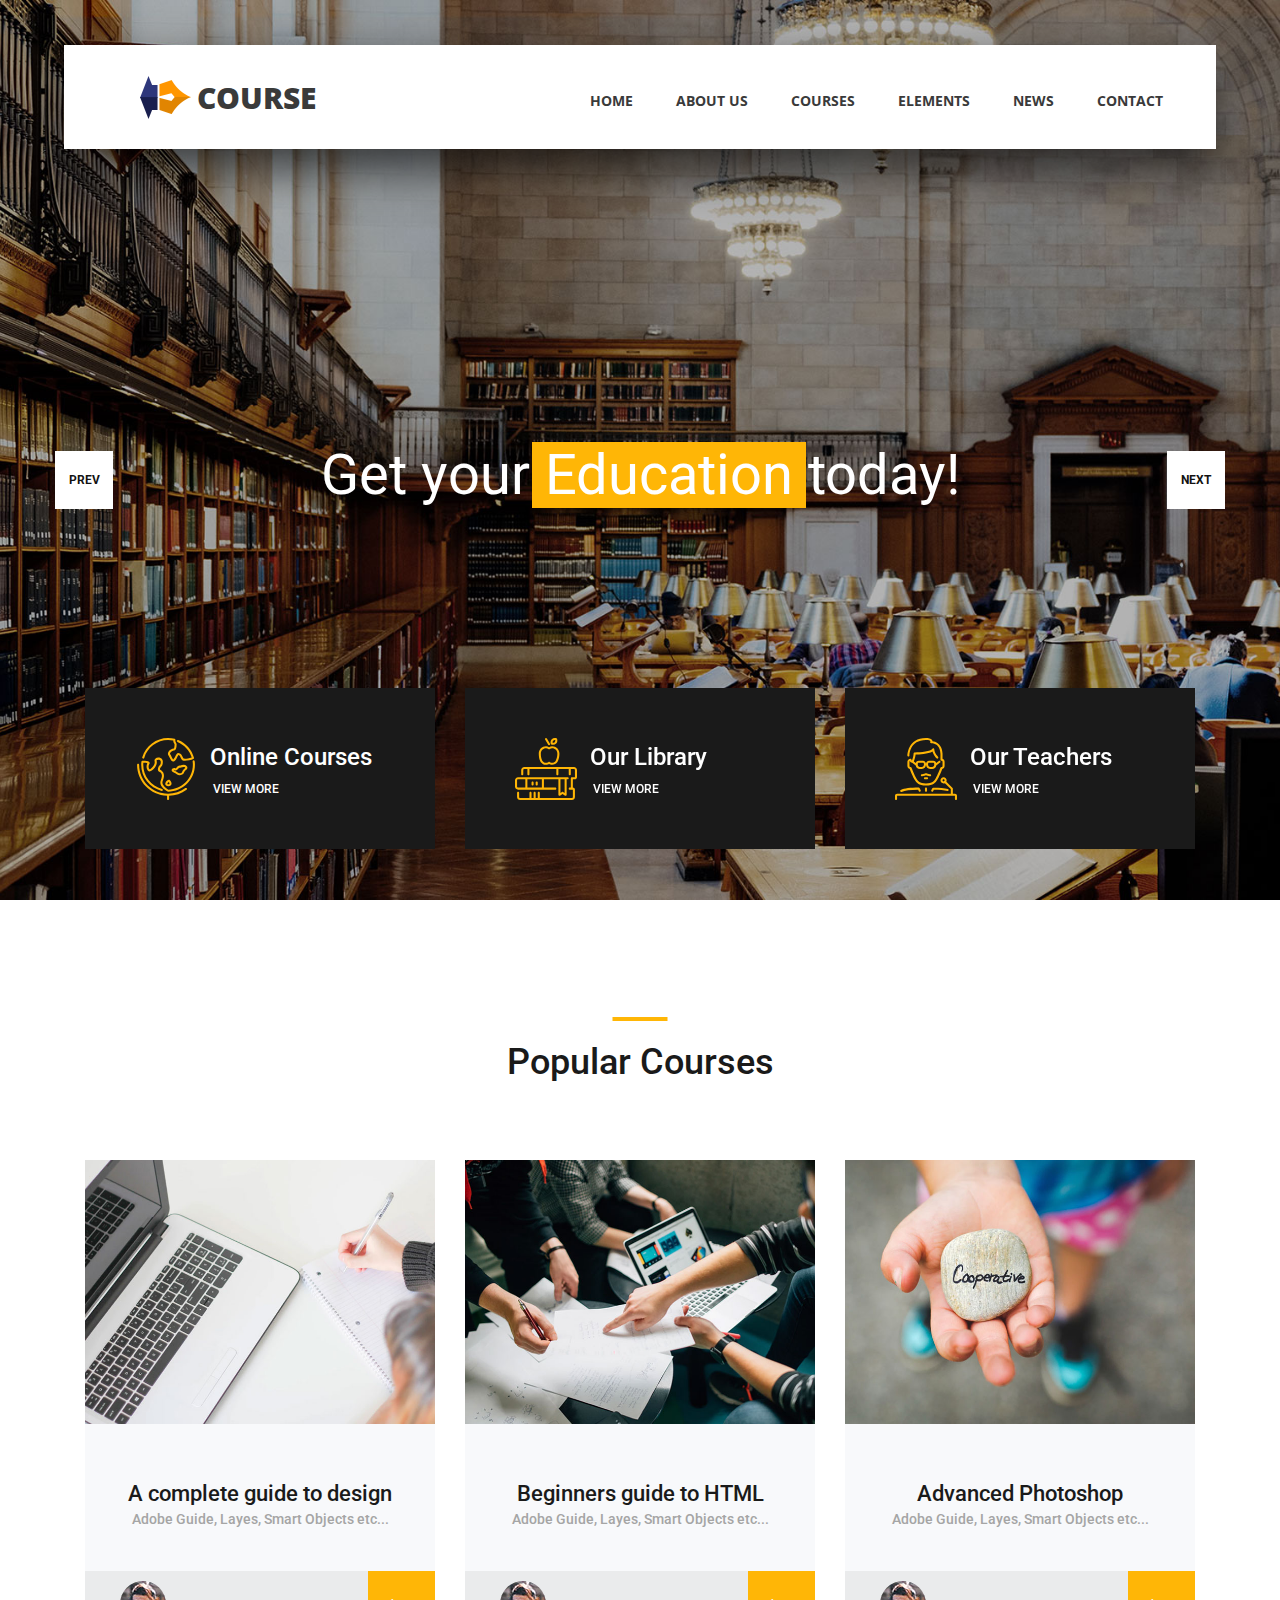
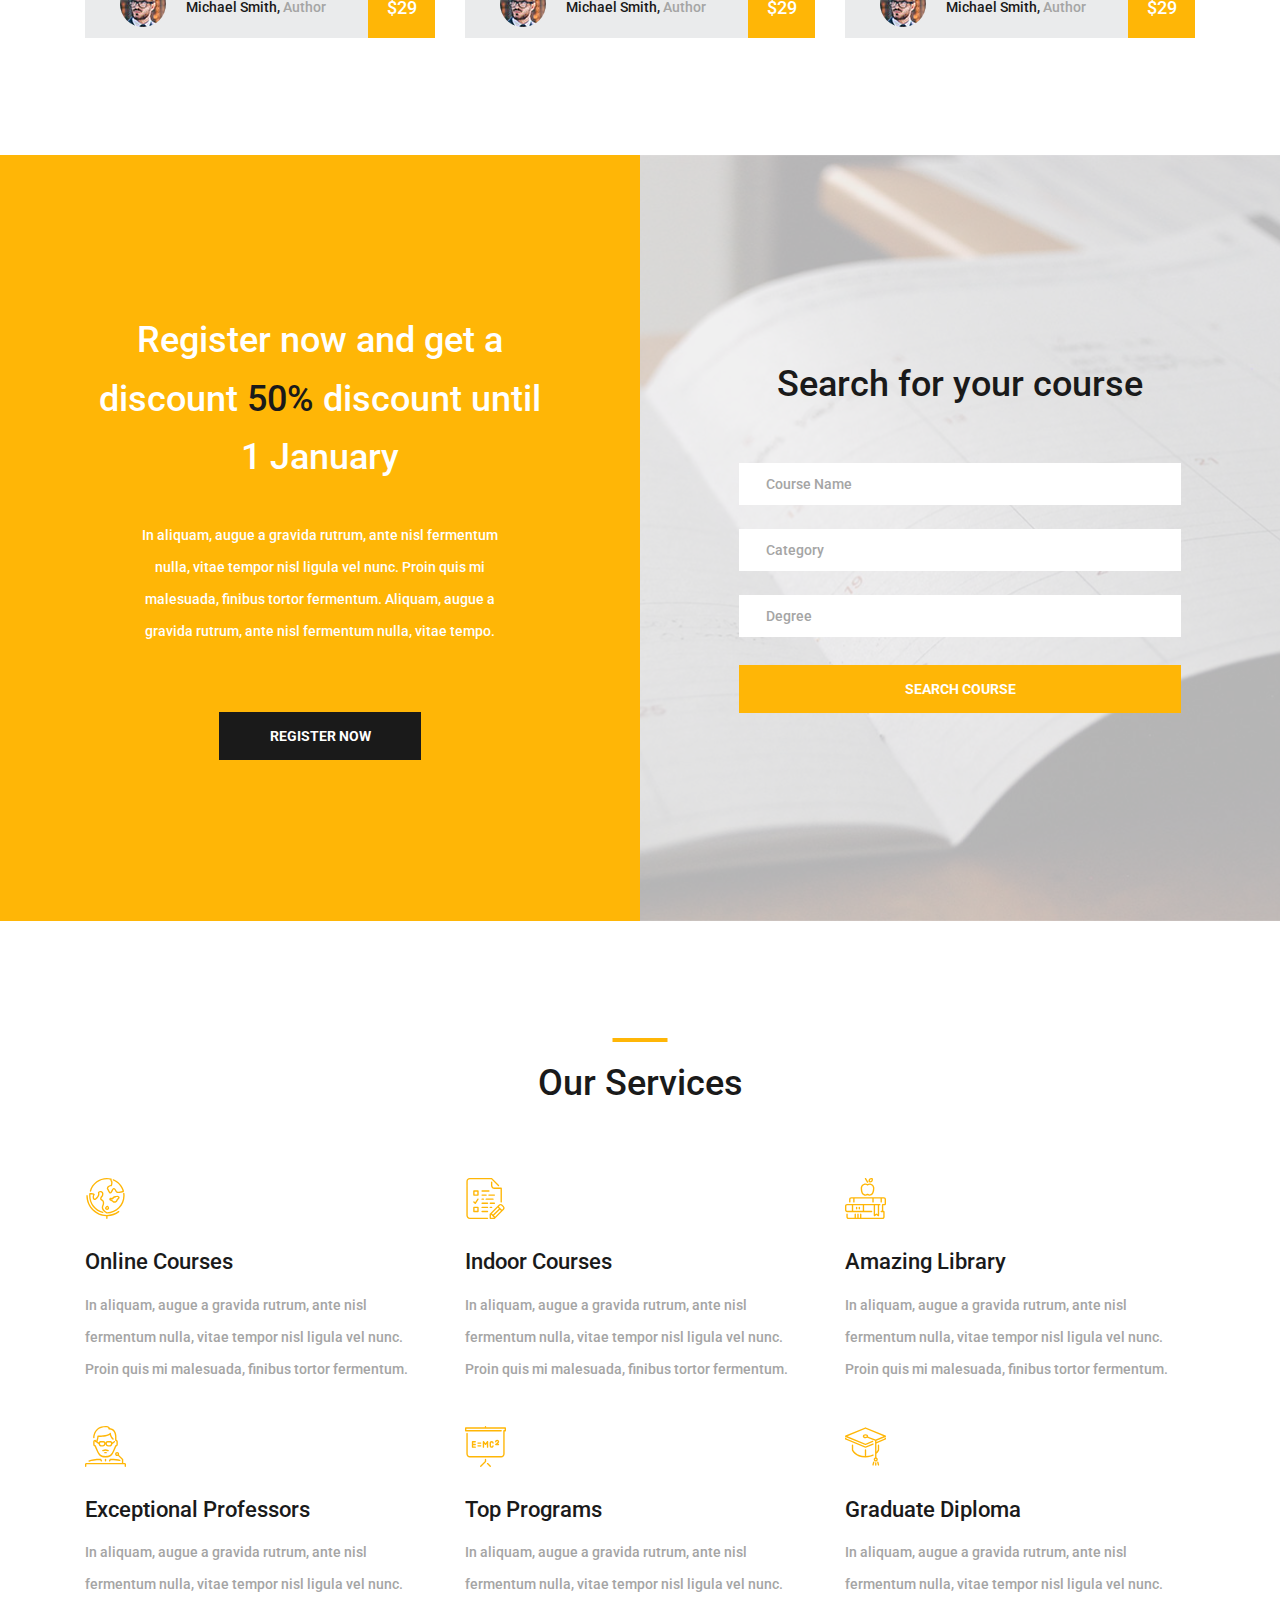
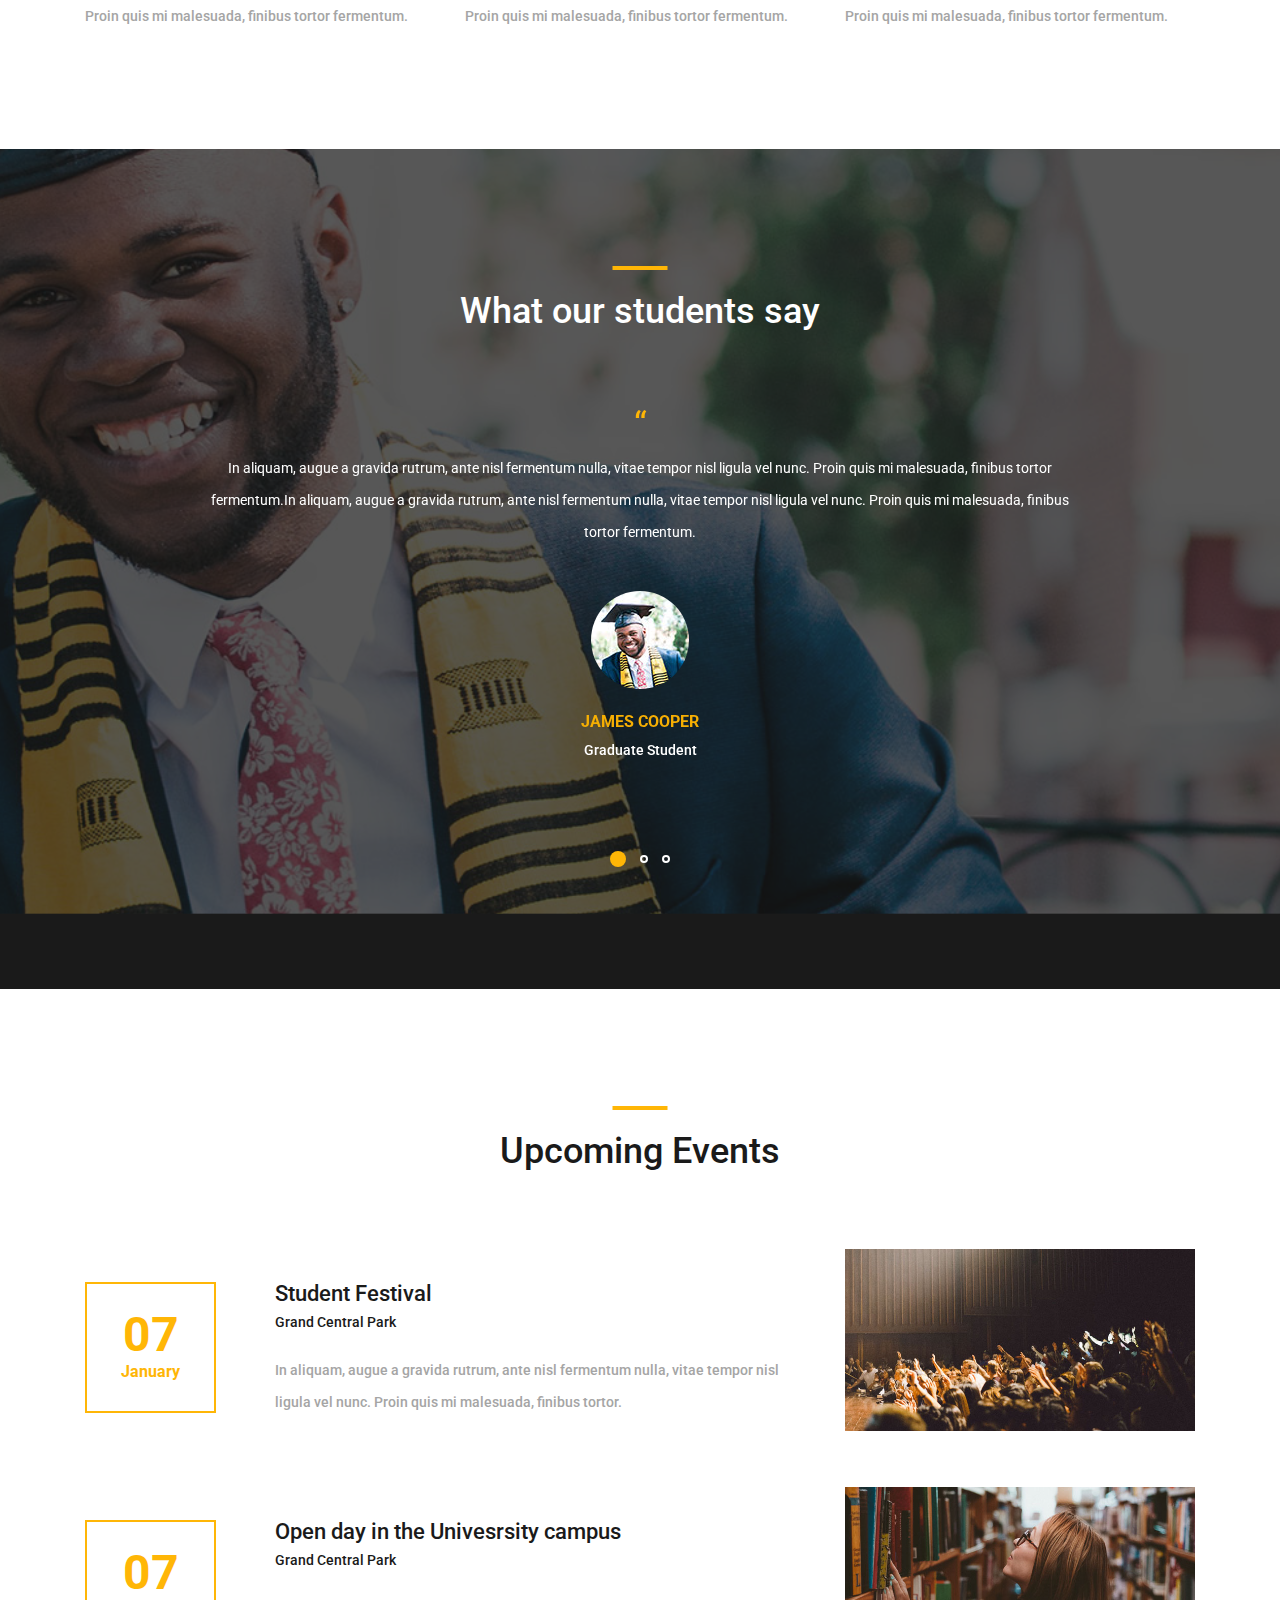
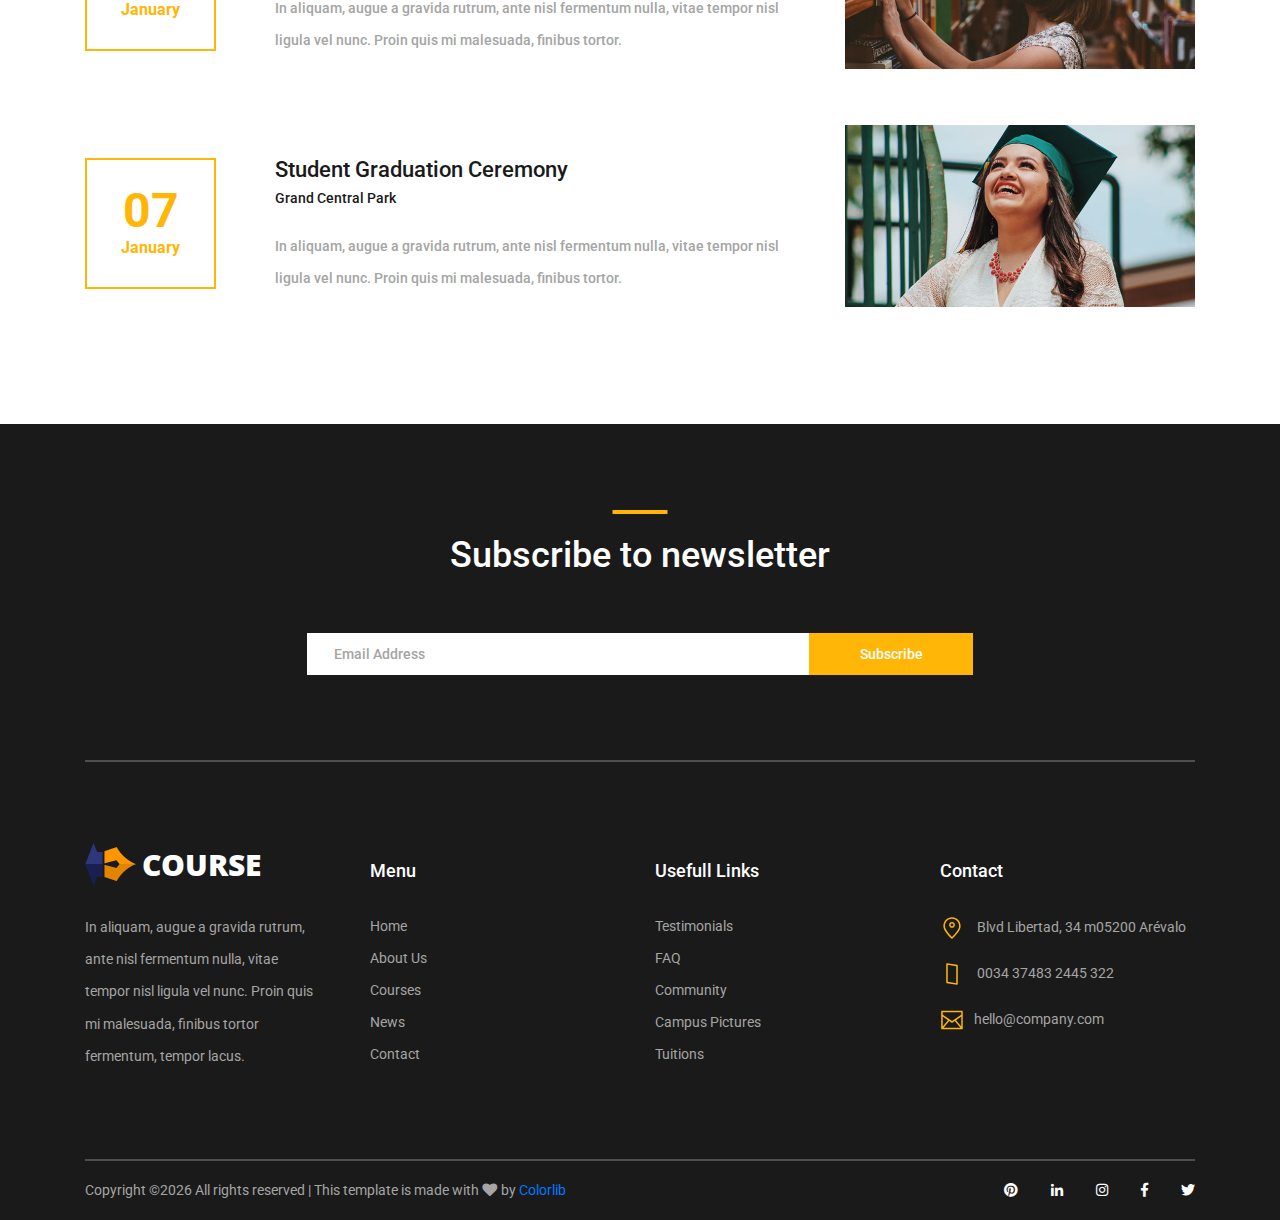
==== index.html @ 10420a09 "first commit" ====
<!DOCTYPE html>
<html lang="en">
<head>
<title>Course</title>
<meta charset="utf-8">
<meta http-equiv="X-UA-Compatible" content="IE=edge">
<meta name="description" content="Course Project">
<meta name="viewport" content="width=device-width, initial-scale=1">
<link rel="stylesheet" type="text/css" href="styles/bootstrap4/bootstrap.min.css">
<link href="plugins/fontawesome-free-5.0.1/css/fontawesome-all.css" rel="stylesheet" type="text/css">
<link rel="stylesheet" type="text/css" href="plugins/OwlCarousel2-2.2.1/owl.carousel.css">
<link rel="stylesheet" type="text/css" href="plugins/OwlCarousel2-2.2.1/owl.theme.default.css">
<link rel="stylesheet" type="text/css" href="plugins/OwlCarousel2-2.2.1/animate.css">
<link rel="stylesheet" type="text/css" href="styles/main_styles.css">
<link rel="stylesheet" type="text/css" href="styles/responsive.css">
</head>
<body>

<div class="super_container">

	<!-- Header -->

	<header class="header d-flex flex-row">
		<div class="header_content d-flex flex-row align-items-center">
			<!-- Logo -->
			<div class="logo_container">
				<div class="logo">
					<img src="images/logo.png" alt="">
					<span>course</span>
				</div>
			</div>

			<!-- Main Navigation -->
			<nav class="main_nav_container">
				<div class="main_nav">
					<ul class="main_nav_list">
						<li class="main_nav_item"><a href="#">home</a></li>
						<li class="main_nav_item"><a href="#">about us</a></li>
						<li class="main_nav_item"><a href="courses.html">courses</a></li>
						<li class="main_nav_item"><a href="elements.html">elements</a></li>
						<li class="main_nav_item"><a href="news.html">news</a></li>
						<li class="main_nav_item"><a href="contact.html">contact</a></li>
					</ul>
				</div>
			</nav>
		</div>
		<div class="header_side d-flex flex-row justify-content-center align-items-center">
			<img src="images/phone-call.svg" alt="">
			<span>+43 4566 7788 2457</span>
		</div>

		<!-- Hamburger -->
		<div class="hamburger_container">
			<i class="fas fa-bars trans_200"></i>
		</div>

	</header>
	
	<!-- Menu -->
	<div class="menu_container menu_mm">

		<!-- Menu Close Button -->
		<div class="menu_close_container">
			<div class="menu_close"></div>
		</div>

		<!-- Menu Items -->
		<div class="menu_inner menu_mm">
			<div class="menu menu_mm">
				<ul class="menu_list menu_mm">
					<li class="menu_item menu_mm"><a href="#">Home</a></li>
					<li class="menu_item menu_mm"><a href="#">About us</a></li>
					<li class="menu_item menu_mm"><a href="courses.html">Courses</a></li>
					<li class="menu_item menu_mm"><a href="elements.html">Elements</a></li>
					<li class="menu_item menu_mm"><a href="news.html">News</a></li>
					<li class="menu_item menu_mm"><a href="contact.html">Contact</a></li>
				</ul>

				<!-- Menu Social -->
				
				<div class="menu_social_container menu_mm">
					<ul class="menu_social menu_mm">
						<li class="menu_social_item menu_mm"><a href="#"><i class="fab fa-pinterest"></i></a></li>
						<li class="menu_social_item menu_mm"><a href="#"><i class="fab fa-linkedin-in"></i></a></li>
						<li class="menu_social_item menu_mm"><a href="#"><i class="fab fa-instagram"></i></a></li>
						<li class="menu_social_item menu_mm"><a href="#"><i class="fab fa-facebook-f"></i></a></li>
						<li class="menu_social_item menu_mm"><a href="#"><i class="fab fa-twitter"></i></a></li>
					</ul>
				</div>

				<div class="menu_copyright menu_mm">Colorlib All rights reserved</div>
			</div>

		</div>

	</div>
	
	<!-- Home -->

	<div class="home">

		<!-- Hero Slider -->
		<div class="hero_slider_container">
			<div class="hero_slider owl-carousel">
				
				<!-- Hero Slide -->
				<div class="hero_slide">
					<div class="hero_slide_background" style="background-image:url(images/slider_background.jpg)"></div>
					<div class="hero_slide_container d-flex flex-column align-items-center justify-content-center">
						<div class="hero_slide_content text-center">
							<h1 data-animation-in="fadeInUp" data-animation-out="animate-out fadeOut">Get your <span>Education</span> today!</h1>
						</div>
					</div>
				</div>
				
				<!-- Hero Slide -->
				<div class="hero_slide">
					<div class="hero_slide_background" style="background-image:url(images/slider_background.jpg)"></div>
					<div class="hero_slide_container d-flex flex-column align-items-center justify-content-center">
						<div class="hero_slide_content text-center">
							<h1 data-animation-in="fadeInUp" data-animation-out="animate-out fadeOut">Get your <span>Education</span> today!</h1>
						</div>
					</div>
				</div>
				
				<!-- Hero Slide -->
				<div class="hero_slide">
					<div class="hero_slide_background" style="background-image:url(images/slider_background.jpg)"></div>
					<div class="hero_slide_container d-flex flex-column align-items-center justify-content-center">
						<div class="hero_slide_content text-center">
							<h1 data-animation-in="fadeInUp" data-animation-out="animate-out fadeOut">Get your <span>Education</span> today!</h1>
						</div>
					</div>
				</div>

			</div>

			<div class="hero_slider_left hero_slider_nav trans_200"><span class="trans_200">prev</span></div>
			<div class="hero_slider_right hero_slider_nav trans_200"><span class="trans_200">next</span></div>
		</div>

	</div>

	<div class="hero_boxes">
		<div class="hero_boxes_inner">
			<div class="container">
				<div class="row">

					<div class="col-lg-4 hero_box_col">
						<div class="hero_box d-flex flex-row align-items-center justify-content-start">
							<img src="images/earth-globe.svg" class="svg" alt="">
							<div class="hero_box_content">
								<h2 class="hero_box_title">Online Courses</h2>
								<a href="courses.html" class="hero_box_link">view more</a>
							</div>
						</div>
					</div>

					<div class="col-lg-4 hero_box_col">
						<div class="hero_box d-flex flex-row align-items-center justify-content-start">
							<img src="images/books.svg" class="svg" alt="">
							<div class="hero_box_content">
								<h2 class="hero_box_title">Our Library</h2>
								<a href="courses.html" class="hero_box_link">view more</a>
							</div>
						</div>
					</div>

					<div class="col-lg-4 hero_box_col">
						<div class="hero_box d-flex flex-row align-items-center justify-content-start">
							<img src="images/professor.svg" class="svg" alt="">
							<div class="hero_box_content">
								<h2 class="hero_box_title">Our Teachers</h2>
								<a href="teachers.html" class="hero_box_link">view more</a>
							</div>
						</div>
					</div>

				</div>
			</div>
		</div>
	</div>

	<!-- Popular -->

	<div class="popular page_section">
		<div class="container">
			<div class="row">
				<div class="col">
					<div class="section_title text-center">
						<h1>Popular Courses</h1>
					</div>
				</div>
			</div>

			<div class="row course_boxes">
				
				<!-- Popular Course Item -->
				<div class="col-lg-4 course_box">
					<div class="card">
						<img class="card-img-top" src="images/course_1.jpg" alt="https://unsplash.com/@kellybrito">
						<div class="card-body text-center">
							<div class="card-title"><a href="courses.html">A complete guide to design</a></div>
							<div class="card-text">Adobe Guide, Layes, Smart Objects etc...</div>
						</div>
						<div class="price_box d-flex flex-row align-items-center">
							<div class="course_author_image">
								<img src="images/author.jpg" alt="https://unsplash.com/@mehdizadeh">
							</div>
							<div class="course_author_name">Michael Smith, <span>Author</span></div>
							<div class="course_price d-flex flex-column align-items-center justify-content-center"><span>$29</span></div>
						</div>
					</div>
				</div>

				<!-- Popular Course Item -->
				<div class="col-lg-4 course_box">
					<div class="card">
						<img class="card-img-top" src="images/course_2.jpg" alt="https://unsplash.com/@cikstefan">
						<div class="card-body text-center">
							<div class="card-title"><a href="courses.html">Beginners guide to HTML</a></div>
							<div class="card-text">Adobe Guide, Layes, Smart Objects etc...</div>
						</div>
						<div class="price_box d-flex flex-row align-items-center">
							<div class="course_author_image">
								<img src="images/author.jpg" alt="https://unsplash.com/@mehdizadeh">
							</div>
							<div class="course_author_name">Michael Smith, <span>Author</span></div>
							<div class="course_price d-flex flex-column align-items-center justify-content-center"><span>$29</span></div>
						</div>
					</div>
				</div>

				<!-- Popular Course Item -->
				<div class="col-lg-4 course_box">
					<div class="card">
						<img class="card-img-top" src="images/course_3.jpg" alt="https://unsplash.com/@dsmacinnes">
						<div class="card-body text-center">
							<div class="card-title"><a href="courses.html">Advanced Photoshop</a></div>
							<div class="card-text">Adobe Guide, Layes, Smart Objects etc...</div>
						</div>
						<div class="price_box d-flex flex-row align-items-center">
							<div class="course_author_image">
								<img src="images/author.jpg" alt="https://unsplash.com/@mehdizadeh">
							</div>
							<div class="course_author_name">Michael Smith, <span>Author</span></div>
							<div class="course_price d-flex flex-column align-items-center justify-content-center"><span>$29</span></div>
						</div>
					</div>
				</div>
			</div>
		</div>		
	</div>

	<!-- Register -->

	<div class="register">

		<div class="container-fluid">
			
			<div class="row row-eq-height">
				<div class="col-lg-6 nopadding">
					
					<!-- Register -->

					<div class="register_section d-flex flex-column align-items-center justify-content-center">
						<div class="register_content text-center">
							<h1 class="register_title">Register now and get a discount <span>50%</span> discount until 1 January</h1>
							<p class="register_text">In aliquam, augue a gravida rutrum, ante nisl fermentum nulla, vitae tempor nisl ligula vel nunc. Proin quis mi malesuada, finibus tortor fermentum. Aliquam, augue a gravida rutrum, ante nisl fermentum nulla, vitae tempo.</p>
							<div class="button button_1 register_button mx-auto trans_200"><a href="#">register now</a></div>
						</div>
					</div>

				</div>

				<div class="col-lg-6 nopadding">
					
					<!-- Search -->

					<div class="search_section d-flex flex-column align-items-center justify-content-center">
						<div class="search_background" style="background-image:url(images/search_background.jpg);"></div>
						<div class="search_content text-center">
							<h1 class="search_title">Search for your course</h1>
							<form id="search_form" class="search_form" action="post">
								<input id="search_form_name" class="input_field search_form_name" type="text" placeholder="Course Name" required="required" data-error="Course name is required.">
								<input id="search_form_category" class="input_field search_form_category" type="text" placeholder="Category">
								<input id="search_form_degree" class="input_field search_form_degree" type="text" placeholder="Degree">
								<button id="search_submit_button" type="submit" class="search_submit_button trans_200" value="Submit">search course</button>
							</form>
						</div> 
					</div>

				</div>
			</div>
		</div>
	</div>

	<!-- Services -->

	<div class="services page_section">
		
		<div class="container">
			<div class="row">
				<div class="col">
					<div class="section_title text-center">
						<h1>Our Services</h1>
					</div>
				</div>
			</div>

			<div class="row services_row">

				<div class="col-lg-4 service_item text-left d-flex flex-column align-items-start justify-content-start">
					<div class="icon_container d-flex flex-column justify-content-end">
						<img src="images/earth-globe.svg" alt="">
					</div>
					<h3>Online Courses</h3>
					<p>In aliquam, augue a gravida rutrum, ante nisl fermentum nulla, vitae tempor nisl ligula vel nunc. Proin quis mi malesuada, finibus tortor fermentum.</p>
				</div>

				<div class="col-lg-4 service_item text-left d-flex flex-column align-items-start justify-content-start">
					<div class="icon_container d-flex flex-column justify-content-end">
						<img src="images/exam.svg" alt="">
					</div>
					<h3>Indoor Courses</h3>
					<p>In aliquam, augue a gravida rutrum, ante nisl fermentum nulla, vitae tempor nisl ligula vel nunc. Proin quis mi malesuada, finibus tortor fermentum.</p>
				</div>

				<div class="col-lg-4 service_item text-left d-flex flex-column align-items-start justify-content-start">
					<div class="icon_container d-flex flex-column justify-content-end">
						<img src="images/books.svg" alt="">
					</div>
					<h3>Amazing Library</h3>
					<p>In aliquam, augue a gravida rutrum, ante nisl fermentum nulla, vitae tempor nisl ligula vel nunc. Proin quis mi malesuada, finibus tortor fermentum.</p>
				</div>

				<div class="col-lg-4 service_item text-left d-flex flex-column align-items-start justify-content-start">
					<div class="icon_container d-flex flex-column justify-content-end">
						<img src="images/professor.svg" alt="">
					</div>
					<h3>Exceptional Professors</h3>
					<p>In aliquam, augue a gravida rutrum, ante nisl fermentum nulla, vitae tempor nisl ligula vel nunc. Proin quis mi malesuada, finibus tortor fermentum.</p>
				</div>

				<div class="col-lg-4 service_item text-left d-flex flex-column align-items-start justify-content-start">
					<div class="icon_container d-flex flex-column justify-content-end">
						<img src="images/blackboard.svg" alt="">
					</div>
					<h3>Top Programs</h3>
					<p>In aliquam, augue a gravida rutrum, ante nisl fermentum nulla, vitae tempor nisl ligula vel nunc. Proin quis mi malesuada, finibus tortor fermentum.</p>
				</div>

				<div class="col-lg-4 service_item text-left d-flex flex-column align-items-start justify-content-start">
					<div class="icon_container d-flex flex-column justify-content-end">
						<img src="images/mortarboard.svg" alt="">
					</div>
					<h3>Graduate Diploma</h3>
					<p>In aliquam, augue a gravida rutrum, ante nisl fermentum nulla, vitae tempor nisl ligula vel nunc. Proin quis mi malesuada, finibus tortor fermentum.</p>
				</div>

			</div>
		</div>
	</div>

	<!-- Testimonials -->

	<div class="testimonials page_section">
		<!-- <div class="testimonials_background" style="background-image:url(images/testimonials_background.jpg)"></div> -->
		<div class="testimonials_background_container prlx_parent">
			<div class="testimonials_background prlx" style="background-image:url(images/testimonials_background.jpg)"></div>
		</div>
		<div class="container">

			<div class="row">
				<div class="col">
					<div class="section_title text-center">
						<h1>What our students say</h1>
					</div>
				</div>
			</div>

			<div class="row">
				<div class="col-lg-10 offset-lg-1">
					
					<div class="testimonials_slider_container">

						<!-- Testimonials Slider -->
						<div class="owl-carousel owl-theme testimonials_slider">
							
							<!-- Testimonials Item -->
							<div class="owl-item">
								<div class="testimonials_item text-center">
									<div class="quote">“</div>
									<p class="testimonials_text">In aliquam, augue a gravida rutrum, ante nisl fermentum nulla, vitae tempor nisl ligula vel nunc. Proin quis mi malesuada, finibus tortor fermentum.In aliquam, augue a gravida rutrum, ante nisl fermentum nulla, vitae tempor nisl ligula vel nunc. Proin quis mi malesuada, finibus tortor fermentum.</p>
									<div class="testimonial_user">
										<div class="testimonial_image mx-auto">
											<img src="images/testimonials_user.jpg" alt="">
										</div>
										<div class="testimonial_name">james cooper</div>
										<div class="testimonial_title">Graduate Student</div>
									</div>
								</div>
							</div>

							<!-- Testimonials Item -->
							<div class="owl-item">
								<div class="testimonials_item text-center">
									<div class="quote">“</div>
									<p class="testimonials_text">In aliquam, augue a gravida rutrum, ante nisl fermentum nulla, vitae tempor nisl ligula vel nunc. Proin quis mi malesuada, finibus tortor fermentum.In aliquam, augue a gravida rutrum, ante nisl fermentum nulla, vitae tempor nisl ligula vel nunc. Proin quis mi malesuada, finibus tortor fermentum.</p>
									<div class="testimonial_user">
										<div class="testimonial_image mx-auto">
											<img src="images/testimonials_user.jpg" alt="">
										</div>
										<div class="testimonial_name">james cooper</div>
										<div class="testimonial_title">Graduate Student</div>
									</div>
								</div>
							</div>

							<!-- Testimonials Item -->
							<div class="owl-item">
								<div class="testimonials_item text-center">
									<div class="quote">“</div>
									<p class="testimonials_text">In aliquam, augue a gravida rutrum, ante nisl fermentum nulla, vitae tempor nisl ligula vel nunc. Proin quis mi malesuada, finibus tortor fermentum.In aliquam, augue a gravida rutrum, ante nisl fermentum nulla, vitae tempor nisl ligula vel nunc. Proin quis mi malesuada, finibus tortor fermentum.</p>
									<div class="testimonial_user">
										<div class="testimonial_image mx-auto">
											<img src="images/testimonials_user.jpg" alt="">
										</div>
										<div class="testimonial_name">james cooper</div>
										<div class="testimonial_title">Graduate Student</div>
									</div>
								</div>
							</div>

						</div>

					</div>
				</div>
			</div>

		</div>
	</div>

	<!-- Events -->

	<div class="events page_section">
		<div class="container">
			
			<div class="row">
				<div class="col">
					<div class="section_title text-center">
						<h1>Upcoming Events</h1>
					</div>
				</div>
			</div>
			
			<div class="event_items">

				<!-- Event Item -->
				<div class="row event_item">
					<div class="col">
						<div class="row d-flex flex-row align-items-end">

							<div class="col-lg-2 order-lg-1 order-2">
								<div class="event_date d-flex flex-column align-items-center justify-content-center">
									<div class="event_day">07</div>
									<div class="event_month">January</div>
								</div>
							</div>

							<div class="col-lg-6 order-lg-2 order-3">
								<div class="event_content">
									<div class="event_name"><a class="trans_200" href="#">Student Festival</a></div>
									<div class="event_location">Grand Central Park</div>
									<p>In aliquam, augue a gravida rutrum, ante nisl fermentum nulla, vitae tempor nisl ligula vel nunc. Proin quis mi malesuada, finibus tortor.</p>
								</div>
							</div>

							<div class="col-lg-4 order-lg-3 order-1">
								<div class="event_image">
									<img src="images/event_1.jpg" alt="https://unsplash.com/@theunsteady5">
								</div>
							</div>

						</div>	
					</div>
				</div>

				<!-- Event Item -->
				<div class="row event_item">
					<div class="col">
						<div class="row d-flex flex-row align-items-end">

							<div class="col-lg-2 order-lg-1 order-2">
								<div class="event_date d-flex flex-column align-items-center justify-content-center">
									<div class="event_day">07</div>
									<div class="event_month">January</div>
								</div>
							</div>

							<div class="col-lg-6 order-lg-2 order-3">
								<div class="event_content">
									<div class="event_name"><a class="trans_200" href="#">Open day in the Univesrsity campus</a></div>
									<div class="event_location">Grand Central Park</div>
									<p>In aliquam, augue a gravida rutrum, ante nisl fermentum nulla, vitae tempor nisl ligula vel nunc. Proin quis mi malesuada, finibus tortor.</p>
								</div>
							</div>

							<div class="col-lg-4 order-lg-3 order-1">
								<div class="event_image">
									<img src="images/event_2.jpg" alt="https://unsplash.com/@claybanks1989">
								</div>
							</div>

						</div>	
					</div>
				</div>

				<!-- Event Item -->
				<div class="row event_item">
					<div class="col">
						<div class="row d-flex flex-row align-items-end">

							<div class="col-lg-2 order-lg-1 order-2">
								<div class="event_date d-flex flex-column align-items-center justify-content-center">
									<div class="event_day">07</div>
									<div class="event_month">January</div>
								</div>
							</div>

							<div class="col-lg-6 order-lg-2 order-3">
								<div class="event_content">
									<div class="event_name"><a class="trans_200" href="#">Student Graduation Ceremony</a></div>
									<div class="event_location">Grand Central Park</div>
									<p>In aliquam, augue a gravida rutrum, ante nisl fermentum nulla, vitae tempor nisl ligula vel nunc. Proin quis mi malesuada, finibus tortor.</p>
								</div>
							</div>

							<div class="col-lg-4 order-lg-3 order-1">
								<div class="event_image">
									<img src="images/event_3.jpg" alt="https://unsplash.com/@juanmramosjr">
								</div>
							</div>

						</div>	
					</div>
				</div>

			</div>
				
		</div>
	</div>

	<!-- Footer -->

	<footer class="footer">
		<div class="container">
			
			<!-- Newsletter -->

			<div class="newsletter">
				<div class="row">
					<div class="col">
						<div class="section_title text-center">
							<h1>Subscribe to newsletter</h1>
						</div>
					</div>
				</div>

				<div class="row">
					<div class="col text-center">
						<div class="newsletter_form_container mx-auto">
							<form action="post">
								<div class="newsletter_form d-flex flex-md-row flex-column flex-xs-column align-items-center justify-content-center">
									<input id="newsletter_email" class="newsletter_email" type="email" placeholder="Email Address" required="required" data-error="Valid email is required.">
									<button id="newsletter_submit" type="submit" class="newsletter_submit_btn trans_300" value="Submit">Subscribe</button>
								</div>
							</form>
						</div>
					</div>
				</div>

			</div>

			<!-- Footer Content -->

			<div class="footer_content">
				<div class="row">

					<!-- Footer Column - About -->
					<div class="col-lg-3 footer_col">

						<!-- Logo -->
						<div class="logo_container">
							<div class="logo">
								<img src="images/logo.png" alt="">
								<span>course</span>
							</div>
						</div>

						<p class="footer_about_text">In aliquam, augue a gravida rutrum, ante nisl fermentum nulla, vitae tempor nisl ligula vel nunc. Proin quis mi malesuada, finibus tortor fermentum, tempor lacus.</p>

					</div>

					<!-- Footer Column - Menu -->

					<div class="col-lg-3 footer_col">
						<div class="footer_column_title">Menu</div>
						<div class="footer_column_content">
							<ul>
								<li class="footer_list_item"><a href="#">Home</a></li>
								<li class="footer_list_item"><a href="#">About Us</a></li>
								<li class="footer_list_item"><a href="courses.html">Courses</a></li>
								<li class="footer_list_item"><a href="news.html">News</a></li>
								<li class="footer_list_item"><a href="contact.html">Contact</a></li>
							</ul>
						</div>
					</div>

					<!-- Footer Column - Usefull Links -->

					<div class="col-lg-3 footer_col">
						<div class="footer_column_title">Usefull Links</div>
						<div class="footer_column_content">
							<ul>
								<li class="footer_list_item"><a href="#">Testimonials</a></li>
								<li class="footer_list_item"><a href="#">FAQ</a></li>
								<li class="footer_list_item"><a href="#">Community</a></li>
								<li class="footer_list_item"><a href="#">Campus Pictures</a></li>
								<li class="footer_list_item"><a href="#">Tuitions</a></li>
							</ul>
						</div>
					</div>

					<!-- Footer Column - Contact -->

					<div class="col-lg-3 footer_col">
						<div class="footer_column_title">Contact</div>
						<div class="footer_column_content">
							<ul>
								<li class="footer_contact_item">
									<div class="footer_contact_icon">
										<img src="images/placeholder.svg" alt="https://www.flaticon.com/authors/lucy-g">
									</div>
									Blvd Libertad, 34 m05200 Arévalo
								</li>
								<li class="footer_contact_item">
									<div class="footer_contact_icon">
										<img src="images/smartphone.svg" alt="https://www.flaticon.com/authors/lucy-g">
									</div>
									0034 37483 2445 322
								</li>
								<li class="footer_contact_item">
									<div class="footer_contact_icon">
										<img src="images/envelope.svg" alt="https://www.flaticon.com/authors/lucy-g">
									</div>hello@company.com
								</li>
							</ul>
						</div>
					</div>

				</div>
			</div>

			<!-- Footer Copyright -->

			<div class="footer_bar d-flex flex-column flex-sm-row align-items-center">
				<div class="footer_copyright">
					<span><!-- Link back to Colorlib can't be removed. Template is licensed under CC BY 3.0. -->
Copyright &copy;<script>document.write(new Date().getFullYear());</script> All rights reserved | This template is made with <i class="fa fa-heart" aria-hidden="true"></i> by <a href="https://colorlib.com" target="_blank">Colorlib</a>
<!-- Link back to Colorlib can't be removed. Template is licensed under CC BY 3.0. --></span>
				</div>
				<div class="footer_social ml-sm-auto">
					<ul class="menu_social">
						<li class="menu_social_item"><a href="#"><i class="fab fa-pinterest"></i></a></li>
						<li class="menu_social_item"><a href="#"><i class="fab fa-linkedin-in"></i></a></li>
						<li class="menu_social_item"><a href="#"><i class="fab fa-instagram"></i></a></li>
						<li class="menu_social_item"><a href="#"><i class="fab fa-facebook-f"></i></a></li>
						<li class="menu_social_item"><a href="#"><i class="fab fa-twitter"></i></a></li>
					</ul>
				</div>
			</div>

		</div>
	</footer>

</div>

<script src="js/jquery-3.2.1.min.js"></script>
<script src="styles/bootstrap4/popper.js"></script>
<script src="styles/bootstrap4/bootstrap.min.js"></script>
<script src="plugins/greensock/TweenMax.min.js"></script>
<script src="plugins/greensock/TimelineMax.min.js"></script>
<script src="plugins/scrollmagic/ScrollMagic.min.js"></script>
<script src="plugins/greensock/animation.gsap.min.js"></script>
<script src="plugins/greensock/ScrollToPlugin.min.js"></script>
<script src="plugins/OwlCarousel2-2.2.1/owl.carousel.js"></script>
<script src="plugins/scrollTo/jquery.scrollTo.min.js"></script>
<script src="plugins/easing/easing.js"></script>
<script src="js/custom.js"></script>

</body>
</html>
---- styles/main_styles.css ----
@charset "utf-8";
/* CSS Document */

/******************************

COLOR PALETTE




[Table of Contents]

1. Fonts
2. Body and some general stuff
3. Header
	3.1 Logo
	3.2 Main Nav
	3.3 Header Side
	3.4 Hamburger
4. Menu
	4.1 Menu Social
	4.2 Menu copyright
5. Home
	5.1 Hero Slider
	5.2 Hero Slider Navigation
6. Hero Boxes
7. Page Section
8. Buttons
9. Popular
10. Register
11. Search
	11.1 Search Form
12. Services
13. Testimonials
14. Events
15. Footer
	15.1 Newsletter
	15.2 Footer Content
	15.3 Footer Copyright


******************************/

/***********
1. Fonts
***********/

@import url('https://fonts.googleapis.com/css?family=Open+Sans:400,600,700,800|Roboto:400,500,700');

/*********************************
2. Body and some general stuff
*********************************/

*
{
	margin: 0;
	padding: 0;
	-webkit-font-smoothing: antialiased;
	-webkit-text-shadow: rgba(0,0,0,.01) 0 0 1px;
	text-shadow: rgba(0,0,0,.01) 0 0 1px;
}
body
{
	font-family: 'Roboto', sans-serif;
	font-size: 14px;
	font-weight: 400;
	background: #FFFFFF;
	color: #a5a5a5;
}
div
{
	display: block;
	position: relative;
	-webkit-box-sizing: border-box;
    -moz-box-sizing: border-box;
    box-sizing: border-box;
}
ul
{
	list-style: none;
	margin-bottom: 0px;
}
p
{
	font-family: 'Roboto', sans-serif;
	font-size: 14px;
	line-height: 2.29;
	font-weight: 400;
	color: #a5a5a5;
	-webkit-font-smoothing: antialiased;
	-webkit-text-shadow: rgba(0,0,0,.01) 0 0 1px;
	text-shadow: rgba(0,0,0,.01) 0 0 1px;
}
p a
{
	display: inline;
	position: relative;
	color: inherit;
	border-bottom: solid 1px #ffa07f;
	-webkit-transition: all 200ms ease;
	-moz-transition: all 200ms ease;
	-ms-transition: all 200ms ease;
	-o-transition: all 200ms ease;
	transition: all 200ms ease;
}
a, a:hover, a:visited, a:active, a:link
{
	text-decoration: none;
	-webkit-font-smoothing: antialiased;
	-webkit-text-shadow: rgba(0,0,0,.01) 0 0 1px;
	text-shadow: rgba(0,0,0,.01) 0 0 1px;
}
p a:active
{
	position: relative;
	color: #FF6347;
}
p a:hover
{
	color: #FFFFFF;
	background: #ffa07f;
}
p a:hover::after
{
	opacity: 0.2;
}
::selection
{
	background: #FFD266;
	color: #C88E00;
}
p::selection
{
	background: #FFD266;
	color: #C88E00;
}
h1{font-size: 36px;}
h2{font-size: 22px;}
h3{font-size: 18px;}
h4{font-size: 14px;}
h5{font-size: 11px;}
h1, h2, h3, h4, h5, h6
{
	font-family: 'Roboto', sans-serif;
	-webkit-font-smoothing: antialiased;
	-webkit-text-shadow: rgba(0,0,0,.01) 0 0 1px;
	text-shadow: rgba(0,0,0,.01) 0 0 1px;
}
h1::selection, 
h2::selection, 
h3::selection, 
h4::selection, 
h5::selection, 
h6::selection
{
	
}
::-webkit-input-placeholder
{
	font-size: 14px !important;
	font-weight: 500 !important;
	color: #a5a5a5 !important;
}
:-moz-placeholder /* older Firefox*/
{
	font-size: 14px !important;
	font-weight: 500 !important;
	color: #a5a5a5 !important;
}
::-moz-placeholder /* Firefox 19+ */ 
{
	font-size: 14px !important;
	font-weight: 500 !important;
	color: #a5a5a5 !important;
} 
:-ms-input-placeholder
{ 
	font-size: 14px !important;
	font-weight: 500 !important;
	color: #a5a5a5 !important;
}
::input-placeholder
{
	font-size: 14px !important;
	font-weight: 500 !important;
	color: #a5a5a5 !important;
}
.form-control
{
	color: #db5246;
}
section
{
	display: block;
	position: relative;
	box-sizing: border-box;
}
.clear
{
	clear: both;
}
.clearfix::before, .clearfix::after
{
	content: "";
	display: table;
}
.clearfix::after
{
	clear: both;
}
.clearfix
{
	zoom: 1;
}
.float_left
{
	float: left;
}
.float_right
{
	float: right;
}
.trans_200
{
	-webkit-transition: all 200ms ease;
	-moz-transition: all 200ms ease;
	-ms-transition: all 200ms ease;
	-o-transition: all 200ms ease;
	transition: all 200ms ease;
}
.trans_300
{
	-webkit-transition: all 300ms ease;
	-moz-transition: all 300ms ease;
	-ms-transition: all 300ms ease;
	-o-transition: all 300ms ease;
	transition: all 300ms ease;
}
.trans_400
{
	-webkit-transition: all 400ms ease;
	-moz-transition: all 400ms ease;
	-ms-transition: all 400ms ease;
	-o-transition: all 400ms ease;
	transition: all 400ms ease;
}
.trans_500
{
	-webkit-transition: all 500ms ease;
	-moz-transition: all 500ms ease;
	-ms-transition: all 500ms ease;
	-o-transition: all 500ms ease;
	transition: all 500ms ease;
}
.fill_height
{
	height: 100%;
}
.super_container
{
	width: 100%;
	overflow: hidden;
}
.prlx_parent
{
	overflow: hidden;
}
.prlx
{
	height: 130% !important;
}
.nopadding
{
	padding: 0px !important;
}

/*********************************
3. Header
*********************************/

.header
{
	position: fixed;
	top: 45px;
	left: 50%;
	-webkit-transform: translateX(-50%);
	-moz-transform: translateX(-50%);
	-ms-transform: translateX(-50%);
	-o-transform: translateX(-50%);
	transform: translateX(-50%);
	width: 1318px;
	height: 104px;
	background: #FFFFFF;
	z-index: 10;
	-webkit-transition: all 200ms ease;
	-moz-transition: all 200ms ease;
	-ms-transition: all 200ms ease;
	-o-transition: all 200ms ease;
	transition: all 200ms ease;
}
.header.scrolled
{	
	top: 15px;
}
.header.scrolled .header_content::before
{
	box-shadow: 0px 20px 49px rgba(0,0,0,0.17);
}
.header_content
{
	width: calc(100% - 279px);
	height: 100%;
}
.header_content::before
{
	display: block;
	position: absolute;
	top: 0;
	left: 0;
	width: 100%;
	height: 100%;
	content: '';
	box-shadow: 0px 20px 49px rgba(0,0,0,0.67);
	z-index: -1;
}

/*********************************
3.1 Logo
*********************************/

.logo_container
{
	display: inline-block;
	padding-left: 76px;
}
.logo span
{
	font-family: 'Open Sans', sans-serif;
	font-size: 30px;
	font-weight: 900;
	color: #3a3a3a;
	vertical-align: middle;
	text-transform: uppercase;
	margin-left: 3px;
}

/*********************************
3.2 Main Nav
*********************************/

.main_nav_container
{
	display: inline-block;
	margin-left: auto;
	padding-right: 93px;
}
.main_nav
{
	margin-top: 7px;
}
.main_nav_item
{
	display: inline-block;
	margin-right: 40px;
}
.main_nav_item:last-child
{
	margin-right: 0px;
}
.main_nav_item a
{
	font-family: 'Open Sans', sans-serif;
	font-size: 14px;
	text-transform: uppercase;
	font-weight: 700;
	color: #3a3a3a;
	-webkit-transition: all 200ms ease;
	-moz-transition: all 200ms ease;
	-ms-transition: all 200ms ease;
	-o-transition: all 200ms ease;
	transition: all 200ms ease;
}
.main_nav_item a:hover
{
	color: #ffb606;
}

/*********************************
3.3 Header Side
*********************************/

.header_side
{
	width: 279px;
	height: 100%;
	background: #ffb606;
}
.header_side img
{
	width: 29px;
	height: 29px;
}
.header_side span
{
	display: block;
	position: relative;
	font-size: 18px;
	font-weight: 500;
	color: #FFFFFF;
	padding-left: 12px;
}

/*********************************
3.4 Hamburger
*********************************/

.hamburger_container
{
	position: absolute;
	top: 50%;
	-webkit-transform: translateY(-50%);
	-moz-transform: translateY(-50%);
	-ms-transform: translateY(-50%);
	-o-transform: translateY(-50%);
	transform: translateY(-50%);
	right: 20px;
	display: none;
	cursor: pointer;
}
.hamburger_container i
{
	font-size: 24px;
	padding: 10px;
	color: #3a3a3a;
}
.hamburger_container:hover i
{
	color: #ffb606;
}

/*********************************
4. Menu
*********************************/

.menu_container
{
	position: fixed;
	top: 0;
	right: -50vw;
	width: 50vw;
	height: 100vh;
	background: #FFFFFF;
	z-index: 12;
	-webkit-transition: all 0.6s ease;
	-moz-transition: all 0.6s ease;
	-ms-transition: all 0.6s ease;
	-o-transition: all 0.6s ease;
	transition: all 0.6s ease;
	visibility: hidden;
	opacity: 0;
}
.menu_container.active
{
	visibility: visible;
	opacity: 1;
	right: 0;
}
.menu
{
	position: absolute;
	top:150px;
	left: 0;
	padding-left: 15%;
}
.menu_list
{
	-webkit-transform: translateY(3.5rem);
	-moz-transform: translateY(3.5rem);
	-ms-transform: translateY(3.5rem);
	-o-transform: translateY(3.5rem);
	transform: translateY(3.5rem);
	-webkit-transition: all 200ms ease;
	-moz-transition: all 200ms ease;
	-ms-transition: all 200ms ease;
	-o-transition: all 200ms ease;
	transition: all 1000ms 600ms ease;
	opacity: 0;
}
.menu_container.active .menu_list
{
	-webkit-transform: translateY(0px);
	-moz-transform: translateY(0px);
	-ms-transform: translateY(0px);
	-o-transform: translateY(0px);
	transform: translateY(0px);
	opacity: 1;
}
.menu_item
{
	margin-bottom: 9px;
}
.menu_item a
{
	font-family: 'Open Sans', sans-serif;
	font-size: 36px;
	font-weight: 700;
	color: #3a3a3a;
	-webkit-transition: all 200ms ease;
	-moz-transition: all 200ms ease;
	-ms-transition: all 200ms ease;
	-o-transition: all 200ms ease;
	transition: all 200ms ease;
}
.menu_item a:hover
{
	color: #ffb606;
}
.menu_close_container
{
	position: absolute;
	top: 86px;
	right: 79px;
	width: 21px;
	height: 21px;
	cursor: pointer;
	-webkit-transform: rotate(45deg);
	-moz-transform: rotate(45deg);
	-ms-transform: rotate(45deg);
	-o-transform: rotate(45deg);
	transform: rotate(45deg);
}
.menu_close
{
	top: 9px;
	width: 21px;
	height: 3px;
	background: #3a3a3a;
	-webkit-transition: all 200ms ease;
	-moz-transition: all 200ms ease;
	-ms-transition: all 200ms ease;
	-o-transition: all 200ms ease;
	transition: all 200ms ease;
}
.menu_close::after
{
	display: block;
	position: absolute;
	top: -9px;
	left: 9px;
	content: '';
	width: 3px;
	height: 21px;
	background: #3a3a3a;
	-webkit-transition: all 200ms ease;
	-moz-transition: all 200ms ease;
	-ms-transition: all 200ms ease;
	-o-transition: all 200ms ease;
	transition: all 200ms ease;
}
.menu_close_container:hover .menu_close,
.menu_close_container:hover .menu_close::after
{
	background: #ffb606;
}

/*********************************
4.1 Menu Social
*********************************/

.menu_social_container
{
	margin-top: 100px;
	-webkit-transform: translateY(3.5rem);
	-moz-transform: translateY(3.5rem);
	-ms-transform: translateY(3.5rem);
	-o-transform: translateY(3.5rem);
	transform: translateY(3.5rem);
	-webkit-transition: all 1000ms 1000ms ease;
	-moz-transition: all 1000ms 1000ms ease;
	-ms-transition: all 1000ms 1000ms ease;
	-o-transition: all 1000ms 1000ms ease;
	transition: all 1000ms 1000ms ease;
	opacity: 0;
	padding-left: 4px;
}
.menu_social_item
{
	display: inline-block;
	margin-right: 30px;
}
.menu_social_item a i
{
	color: #3a3a3a;
}
.menu_social_item a i:hover
{
	color: #ffb606;
}
.menu_container.active .menu_social_container
{
	-webkit-transform: translateY(0px);
	-moz-transform: translateY(0px);
	-ms-transform: translateY(0px);
	-o-transform: translateY(0px);
	transform: translateY(0px);
	opacity: 1;
}

/*********************************
4.2 Menu copyright
*********************************/

.menu_copyright
{
	margin-top: 60px;
	-webkit-transform: translateY(3.5rem);
	-moz-transform: translateY(3.5rem);
	-ms-transform: translateY(3.5rem);
	-o-transform: translateY(3.5rem);
	transform: translateY(3.5rem);
	-webkit-transition: all 1000ms 1200ms ease;
	-moz-transition: all 1000ms 1200ms ease;
	-ms-transition: all 1000ms 1200ms ease;
	-o-transition: all 1000ms 1200ms ease;
	transition: all 1000ms 1200ms ease;
	opacity: 0;
	padding-left: 3px;
}
.menu_container.active .menu_copyright
{
	-webkit-transform: translateY(0px);
	-moz-transform: translateY(0px);
	-ms-transform: translateY(0px);
	-o-transform: translateY(0px);
	transform: translateY(0px);
	opacity: 1;
}

/*********************************
5. Home
*********************************/

.home
{
	width: 100%;
	height: 100vh;
}

/*********************************
5.1 Hero Slider
*********************************/

.hero_slider_container
{
	width: 100%;
	height: 100%;
}
.hero_slide
{
	width: 100%;
	height: 100%;
}
.hero_slide_background
{
	position: absolute;
	top: 0;
	left: 0;
	width: 100%;
	height: 100%;
	background-repeat: no-repeat;
	background-size: cover;
	background-position: center center;
}
.hero_slide_container
{
	width: 100%;
	height: 100vh;
}
.hero_slide_content
{
	max-width: 80%;
	-webkit-transform: translateY(30px);
	-moz-transform: translateY(30px);
	-ms-transform: translateY(30px);
	-o-transform: translateY(30px);
	transform: translateY(30px);
}
.hero_slide_content h1
{
	font-size: 72px;
	font-weight: 400;
	color: #FFFFFF;
}
.hero_slide_content h1 span
{
	background: #ffb606;
	padding-left: 13px;
	padding-right: 13px;
	margin-left: -12px;
	margin-right: -12px;
}
.animated
{
	-webkit-animation-duration : 1s !important;
	animation-duration : 1s !important;
	-webkit-animation-delay : 500ms;
	animation-delay : 500ms;
}
.animate-out
{
	-webkit-animation-delay : 0ms;
	animation-delay : 0ms;
}

/*********************************
5.2 Hero Slider Navigation
*********************************/

.hero_slider_nav
{
	display: -webkit-box;
	display: -moz-box;
	display: -ms-flexbox;
	display: -webkit-flex;
	display: flex;
	flex-direction: column;
	justify-content: center;
	align-items: center;
	position: absolute;
	top: 50%;
	-webkit-transform: translateY(-50%);
	-moz-transform: translateY(-50%);
	-ms-transform: translateY(-50%);
	-o-transform: translateY(-50%);
	transform: translateY(calc(-50% + 30px));
	width: 58px;
	height: 58px;
	background: #FFFFFF;
	z-index: 9;
	cursor: pointer;
}
.hero_slider_nav:hover
{
	background: #ffb606;
}
.hero_slider_nav:hover span
{
	color: #FFFFFF;
}
.hero_slider_nav span
{
	display: block;
	text-transform: uppercase;
	font-size: 12px;
	font-weight: 700;
	color: #121212;
	line-height: 1;
}
.hero_slider_left
{
	left: 4.32%;
}
.hero_slider_right
{
	right: 4.32%;
}

/*********************************
6. Hero Boxes
*********************************/

.hero_boxes
{
	width: 100%;
	height: 0px;
	z-index: 9;
	padding-top: 0px;
}
.hero_boxes_inner
{
	position: absolute;
	top: -212px;
	left: 0;
	width: 100%;
}
.hero_box
{
	width: 100%;
	height: 161px;
	background: #1a1a1a;
	padding-left: 50px;
	cursor: pointer;
}
.hero_box:hover
{
	background: #ffb606;
}
.hero_box img
{
	width: 62px;
	height: auto;
	margin-top: -6px;
}
.svg path
{
	fill: #ffb606;
}
.hero_box svg
{
	width: 62px;
	height: auto;
}
.hero_box:hover svg path
{
	fill: #FFFFFF;
}
.hero_box_content
{
	padding-left: 13px;
	padding-top: 11px;
	margin-top: -6px;
}
.hero_box_title
{
	font-size: 24px;
	font-weight: 500;
	color: #FFFFFF;
	margin-bottom: 7px;
}
.hero_box_link
{
	font-size: 12px;
	font-weight: 500;
	text-transform: uppercase;
	color: #FFFFFF;
	padding-left: 3px;
}
.hero_box_link:hover
{
	color: #1a1a1a;
}

/*********************************
7. Page Section
*********************************/

.page_section
{
	padding-top: 117px;
	padding-bottom: 117px;
}
.section_title
{

}
.section_title h1
{
	display: block;
	color: #1a1a1a;
	font-weight: 500;
	padding-top: 24px;
}
.section_title h1::before
{
	display: block;
	position: absolute;
	top: 0;
	left: 50%;
	-webkit-transform: translateX(-50%);
	-moz-transform: translateX(-50%);
	-ms-transform: translateX(-50%);
	-o-transform: translateX(-50%);
	transform: translateX(-50%);
	width: 55px;
	height: 4px;
	content: '';
	background: #ffb606;
}

/*********************************
8. Buttons
*********************************/

.button
{
	cursor: pointer;
}
.button:hover
{
	box-shadow: 0px 10px 20px rgba(0,0,0,0.2);
}
.button a
{
	font-size: 14px;
	line-height: 48px;
	font-weight: 700;
	text-transform: uppercase;
}
.button_1
{
	width: 202px;
	height: 48px;
}

/*********************************
9. Popular
*********************************/

.popular
{

}
.course_boxes
{
	margin-top: 68px;
}
.card
{
	display: block;
	background: #f8f9fb;
	border: none;
}
.card-img-top
{
	border-top-left-radius: 0px;
    border-top-right-radius: 0px;
}
.card-body
{
	padding-top: 0px;
	padding-bottom: 0px;
	padding-left: 15px;
	padding-right: 15px;
}
.card-title
{
	margin-top: 55px;
}
.card-title a
{
	font-size: 22px;
	font-weight: 500;
	color: #1a1a1a;
	line-height: 1.2;
}
.card-title a:hover
{
	color: #a5a5a5;
}
.card-text
{
	font-size: 14px;
	font-weight: 500;
	color: #a5a5a5;
	margin-top: -12px;
}
.price_box
{
	width: 100%;
	height: 67px;
	background: #eaebec;
	margin-top: 41px;
	padding-left: 35px;
}
.course_author_image
{
	width: 46px;
	height: 46px;
	border-radius: 50%;
	overflow: hidden;
}
.course_author_name
{
	font-size: 14px;
	font-weight: 500;
	color: #1a1a1a;
	padding-left: 20px;
	margin-top: 7px;
}
.course_author_name span
{
	color: #a5a5a5;
}
.course_price
{
	width: 67px;
	height: 67px;
	background: #ffb606;
	margin-left: auto;
}
.course_price span
{
	color: #FFFFFF;
	font-size: 18px;
	font-weight: 500;
	margin-top: 7px;
}

/*********************************
10. Register
*********************************/

.register
{
	width: 100%;
}
.register_section
{
	width: 100%;
	background: #ffb606;
	padding-top: 156px;
	padding-bottom: 161px;
}
.register_content
{
	width: 522px;
}
.register_title
{
	color: #FFFFFF;
	margin-bottom: 16px;
	line-height: 1.63;
}
.register_title:last-child
{
	margin-bottom: 0px;
}
.register_title	span
{
	color: #1a1a1a;
}
.register_text
{
	color: #FFFFFF;
	font-weight: 500;
	margin-top: 32px;
	padding-left: 25px;
	padding-right: 25px;
	margin-bottom: 0px;
}
.register_button
{
	background: #1a1a1a;
	margin-top: 65px;
}
.register_button a
{
	color: #FFFFFF;
}

/*********************************
11. Search
*********************************/

.search_section
{
	width: 100%;
	height: 100%;
	background: #ececec;
}
.search_content
{
	width: 522px;
}
.search_background
{
	position: absolute;
	top: 0;
	left: 0;
	width: 100%;
	height: 100%;
	background-repeat: no-repeat;
	background-position: center center;
	background-size: cover;
	opacity: 0.23;
}
.search_title
{
	color: #1a1a1a;
}

/*********************************
11.1 Search Form
*********************************/

.search_form
{
	margin-top: 57px;
}
.input_field
{
	width: 100%;
	height: 42px;
	background: #FFFFFF;
	box-sizing: border-box;
	border: solid 2px #FFFFFF;
	padding-left: 25px;
	margin-bottom: 24px;
}
input:last-of-type
{
	margin-bottom: 0px;
}
.input_field:focus
{
	outline: none !important;
	border: solid 2px #ffb606;
}
.search_submit_button
{
	width: 100%;
	height: 48px;
	background: #ffb606;
	color: #FFFFFF;
	font-size: 14px;
	text-transform: uppercase;
	font-weight: 700;
	margin-top: 28px;
	border: none;
	cursor: pointer;
}
.search_submit_button:hover
{
	box-shadow: 0px 10px 20px rgba(0,0,0,0.2);
}
.search_submit_button:focus
{
	outline: solid 2px #FFFFFF;
}

/*********************************
12. Services
*********************************/

.services
{
	padding-bottom: 76px;
}
.services_row
{
	margin-top: 65px;
}
.service_item
{
	margin-bottom: 41px;
}
.service_item h3
{
	font-family: 'Roboto', sans-serif;
	font-size: 22px;
	font-weight: 500;
	color: #1a1a1a;
	margin-bottom: 13px;
}
.service_item p
{
	font-size: 14px;
	font-weight: 500;
	color: #a5a5a5;
	max-width: 100%;
	margin-bottom: 0px;
}
.icon_container
{
	height: 41px;
	width: auto;
	margin-bottom: 30px;
}
.icon_container img
{
	height: 100%;
}

/*********************************
13. Testimonials
*********************************/

.testimonials
{
	width: 100%;
	background: #1a1a1a;
}
.testimonials_background_container
{
	position: absolute;
	top: 0;
	left: 0;
	width: 100%;
	height: 100%;
}
.testimonials_background
{
	width: 100%;
	height: 100%;
	background-repeat: no-repeat;
	background-size: cover;
	background-position: center center;
	opacity: 0.27;
}
.testimonials .section_title h1
{
	color: #FFFFFF;
}
.testimonials_slider_container
{
	padding-left: 30px;
	padding-right: 30px;
	margin-top: 56px;
}
.testimonials_item
{
	width: 100%;
	padding-bottom: 75px;
}
.quote
{
	font-size: 36px;
	color: #ffb606;
}
.testimonials_text
{
	color: #FFFFFF;
	margin-bottom: 0px;
}
.testimonial_user
{
	margin-top: 43px;
}
.testimonial_image
{
	width: 98px;
	height: 98px;
	border-radius: 50%;
	overflow: hidden;
}
.testimonial_image img
{
	width: 100%;
	height: auto;
}
.testimonial_name
{
	font-size: 16px;
	font-weight: 700;
	text-transform: uppercase;
	color: #f6af03;
	margin-top: 21px;
}
.testimonial_title
{
	font-size: 14px;
	font-weight: 500;
	color: #FFFFFF;
	margin-top: 6px;
}
.testimonials_slider .owl-dots
{
	display: -webkit-box !important;
	display: -moz-box !important;
	display: -ms-flexbox !important;
	display: -webkit-flex !important;
	display: flex !important;
	flex-direction: row !important;
	justify-content: center;
	align-items: center;
}
.testimonials_slider .owl-dot span
{
	width: 8px !important;
	height: 8px !important;
	border: solid 2px #FFFFFF;
	background: transparent !important;
}
.testimonials_slider .owl-dot.active span
{
	width: 16px !important;
	height: 16px !important;
	border: none;
	background: #ffb606 !important;
}

/*********************************
14. Events
*********************************/

.event_items
{
	margin-top: 68px;
}
.event_item
{
	margin-bottom: 56px;
}
.event_item:last-child
{
	margin-bottom: 0px;
}
.event_date
{
	width: 131px;
	height: 131px;
	border: solid 2px #ffb606;
	margin-bottom: 18px;
}
.event_day
{
	font-size: 48px;
	font-weight: 700;
	color: #ffb606;
	margin-bottom: 1px;
	line-height: 1;
}
.event_month
{
	font-size: 16px;
	font-weight: 700;
	color: #ffb606;
}
.event_name a
{
	font-size: 22px;
	font-weight: 500;
	color: #1a1a1a;
}
.event_name a:hover
{
	color: #ffb606;
}
.event_location
{
	font-size: 14px;
	font-weight: 500;
	color: #1a1a1a;
	margin-top: 2px;
}
.event_content p
{
	font-weight: 500;
	color: #a5a5a5;
	margin-top: 21px;
	margin-bottom: 13px;
}
.event_image
{

}
.event_image img
{
	width: 100%;
}

/*********************************
15. Footer
*********************************/

.footer
{
	width: 100%;
	padding-top: 86px;
	background: #1a1a1a;
}
.footer .section_title h1
{
	color: #FFFFFF;
}

/*********************************
15.1 Newsletter
*********************************/

.newsletter
{
	padding-bottom: 85px;
	border-bottom: solid 2px #4d4e4e;
}
.newsletter_form_container
{
	width: 60%;
	margin-top: 48px;
}
.newsletter_email
{
	width: calc(100% - 164px);
	height: 42px;
	border: none;
	padding-left: 27px;
	font-weight: 500;
	color: #1a1a1a;
}
.newsletter_email:focus
{
	outline: solid 2px #ffb606;
}
.newsletter_submit_btn
{
	width: 164px;
	height: 42px;
	border: none;
	background: #ffb606;
	color: #FFFFFF;
	font-size: 14px;
	font-weight: 500;
	cursor: pointer;
}
.newsletter_submit_btn:focus
{
	border: solid 2px #FFFFFF;
}

/*********************************
15.2 Footer Content
*********************************/

.footer_content 
{
	padding-top: 80px;
	padding-bottom: 83px;
	border-bottom: solid 2px #4d4e4e;
}
.footer_content .logo_container
{
	padding-left: 0px;
}
.footer_content .logo span
{
	color: #FFFFFF;
}
.footer_about_text
{
	margin-top: 24px;
	margin-bottom: 0px;
	padding-right: 20px;
}
.footer_column_title
{
	font-size: 18px;
	font-weight: 500;
	color: #FFFFFF;
	padding-top: 15px;
}
.footer_column_content
{
	margin-top: 32px;
}
.footer_list_item
{
	margin-bottom: 11px;
}
.footer_list_item a
{
	font-size: 14px;
	color: #a5a5a5;
	-webkit-transition: all 200ms ease;
	-moz-transition: all 200ms ease;
	-ms-transition: all 200ms ease;
	-o-transition: all 200ms ease;
	transition: all 200ms ease;
}
.footer_list_item a:hover
{
	color: #ffb606;
}
.footer_contact_item
{
	font-size: 14px;
	font-weight: 400;
	color: #a5a5a5;
	margin-bottom: 22px;
}
.footer_contact_item:last-child
{
	margin-bottom: 0px;
}
.footer_contact_icon
{
	display: inline-block;
	width: 24px;
	height: 24px;
	vertical-align: middle;
	margin-right: 10px;
}
.footer_contact_icon img
{
	width: 100%;
}

/*********************************
15.3 Footer Copyright
*********************************/

.footer_bar
{
	padding-top: 19px;
	padding-bottom: 19px;
}
.footer_social .menu_social_item a i
{
	color: #FFFFFF;
}
.footer_social .menu_social_item a i:hover
{
	color: #ffb606;
}
.footer_social .menu_social_item:last-child
{
	margin-right: 0px;
}
---- styles/responsive.css ----
@charset "utf-8";
/* CSS Document */

/******************************

[Table of Contents]

1. 1600px
2. 1440px
3. 1280px
4. 1199px
5. 1024px
6. 991px
7. 959px
8. 880px
9. 768px
10. 767px
11. 539px
12. 479px
13. 400px

******************************/

/************
1. 1600px
************/

@media only screen and (max-width: 1600px)
{
	
}

/************
2. 1440px
************/

@media only screen and (max-width: 1440px)
{
	
}

/************
3. 1380px
************/

@media only screen and (max-width: 1380px)
{
	.header
	{
		width: 1200px;
	}
	.header_content
	{
		width: calc(100% - 219px);
	}
	.main_nav_container
	{
		padding-right: 63px;
	}
	.header_side
	{
		width: 219px;
	}
	.header_side span
	{
		font-size: 14px;
	}
	.header_side img
	{
		width: 20px;
		height: 20px;
	}
}

/************
3. 1280px
************/

@media only screen and (max-width: 1280px)
{
	.header
	{
		width: 90%;
	}
	.header_content
	{
		width: 100%;
	}
	.header_side
	{
		display: none !important;
	}
	.main_nav_container
	{
		padding-right: 53px;
	}
	.hero_slide_content h1
	{
		font-size: 56px;
	}
	.card-title
	{
		font-size: 20px;
	}
	.register_content,
	.search_content
	{
		width: 442px;
	}
}

/************
4. 1199px
************/

@media only screen and (max-width: 1199px)
{
	.hero_box
	{
		padding-left: 20px;
	}
}

/************
4. 1100px
************/

@media only screen and (max-width: 1100px)
{
	
}

/************
5. 1024px
************/

@media only screen and (max-width: 1024px)
{
	.main_nav_item
	{
		margin-right: 33px;
	}
}

/************
6. 991px
************/

@media only screen and (max-width: 991px)
{
	.main_nav_container
	{
		display: none;
	}
	.logo_container
	{
		padding-left: 30px;
	}
	.hamburger_container
	{
		display: block;
	}
	.hero_slide_content h1
	{
		font-size: 48px;
	}
	.hero_boxes
	{
		width: 100%;
		height: auto;
		padding-top: 117px;
	}
	.hero_boxes_inner
	{
		position: relative;
		top: auto;
		left: auto;
	}
	.hero_box
	{
		padding-left: 50px;
	}
	.hero_box_col
	{
		margin-bottom: 30px;
	}
	.hero_box_col:last-child
	{
		margin-bottom: 0px;
	}
	.course_box
	{
		margin-bottom: 80px;
	}
	.course_box:last-child
	{
		margin-bottom: 0px;
	}
	.search_section
	{
		padding-top: 156px;
		padding-bottom: 161px;
	}
	.register_content,
	.search_content
	{
		width: 75%;
	}
	.testimonials_slider_container
	{
		padding-left: 0px;
		padding-right: 0px;
	}
	.event_date
	{
		margin-top: 30px;
	}
	.event_name
	{
		margin-top: 17px;
	}
	.event_content p
	{
		margin-bottom: 0px;
	}
	.newsletter_form_container
	{
		width: 90%;
	}
	.footer_col
	{
		margin-bottom: 30px;
	}
	.footer_col:last-child
	{
		margin-bottom: 0px;
	}
}

/************
7. 959px
************/

@media only screen and (max-width: 959px)
{
	
}

/************
8. 880px
************/

@media only screen and (max-width: 880px)
{
	
}

/************
9. 768px
************/

@media only screen and (max-width: 768px)
{
	
}

/************
10. 767px
************/

@media only screen and (max-width: 767px)
{
	.menu_container
	{
		right: -100vw;
		width: 100vw;
		height: 100vh;
	}
	.newsletter_email
	{
		width: 100%;
	}
	.newsletter_submit_btn
	{
		margin-top: 15px;
	}
}

/************
11. 575px
************/

@media only screen and (max-width: 575px)
{
	h1{font-size: 24px;}
	p{font-size:13px;}
	.header
	{
		height: 74px;
	}
	.logo_container
	{
		padding-left: 15px;
	}
	.logo img
	{
		width: 30px;
	}
	.logo span
	{
		font-size: 16px;
	}
	.hamburger_container
	{
		right: 5px;
	}
	.menu
	{
		top: 70px;
	}
	.menu_item
	{
		margin-bottom: 0px;
	}
	.menu_item a
	{
		font-size: 24px;
	}
	.menu_copyright
	{
		display: none;
	}
	.menu_social_container
	{
		margin-top: 50px;
	}
	.menu_close_container
	{
		right: 30px;
		top: 34px;
	}
	.hero_slider_nav
	{
		display: none;
	}
	.hero_slide_content
	{
		max-width: 100%;
		padding-left: 15px;
		padding-right: 15px;
	}
	.card-title
	{
		margin-top: 30px;
	}
	.card-title a
	{
		font-size: 20px;
	}
	.card-text
	{
		font-size: 13px;
	}
	.price_box
	{
		margin-top: 37px;
	}
	.register_section,
	.search_section
	{
		padding-top: 115px;
		padding-bottom: 120px;
	}
	.register_content,
	.search_content
	{
		width: 100%;
		padding-left: 15px;
		padding-right: 15px;
	}
	.register_text
	{
		margin-top: 25px;
	}
	.register_button
	{
		margin-top: 53px;
	}
	.testimonials_slider .owl-dots
	{
		display: none !important;
	}
	.testimonials_item
	{
		padding-bottom: 0px;
	}
	.event_date
	{
		width: 100px;
		height: 100px;
	}
	.event_day
	{
		font-size: 36px;
	}
	.event_month
	{
		font-size: 14px;
	}
	.event_name
	{
		margin-top: 5px;
	}
	.footer_bar
	{
		padding-top: 49px;
		padding-bottom: 52px;
	}
	.footer_social
	{
		margin-top: 20px;
	}
	.footer_copyright span
	{
		font-size: 13px;
	}
}

/************
11. 539px
************/

@media only screen and (max-width: 539px)
{
	
}

/************
12. 480px
************/

@media only screen and (max-width: 480px)
{
	
}

/************
13. 479px
************/

@media only screen and (max-width: 479px)
{
	.header
	{
		height: 60px;
		top: 15px;
	}
	.hero_slide_content h1
	{
		font-size: 28px;
	}
	.hero_slide_content h1 span
	{
		padding-left: 5px;
		padding-right: 5px;
		margin-left: 0px;
		margin-right: 0px;
	}
	.hero_boxes
	{
		padding-top: 80px;
	}
	.hero_box
	{
		padding-left: 15px;
		height: 120px;
	}
	.hero_box_content
	{
		padding-top: 6px;
	}
	.hero_box img
	{
		width: 45px;
	}
	.hero_box_title
	{
		font-size: 18px;
		margin-bottom: 3px;
	}
	.hero_box_link
	{
		font-size: 10px;
	}
}

/************
14. 400px
************/

@media only screen and (max-width: 400px)
{
	
}
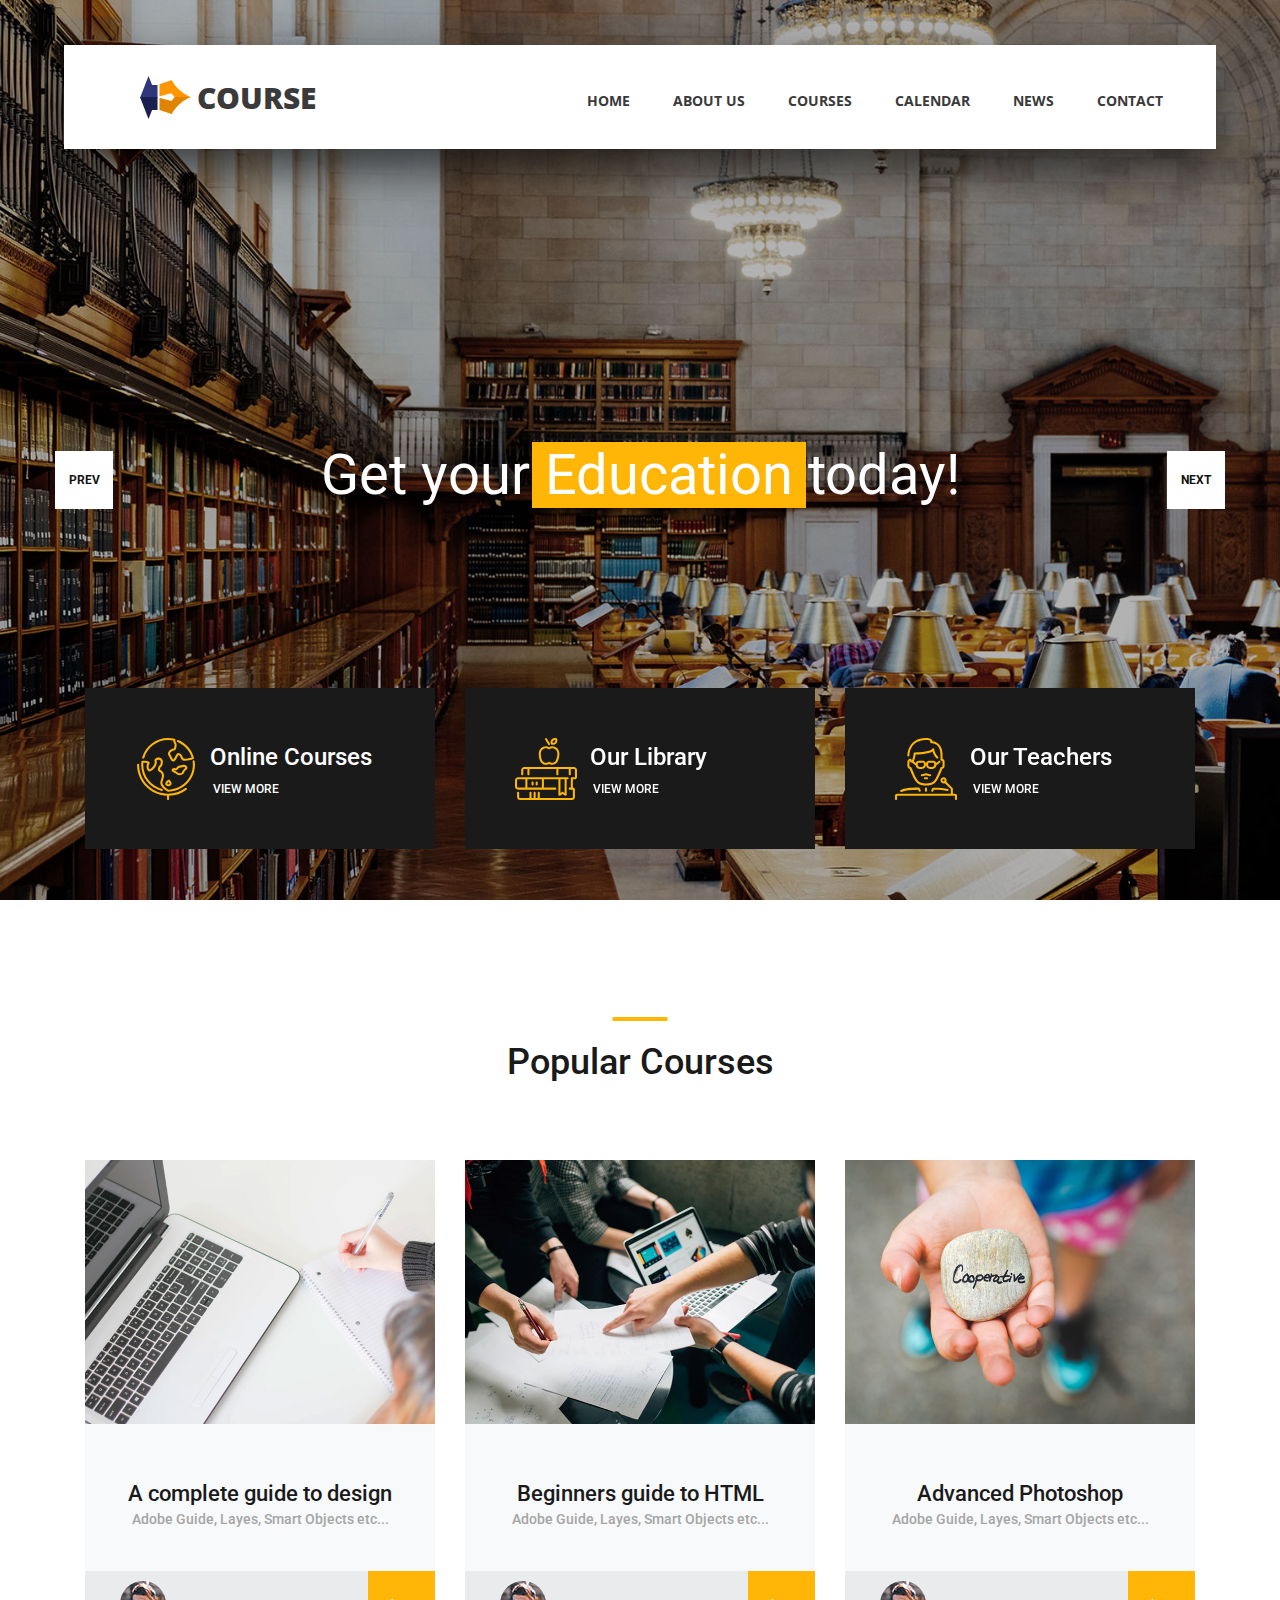
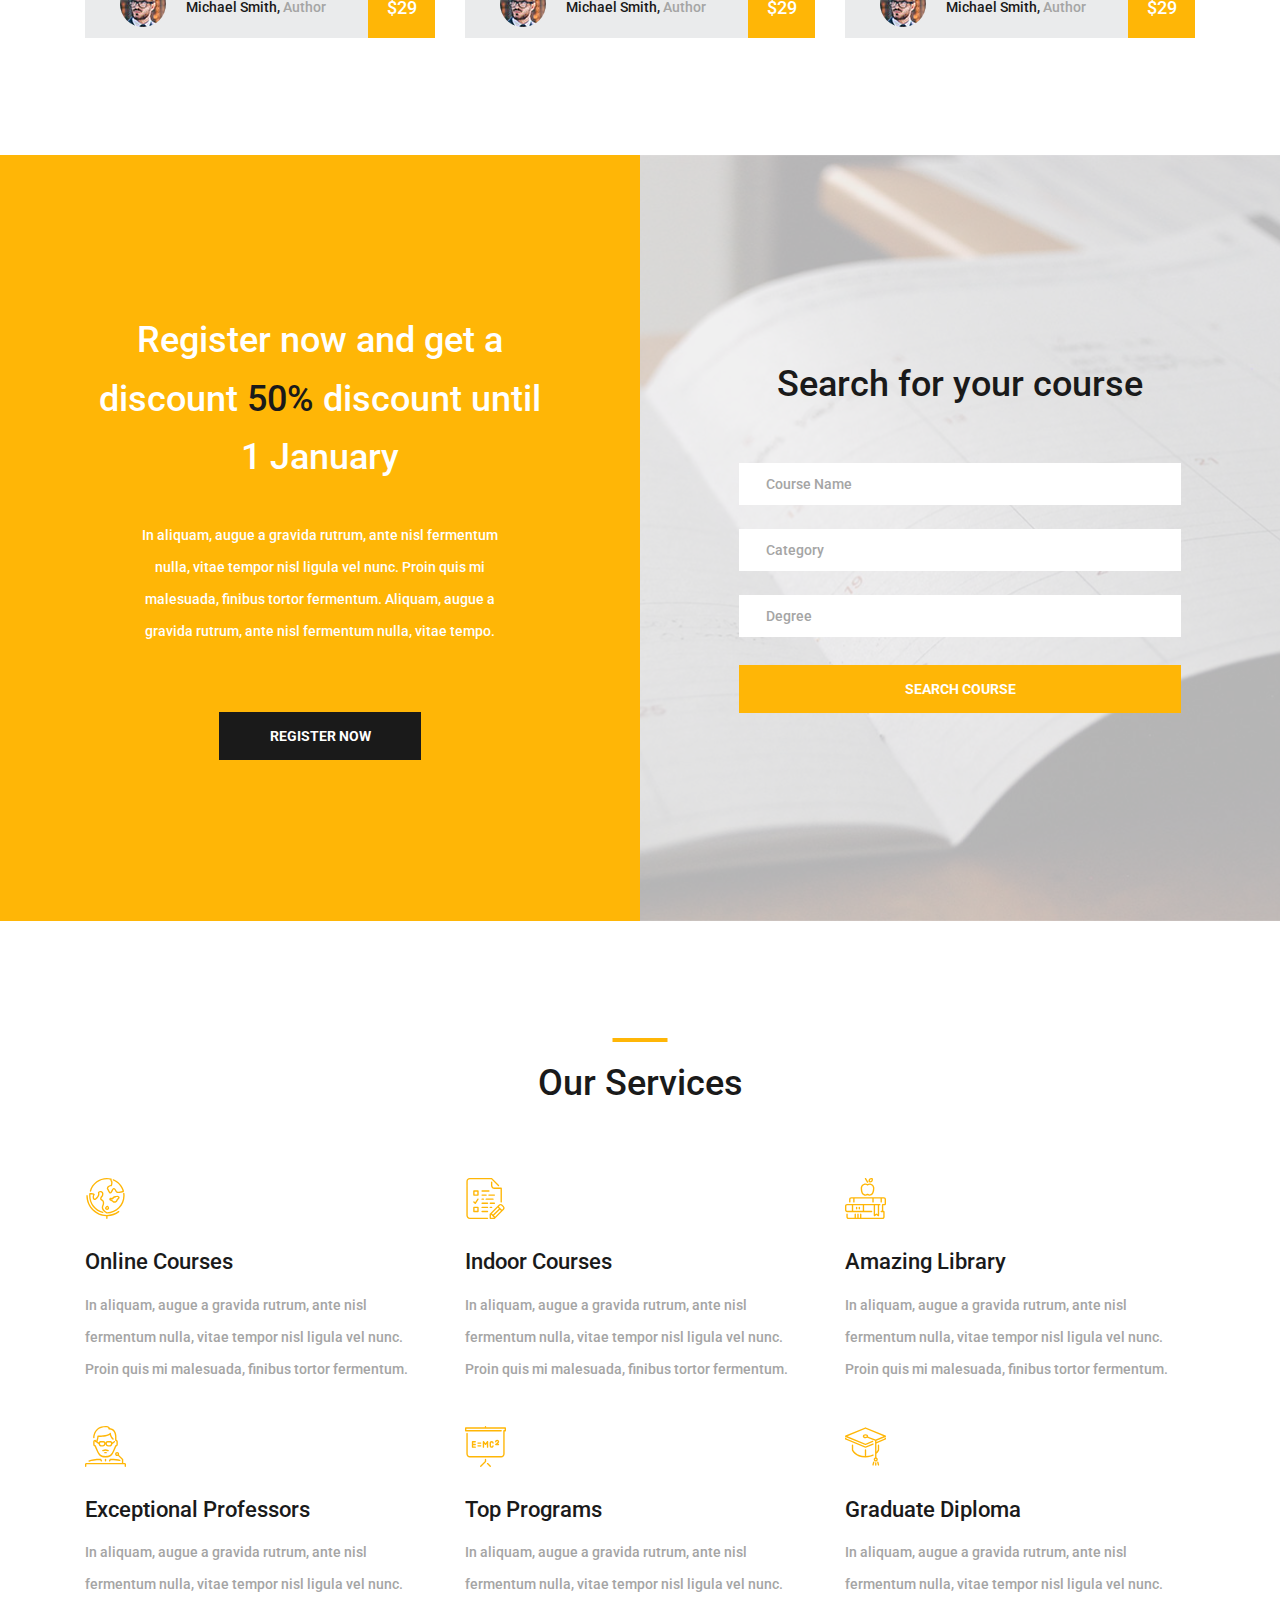
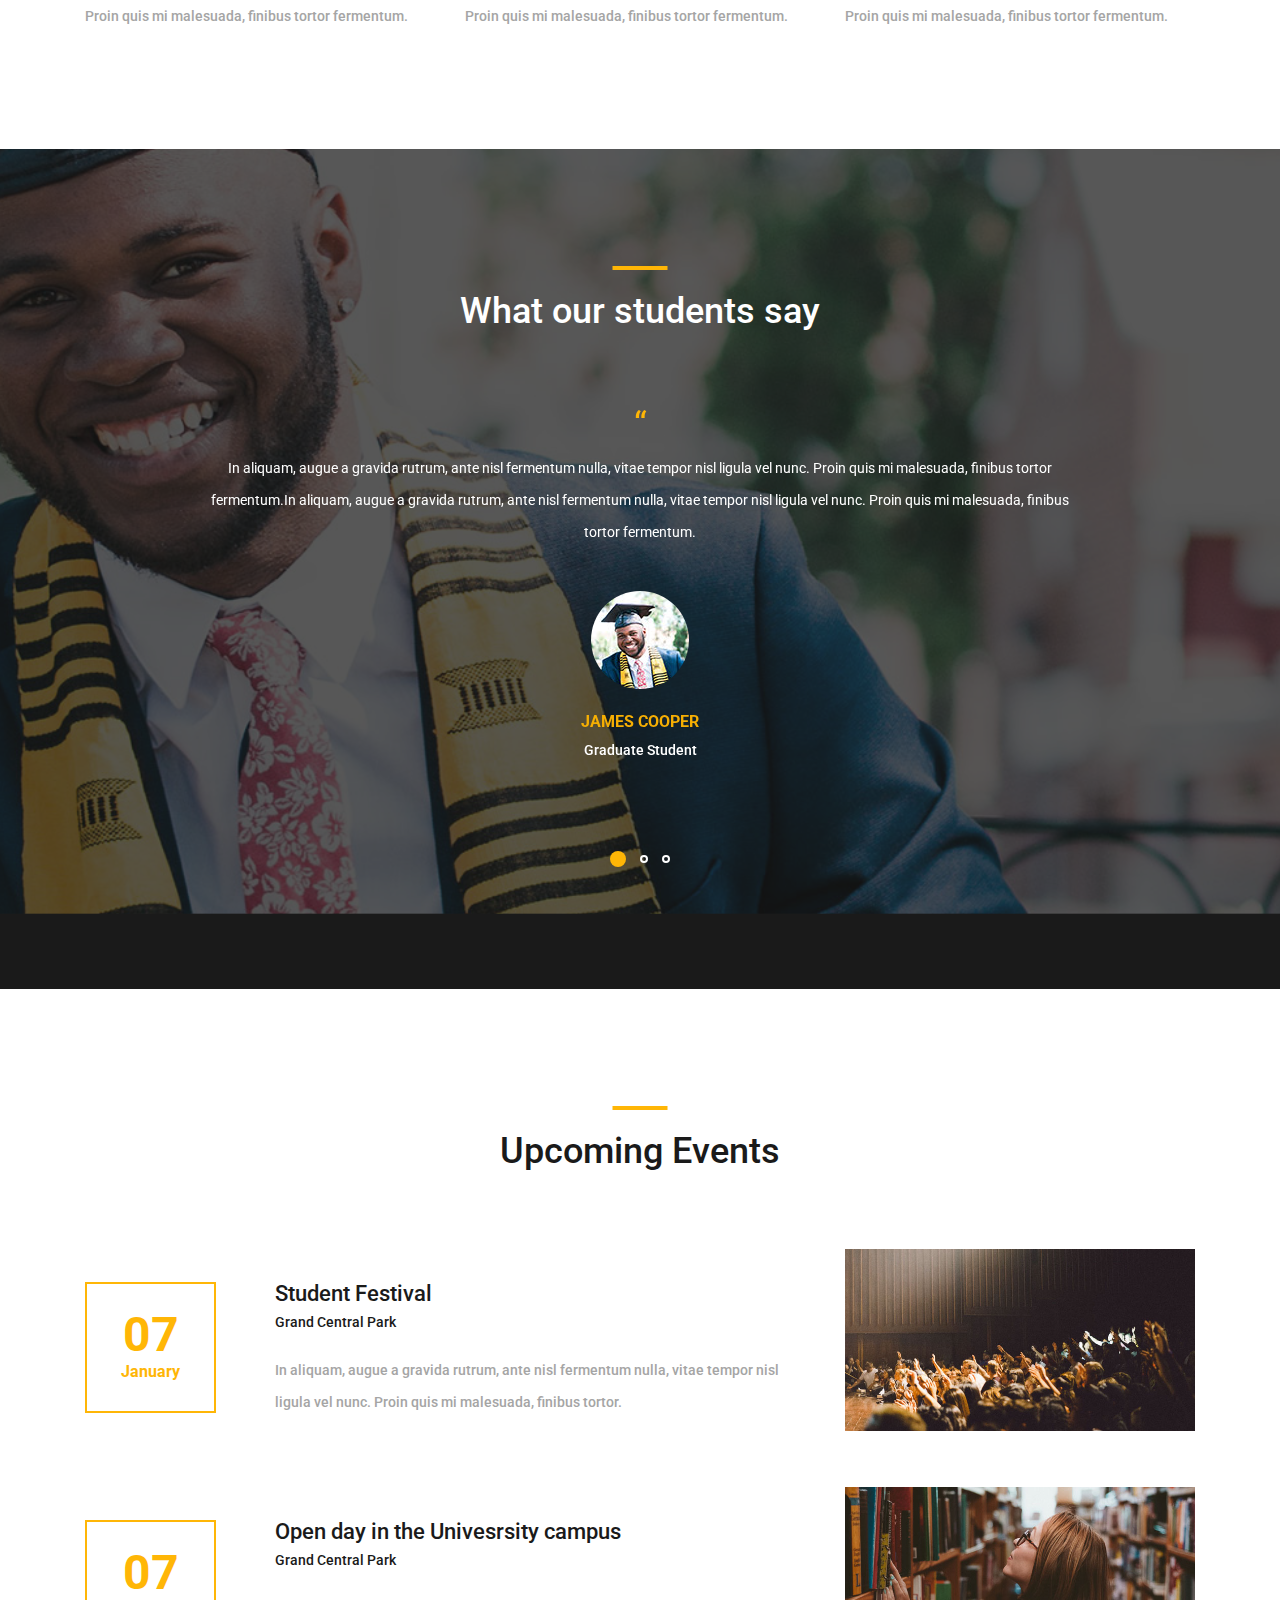
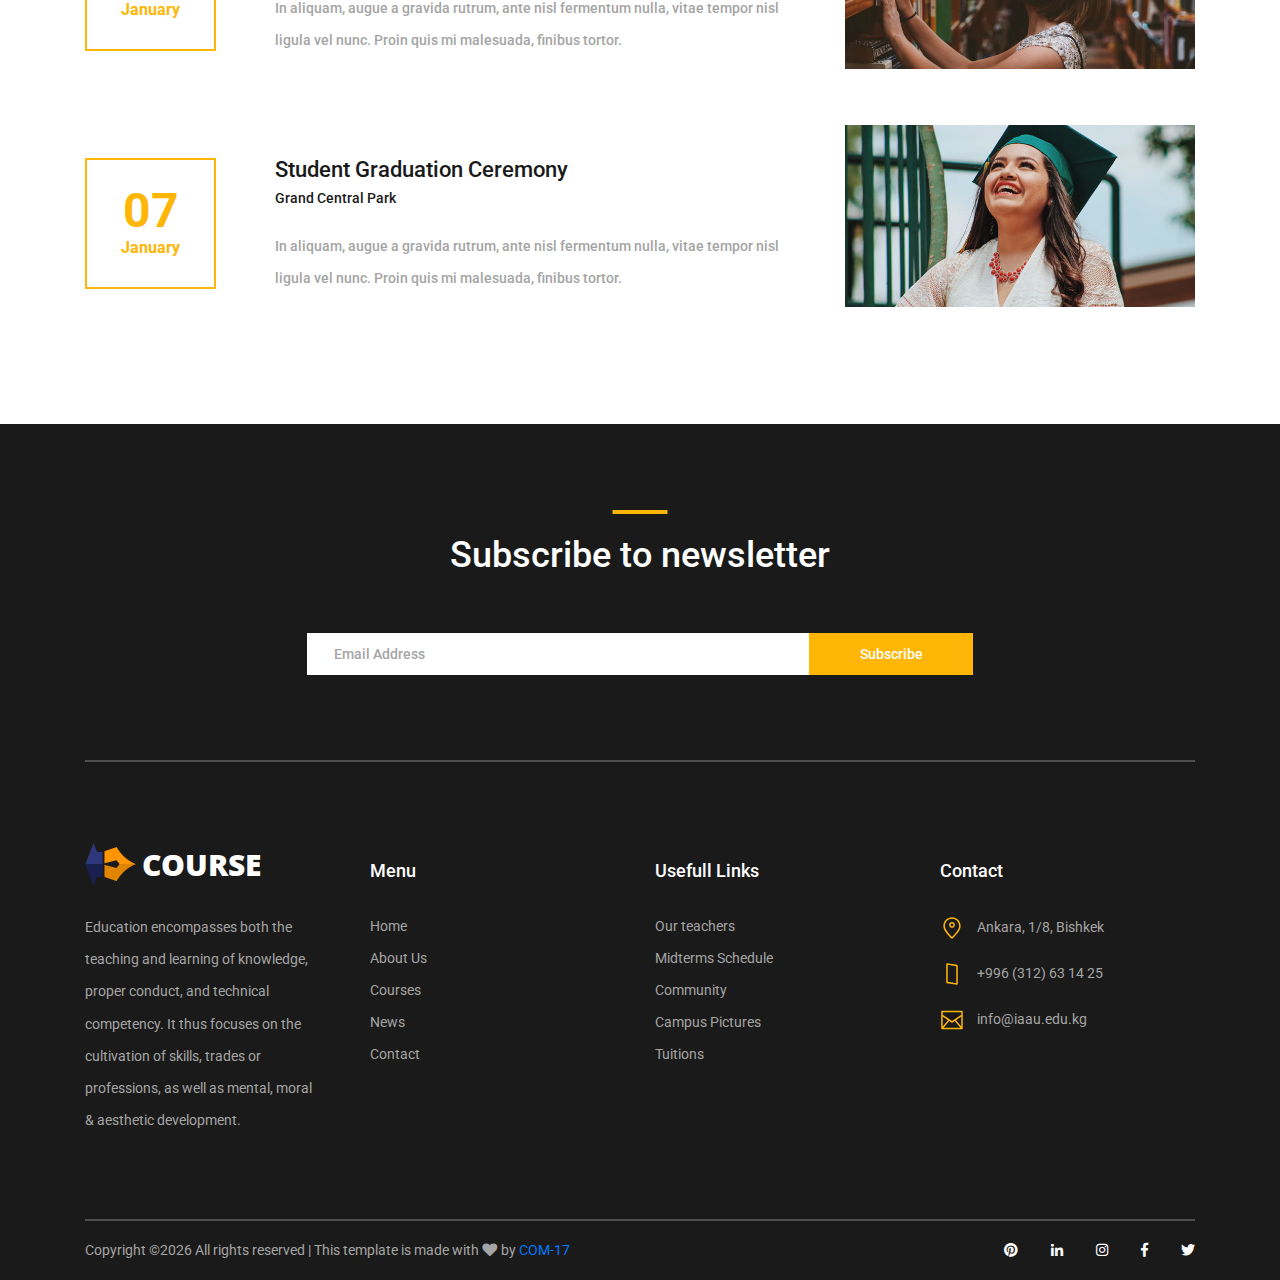
==== commit d7f2bd95: "done" ====
--- a/index.html
+++ b/index.html
@@ -37,7 +37,7 @@
 						<li class="main_nav_item"><a href="#">home</a></li>
 						<li class="main_nav_item"><a href="#">about us</a></li>
 						<li class="main_nav_item"><a href="courses.html">courses</a></li>
-						<li class="main_nav_item"><a href="elements.html">elements</a></li>
+						<li class="main_nav_item"><a href="elements.html">calendar</a></li>
 						<li class="main_nav_item"><a href="news.html">news</a></li>
 						<li class="main_nav_item"><a href="contact.html">contact</a></li>
 					</ul>
@@ -71,7 +71,7 @@
 					<li class="menu_item menu_mm"><a href="#">Home</a></li>
 					<li class="menu_item menu_mm"><a href="#">About us</a></li>
 					<li class="menu_item menu_mm"><a href="courses.html">Courses</a></li>
-					<li class="menu_item menu_mm"><a href="elements.html">Elements</a></li>
+					<li class="menu_item menu_mm"><a href="elements.html">Calendar</a></li>
 					<li class="menu_item menu_mm"><a href="news.html">News</a></li>
 					<li class="menu_item menu_mm"><a href="contact.html">Contact</a></li>
 				</ul>
@@ -598,7 +598,7 @@
 							</div>
 						</div>
 
-						<p class="footer_about_text">In aliquam, augue a gravida rutrum, ante nisl fermentum nulla, vitae tempor nisl ligula vel nunc. Proin quis mi malesuada, finibus tortor fermentum, tempor lacus.</p>
+						<p class="footer_about_text">Education encompasses both the teaching and learning of knowledge, proper conduct, and technical competency. It thus focuses on the cultivation of skills, trades or professions, as well as mental, moral & aesthetic development.</p>
 
 					</div>
 
@@ -623,8 +623,8 @@
 						<div class="footer_column_title">Usefull Links</div>
 						<div class="footer_column_content">
 							<ul>
-								<li class="footer_list_item"><a href="#">Testimonials</a></li>
-								<li class="footer_list_item"><a href="#">FAQ</a></li>
+								<li class="footer_list_item"><a href="">Our teachers</a></li>
+								<li class="footer_list_item"><a href="#">Midterms Schedule</a></li>
 								<li class="footer_list_item"><a href="#">Community</a></li>
 								<li class="footer_list_item"><a href="#">Campus Pictures</a></li>
 								<li class="footer_list_item"><a href="#">Tuitions</a></li>
@@ -642,18 +642,18 @@
 									<div class="footer_contact_icon">
 										<img src="images/placeholder.svg" alt="https://www.flaticon.com/authors/lucy-g">
 									</div>
-									Blvd Libertad, 34 m05200 Arévalo
+									Ankara, 1/8, Bishkek
 								</li>
 								<li class="footer_contact_item">
 									<div class="footer_contact_icon">
 										<img src="images/smartphone.svg" alt="https://www.flaticon.com/authors/lucy-g">
 									</div>
-									0034 37483 2445 322
+									+996 (312) 63 14 25
 								</li>
 								<li class="footer_contact_item">
 									<div class="footer_contact_icon">
 										<img src="images/envelope.svg" alt="https://www.flaticon.com/authors/lucy-g">
-									</div>hello@company.com
+									</div> info@iaau.edu.kg
 								</li>
 							</ul>
 						</div>
@@ -667,7 +667,7 @@
 			<div class="footer_bar d-flex flex-column flex-sm-row align-items-center">
 				<div class="footer_copyright">
 					<span><!-- Link back to Colorlib can't be removed. Template is licensed under CC BY 3.0. -->
-Copyright &copy;<script>document.write(new Date().getFullYear());</script> All rights reserved | This template is made with <i class="fa fa-heart" aria-hidden="true"></i> by <a href="https://colorlib.com" target="_blank">Colorlib</a>
+Copyright &copy;<script>document.write(new Date().getFullYear());</script> All rights reserved | This template is made with <i class="fa fa-heart" aria-hidden="true"></i> by <a href="http://iaau.edu.kg/view/public/main/home.xhtml" target="_blank">COM-17</a>
 <!-- Link back to Colorlib can't be removed. Template is licensed under CC BY 3.0. --></span>
 				</div>
 				<div class="footer_social ml-sm-auto">
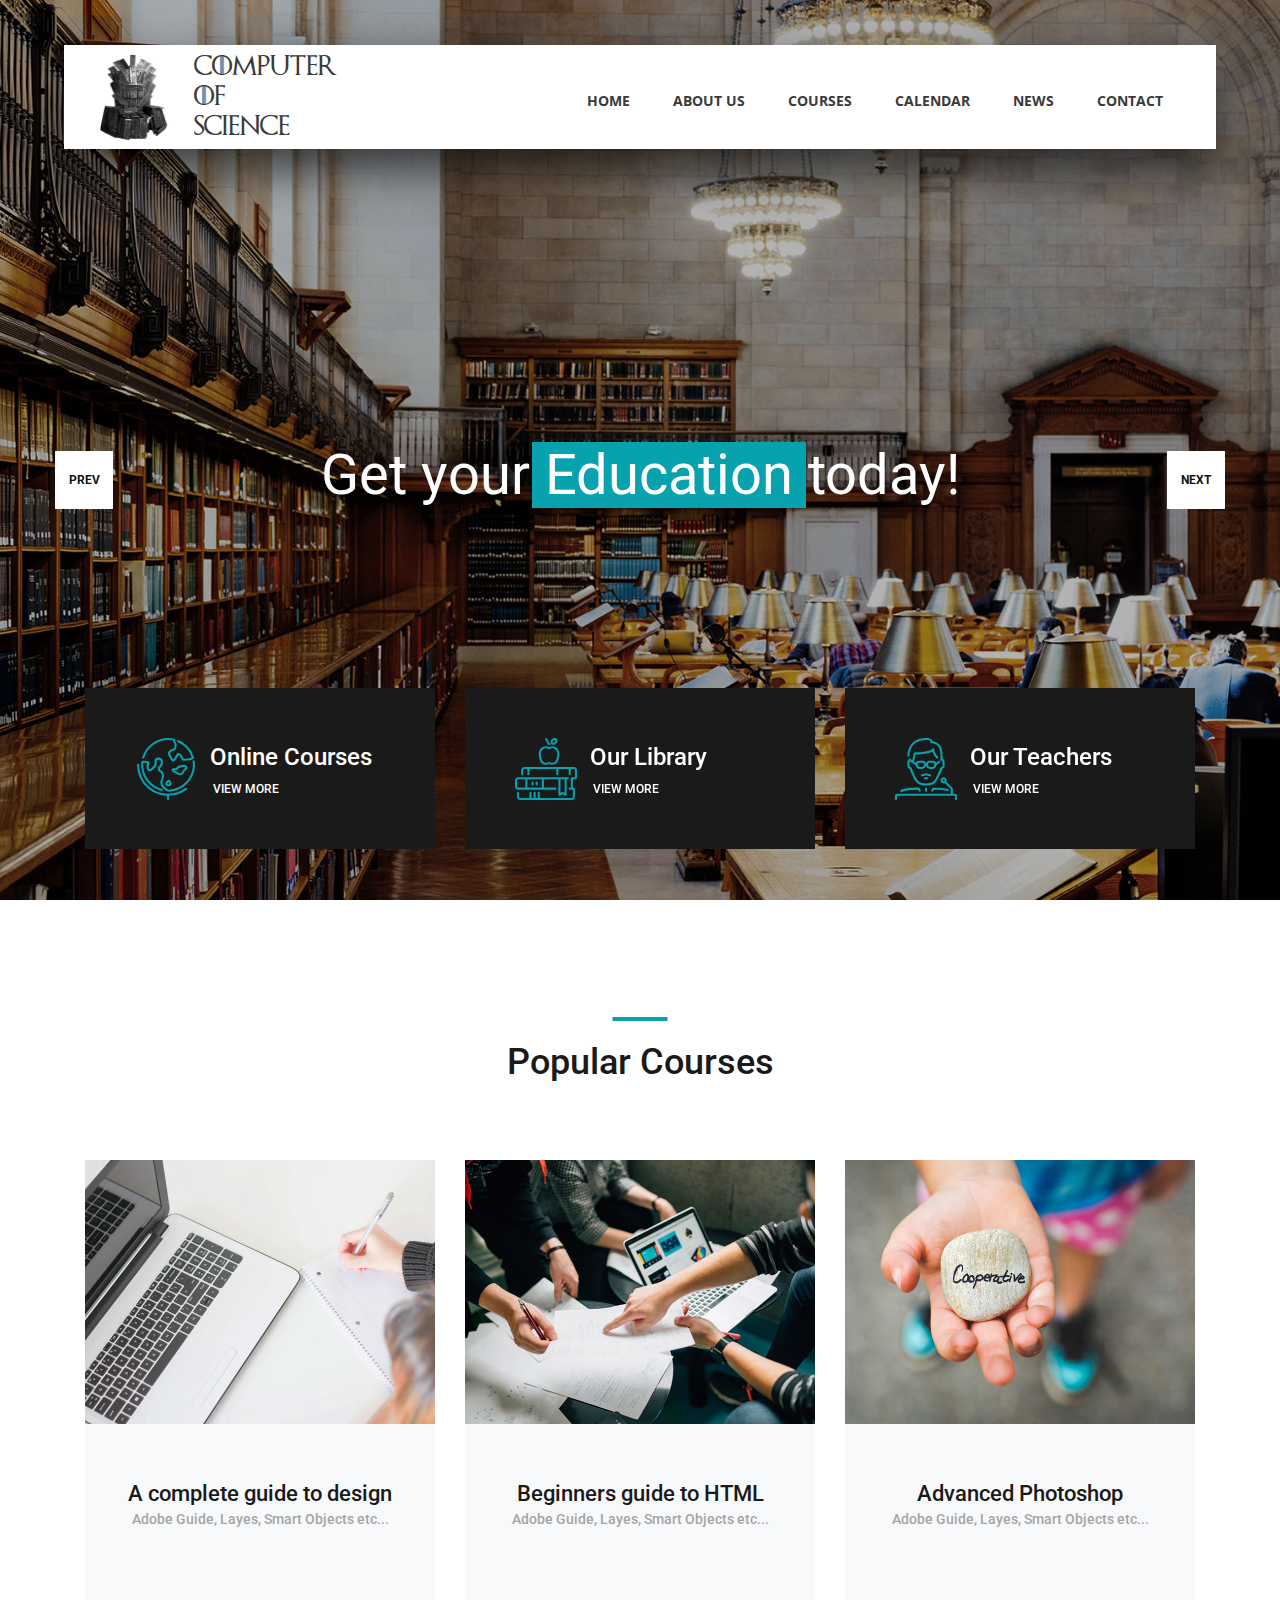
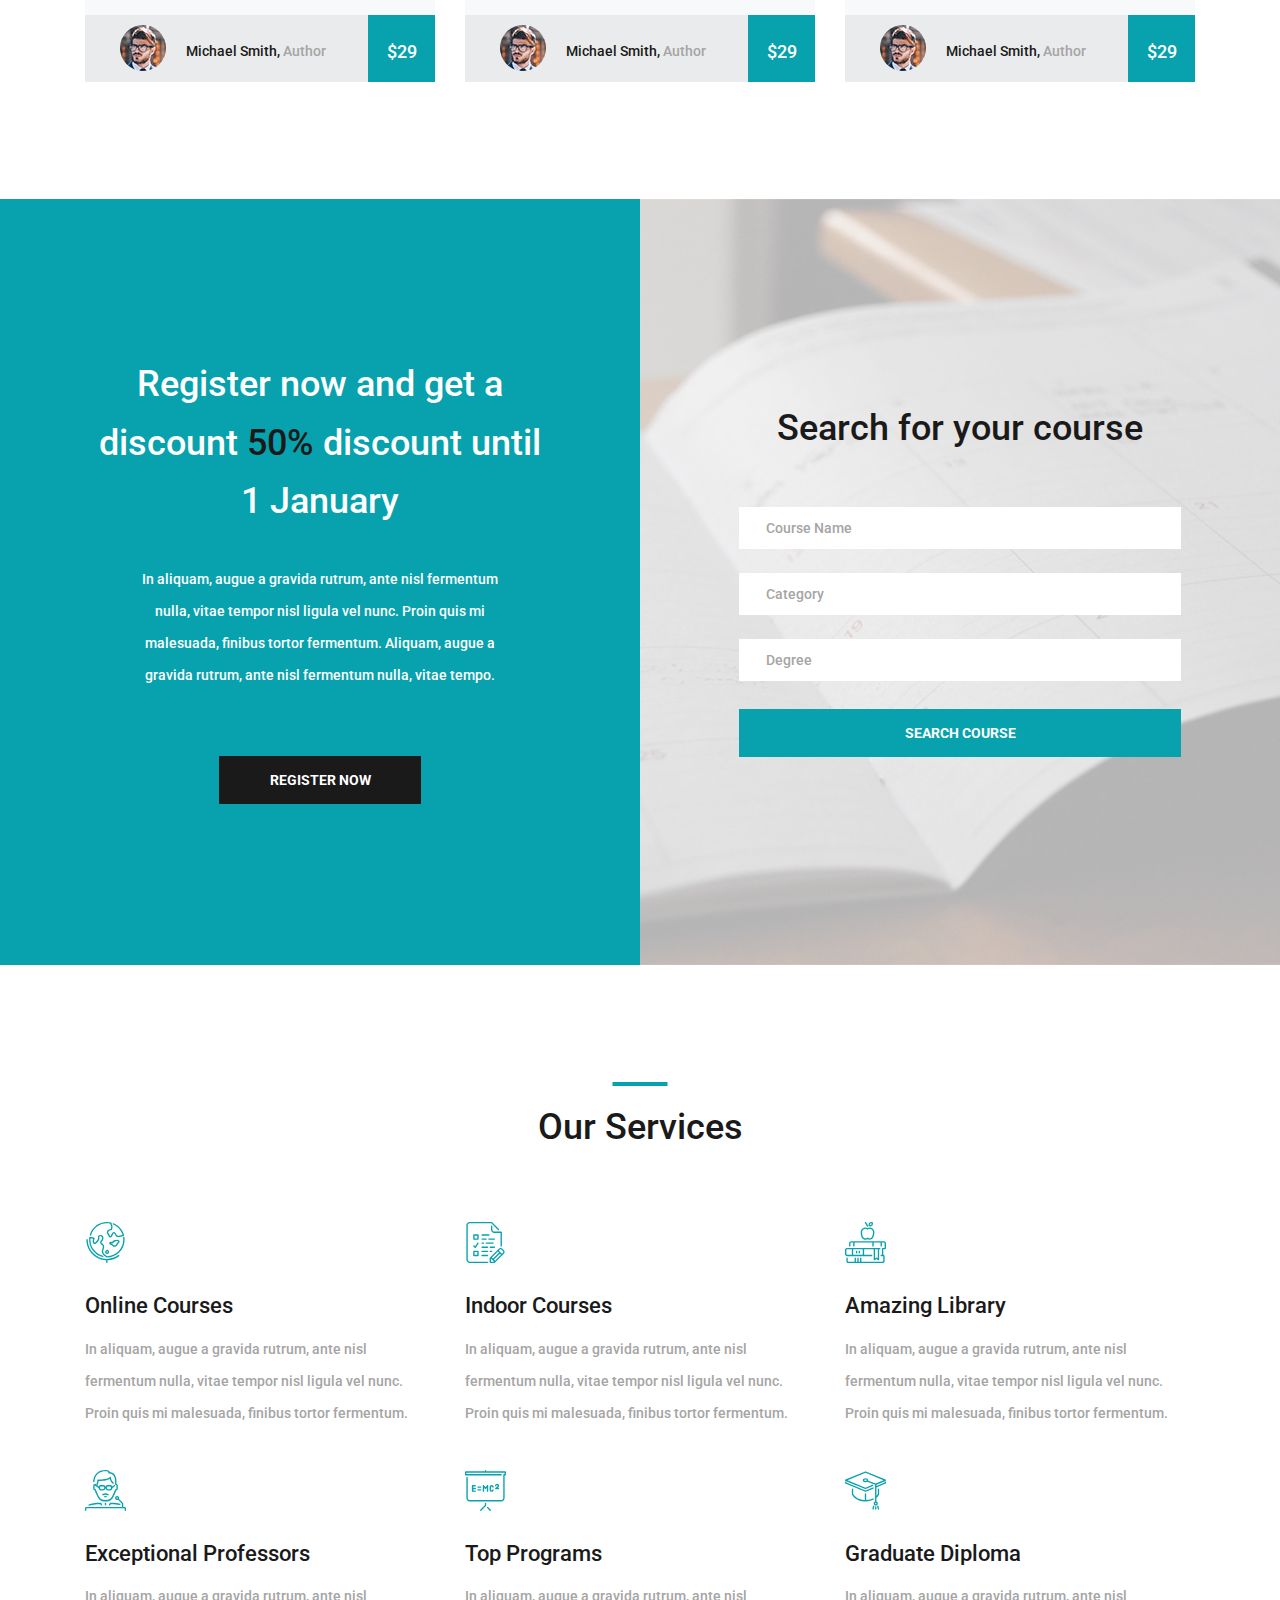
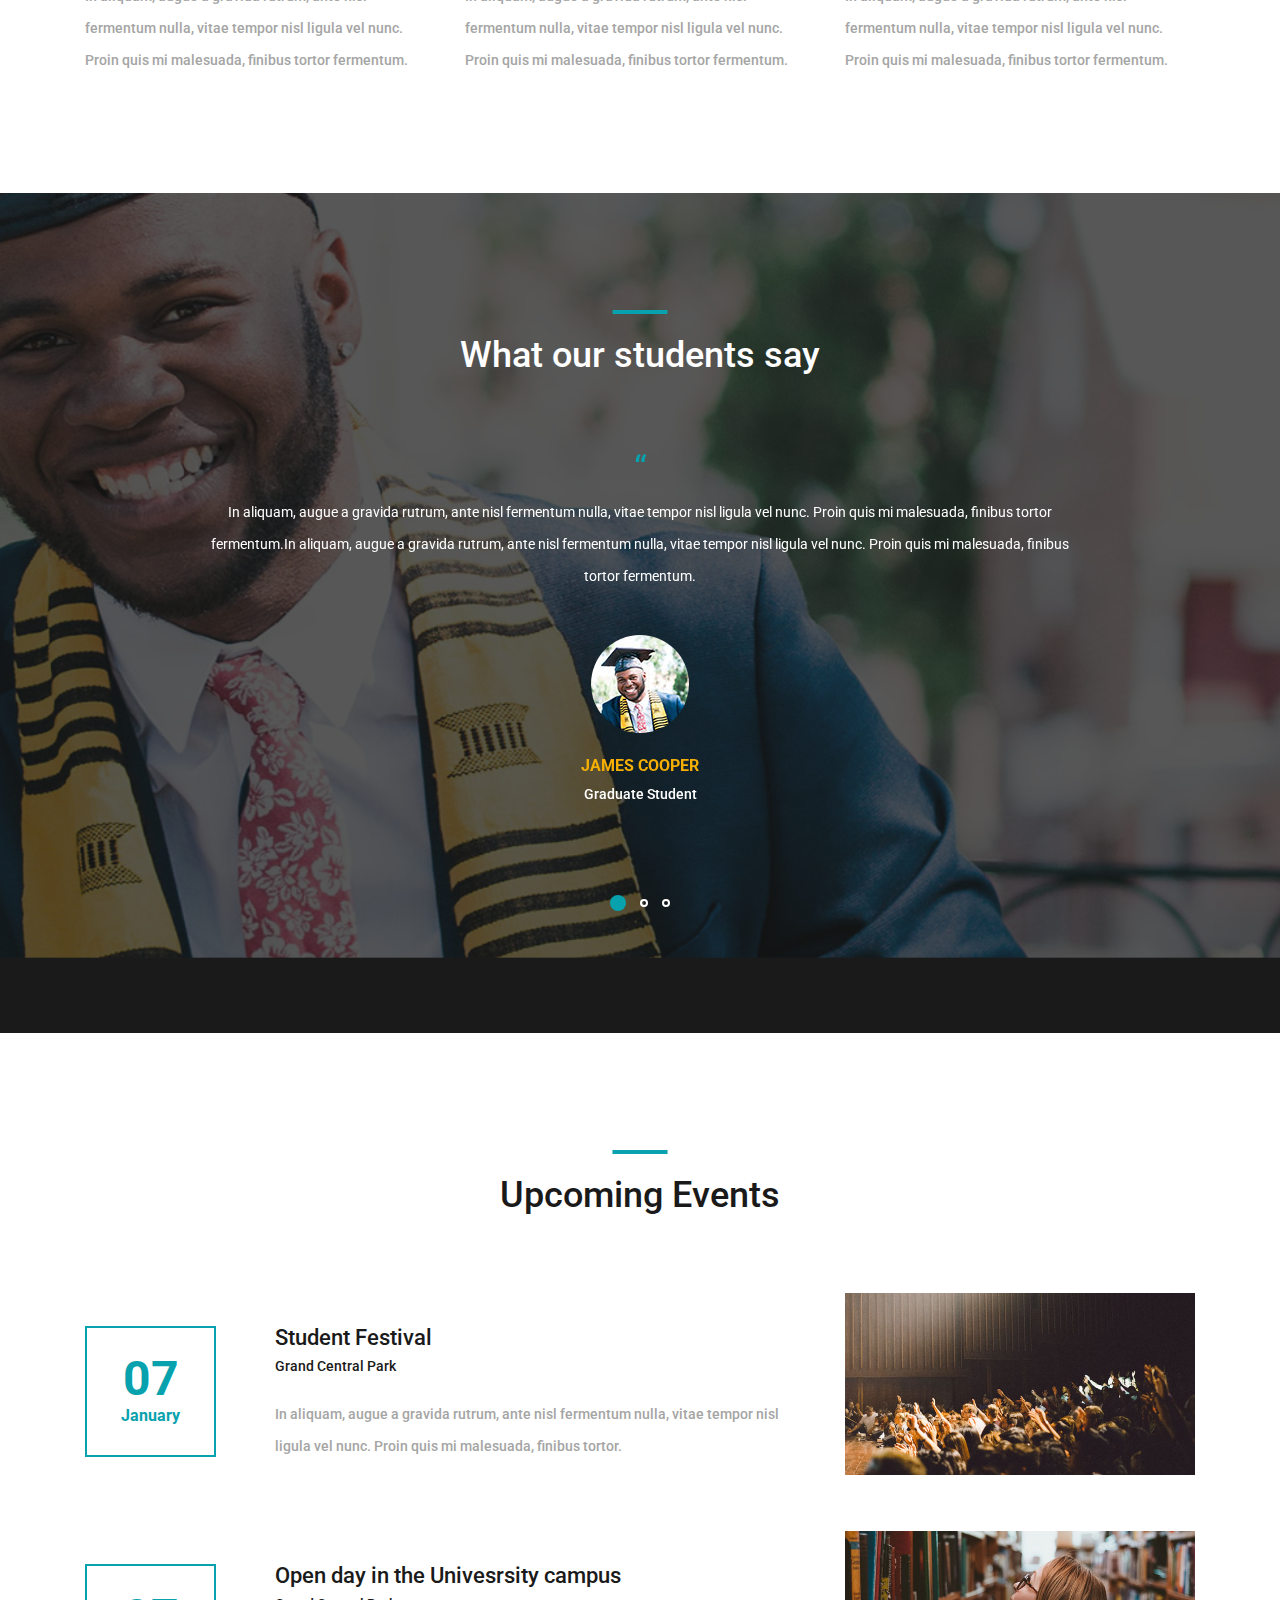
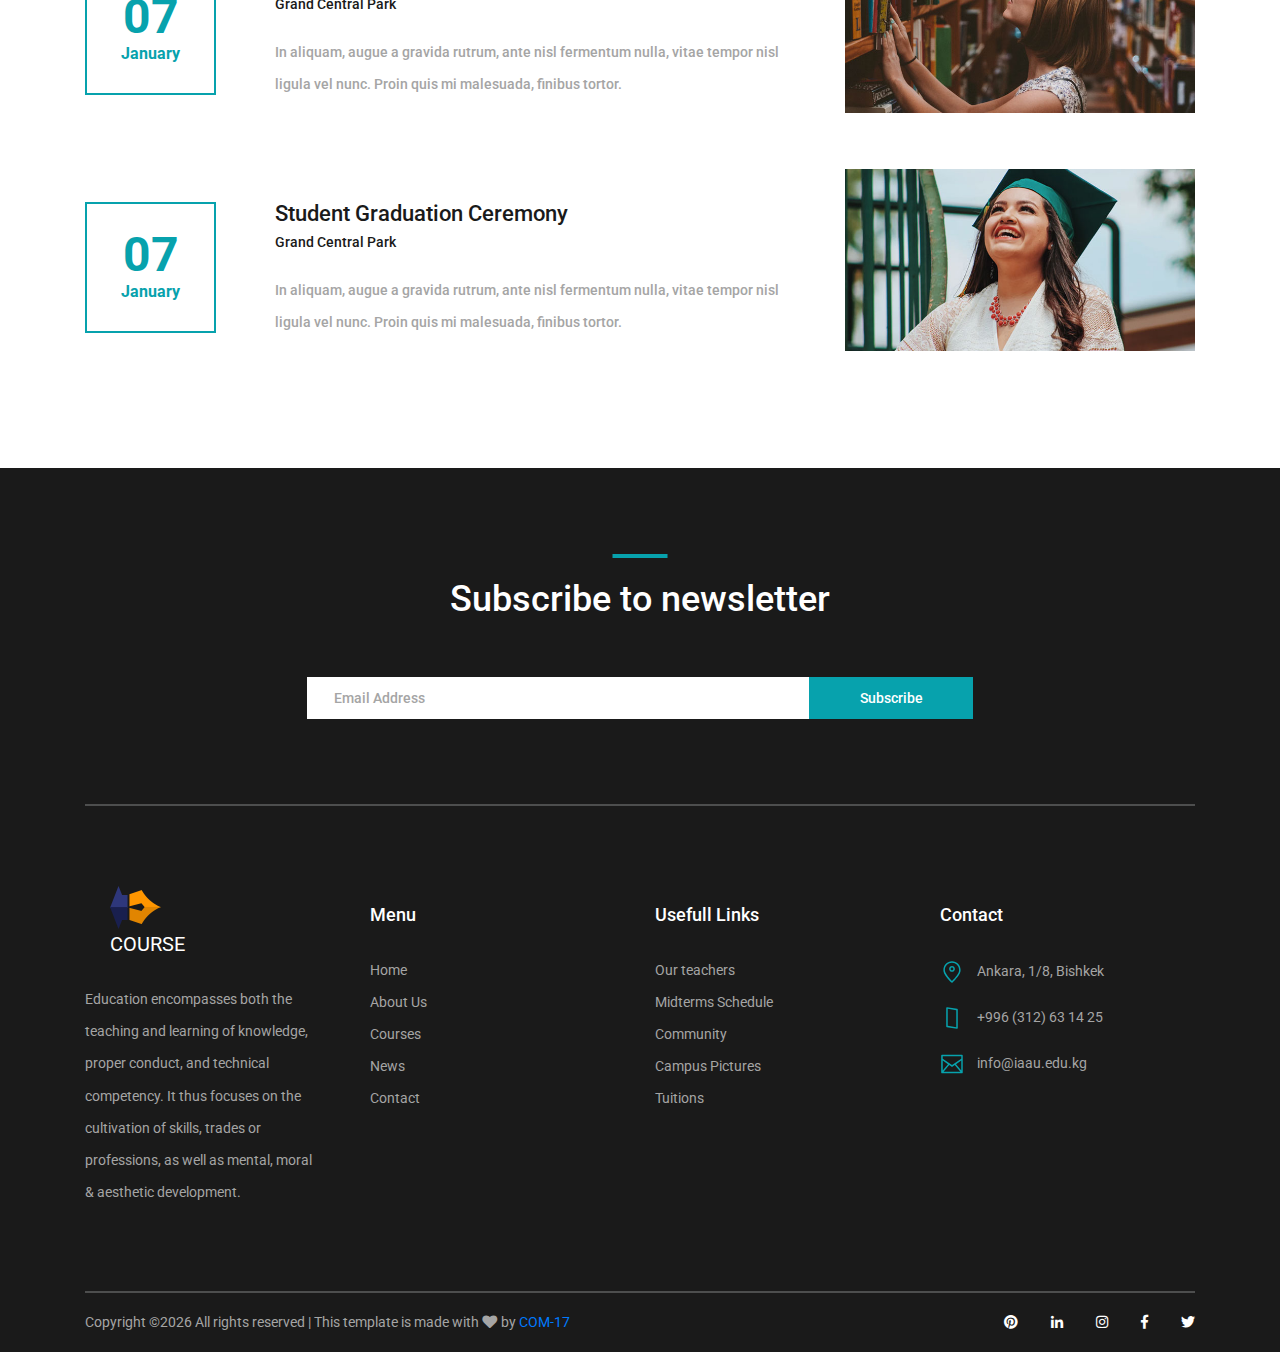
==== commit 0963b819: "first" ====
--- a/index.html
+++ b/index.html
@@ -24,9 +24,9 @@
 		<div class="header_content d-flex flex-row align-items-center">
 			<!-- Logo -->
 			<div class="logo_container">
+				<img src="images/throne.png" alt="" width="70px" height="90px">
 				<div class="logo">
-					<img src="images/logo.png" alt="">
-					<span>course</span>
+					<span class="got-com">Computer Of Science</span>
 				</div>
 			</div>
 
--- a/styles/main_styles.css
+++ b/styles/main_styles.css
@@ -311,6 +311,13 @@
 	width: calc(100% - 279px);
 	height: 100%;
 }
+@font-face {
+	font-family: myFirstFont;
+	src: url(../plugins/GOTFont/9327.ttf);
+}
+.header_content .got-com { 
+    font-family:  myFirstFont;
+}
 .header_content::before
 {
 	display: block;
@@ -330,18 +337,19 @@
 
 .logo_container
 {
-	display: inline-block;
-	padding-left: 76px;
+	display: inline-flex;
+	padding-left: 35px;
 }
 .logo span
 {
-	font-family: 'Open Sans', sans-serif;
-	font-size: 30px;
-	font-weight: 900;
-	color: #3a3a3a;
-	vertical-align: middle;
-	text-transform: uppercase;
-	margin-left: 3px;
+	font-size: 20px;
+    color: #3a3a3a;
+    vertical-align: middle;
+    text-transform: uppercase;
+}
+.logo {
+	padding-left: 25px;
+    width: 140px
 }
 
 /*********************************
@@ -382,7 +390,7 @@
 }
 .main_nav_item a:hover
 {
-	color: #ffb606;
+	color: #07a2ad;
 }
 
 /*********************************
@@ -393,7 +401,7 @@
 {
 	width: 279px;
 	height: 100%;
-	background: #ffb606;
+	background: #07a2ad;
 }
 .header_side img
 {
@@ -435,7 +443,7 @@
 }
 .hamburger_container:hover i
 {
-	color: #ffb606;
+	color: #07a2ad;
 }
 
 /*********************************
@@ -513,7 +521,7 @@
 }
 .menu_item a:hover
 {
-	color: #ffb606;
+	color: #07a2ad;
 }
 .menu_close_container
 {
@@ -560,7 +568,7 @@
 .menu_close_container:hover .menu_close,
 .menu_close_container:hover .menu_close::after
 {
-	background: #ffb606;
+	background: #07a2ad;
 }
 
 /*********************************
@@ -594,7 +602,7 @@
 }
 .menu_social_item a i:hover
 {
-	color: #ffb606;
+	color: #07a2ad;
 }
 .menu_container.active .menu_social_container
 {
@@ -693,7 +701,7 @@
 }
 .hero_slide_content h1 span
 {
-	background: #ffb606;
+	background: #07a2ad;
 	padding-left: 13px;
 	padding-right: 13px;
 	margin-left: -12px;
@@ -741,7 +749,7 @@
 }
 .hero_slider_nav:hover
 {
-	background: #ffb606;
+	background: #07a2ad;
 }
 .hero_slider_nav:hover span
 {
@@ -793,7 +801,7 @@
 }
 .hero_box:hover
 {
-	background: #ffb606;
+	background: #07a2ad;
 }
 .hero_box img
 {
@@ -803,7 +811,7 @@
 }
 .svg path
 {
-	fill: #ffb606;
+	fill: #07a2ad;
 }
 .hero_box svg
 {
@@ -874,7 +882,7 @@
 	width: 55px;
 	height: 4px;
 	content: '';
-	background: #ffb606;
+	background: #07a2ad;
 }
 
 /*********************************
@@ -927,6 +935,7 @@
 }
 .card-body
 {
+	height: 95px;
 	padding-top: 0px;
 	padding-bottom: 0px;
 	padding-left: 15px;
@@ -971,11 +980,12 @@
 }
 .course_author_name
 {
-	font-size: 14px;
-	font-weight: 500;
-	color: #1a1a1a;
-	padding-left: 20px;
-	margin-top: 7px;
+	width: 195px;
+    font-size: 14px;
+    font-weight: 500;
+    color: #1a1a1a;
+    padding-left: 20px;
+    margin-top: 7px
 }
 .course_author_name span
 {
@@ -985,7 +995,7 @@
 {
 	width: 67px;
 	height: 67px;
-	background: #ffb606;
+	background: #07a2ad;
 	margin-left: auto;
 }
 .course_price span
@@ -1007,7 +1017,7 @@
 .register_section
 {
 	width: 100%;
-	background: #ffb606;
+	background: #07a2ad;
 	padding-top: 156px;
 	padding-bottom: 161px;
 }
@@ -1104,13 +1114,13 @@
 .input_field:focus
 {
 	outline: none !important;
-	border: solid 2px #ffb606;
+	border: solid 2px #07a2ad;
 }
 .search_submit_button
 {
 	width: 100%;
 	height: 48px;
-	background: #ffb606;
+	background: #07a2ad;
 	color: #FFFFFF;
 	font-size: 14px;
 	text-transform: uppercase;
@@ -1215,7 +1225,7 @@
 .quote
 {
 	font-size: 36px;
-	color: #ffb606;
+	color: #07a2ad;
 }
 .testimonials_text
 {
@@ -1276,7 +1286,7 @@
 	width: 16px !important;
 	height: 16px !important;
 	border: none;
-	background: #ffb606 !important;
+	background: #07a2ad !important;
 }
 
 /*********************************
@@ -1299,14 +1309,14 @@
 {
 	width: 131px;
 	height: 131px;
-	border: solid 2px #ffb606;
+	border: solid 2px #07a2ad;
 	margin-bottom: 18px;
 }
 .event_day
 {
 	font-size: 48px;
 	font-weight: 700;
-	color: #ffb606;
+	color: #07a2ad;
 	margin-bottom: 1px;
 	line-height: 1;
 }
@@ -1314,7 +1324,7 @@
 {
 	font-size: 16px;
 	font-weight: 700;
-	color: #ffb606;
+	color: #07a2ad;
 }
 .event_name a
 {
@@ -1324,7 +1334,7 @@
 }
 .event_name a:hover
 {
-	color: #ffb606;
+	color: #07a2ad;
 }
 .event_location
 {
@@ -1389,14 +1399,14 @@
 }
 .newsletter_email:focus
 {
-	outline: solid 2px #ffb606;
+	outline: solid 2px #07a2ad;
 }
 .newsletter_submit_btn
 {
 	width: 164px;
 	height: 42px;
 	border: none;
-	background: #ffb606;
+	background: #07a2ad;
 	color: #FFFFFF;
 	font-size: 14px;
 	font-weight: 500;
@@ -1458,7 +1468,7 @@
 }
 .footer_list_item a:hover
 {
-	color: #ffb606;
+	color: #07a2ad;
 }
 .footer_contact_item
 {
@@ -1499,7 +1509,7 @@
 }
 .footer_social .menu_social_item a i:hover
 {
-	color: #ffb606;
+	color: #07a2ad;
 }
 .footer_social .menu_social_item:last-child
 {
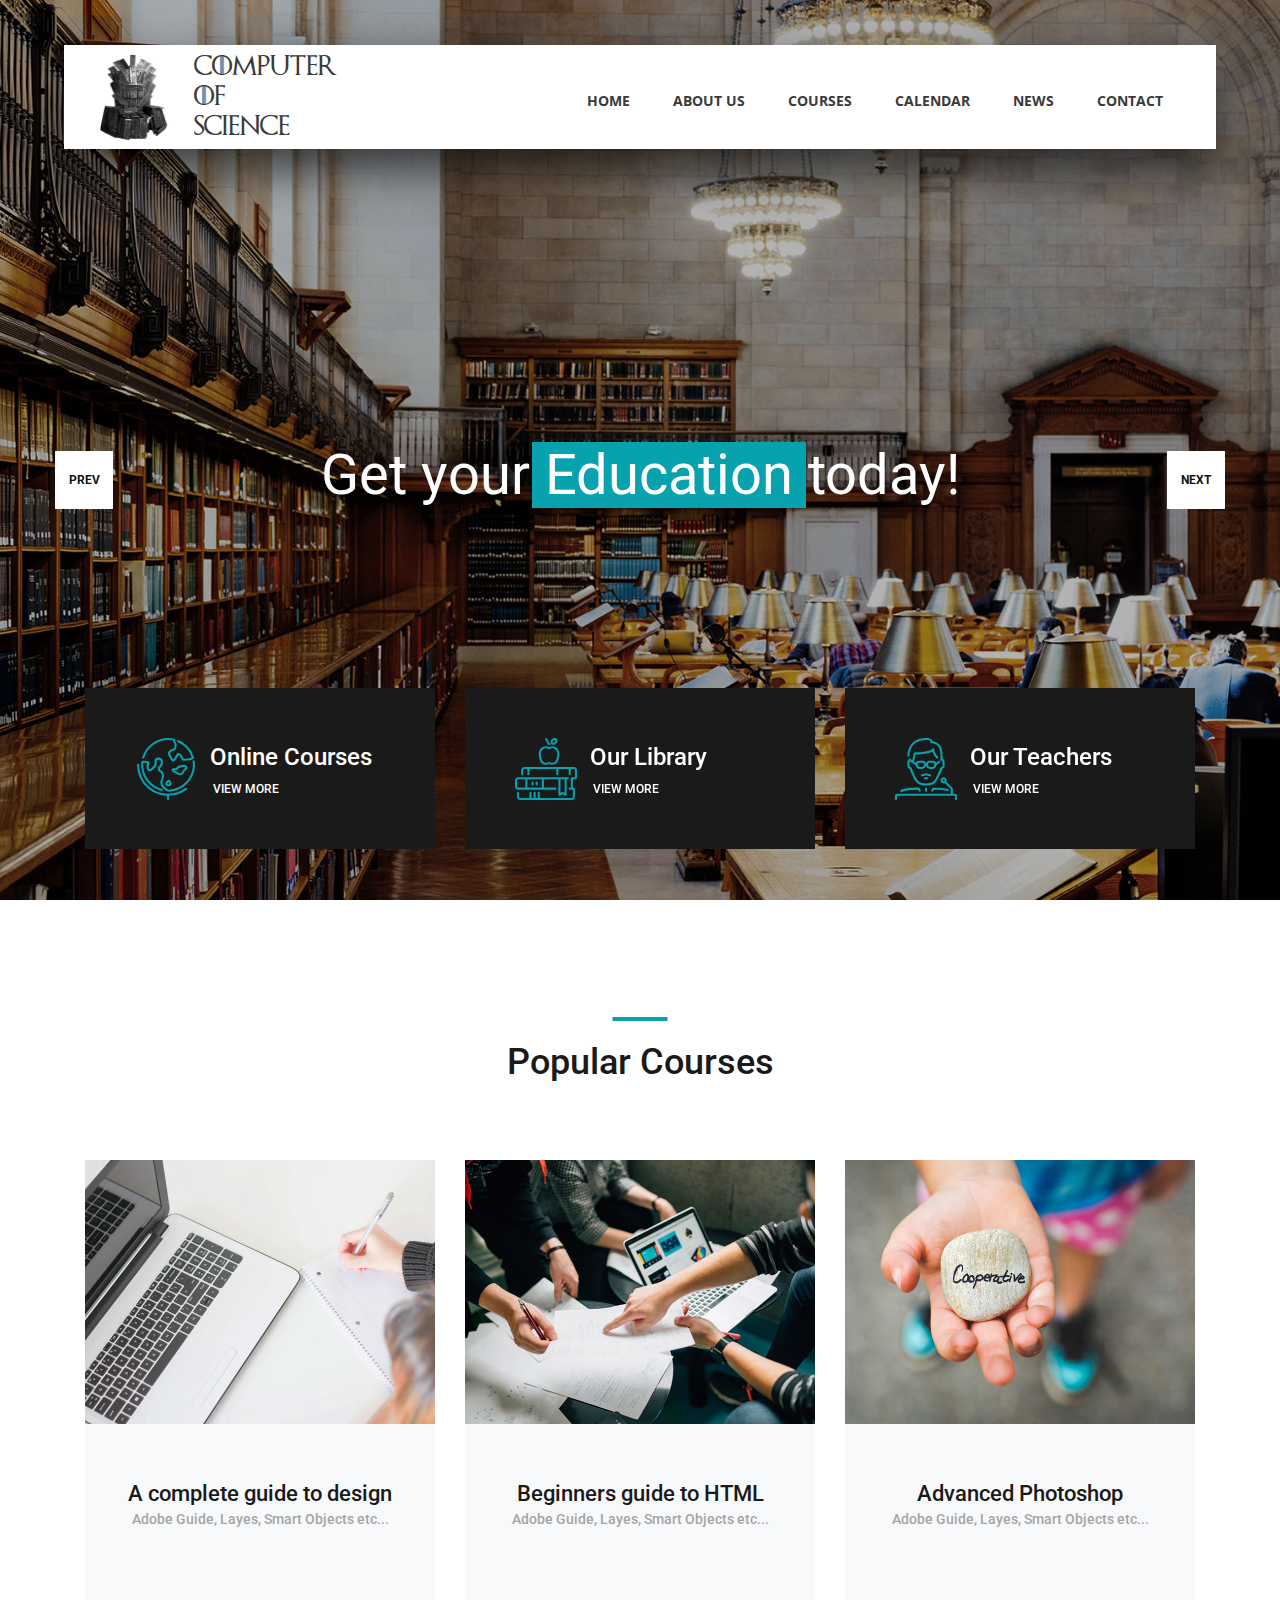
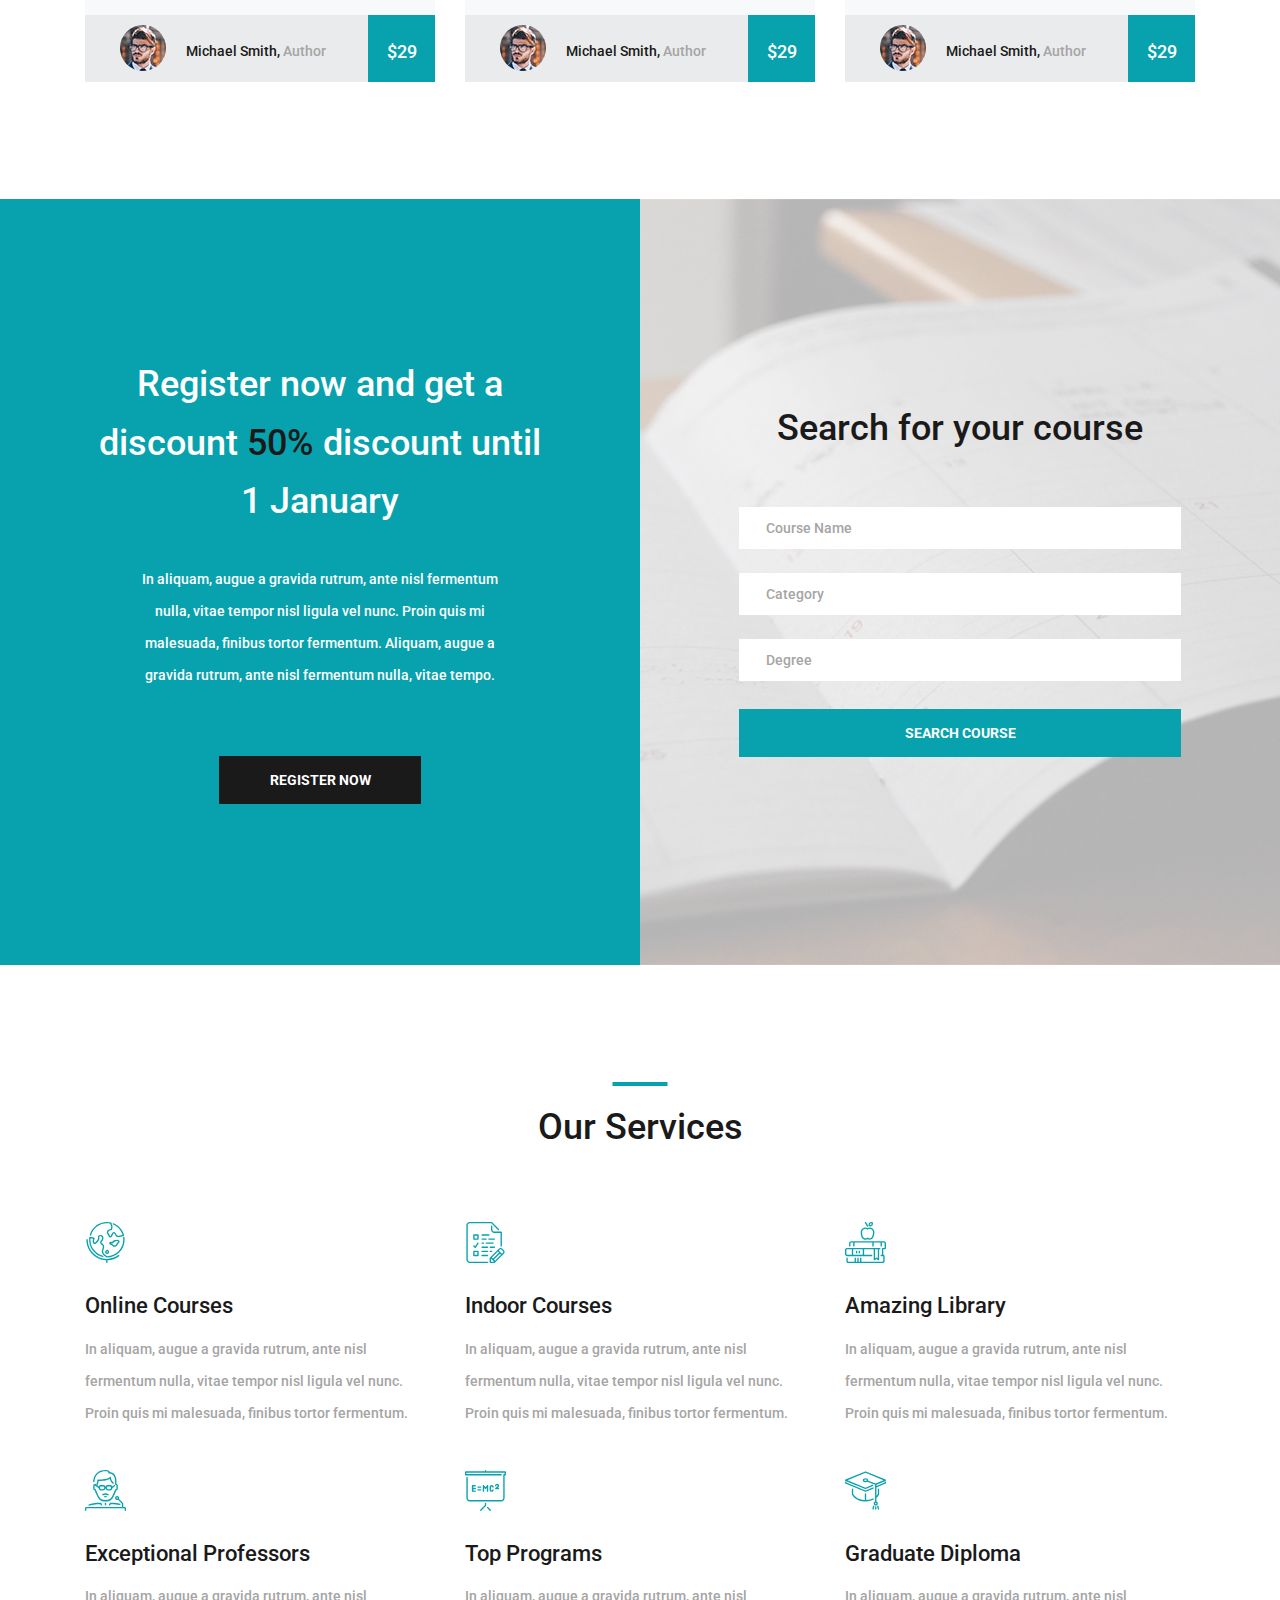
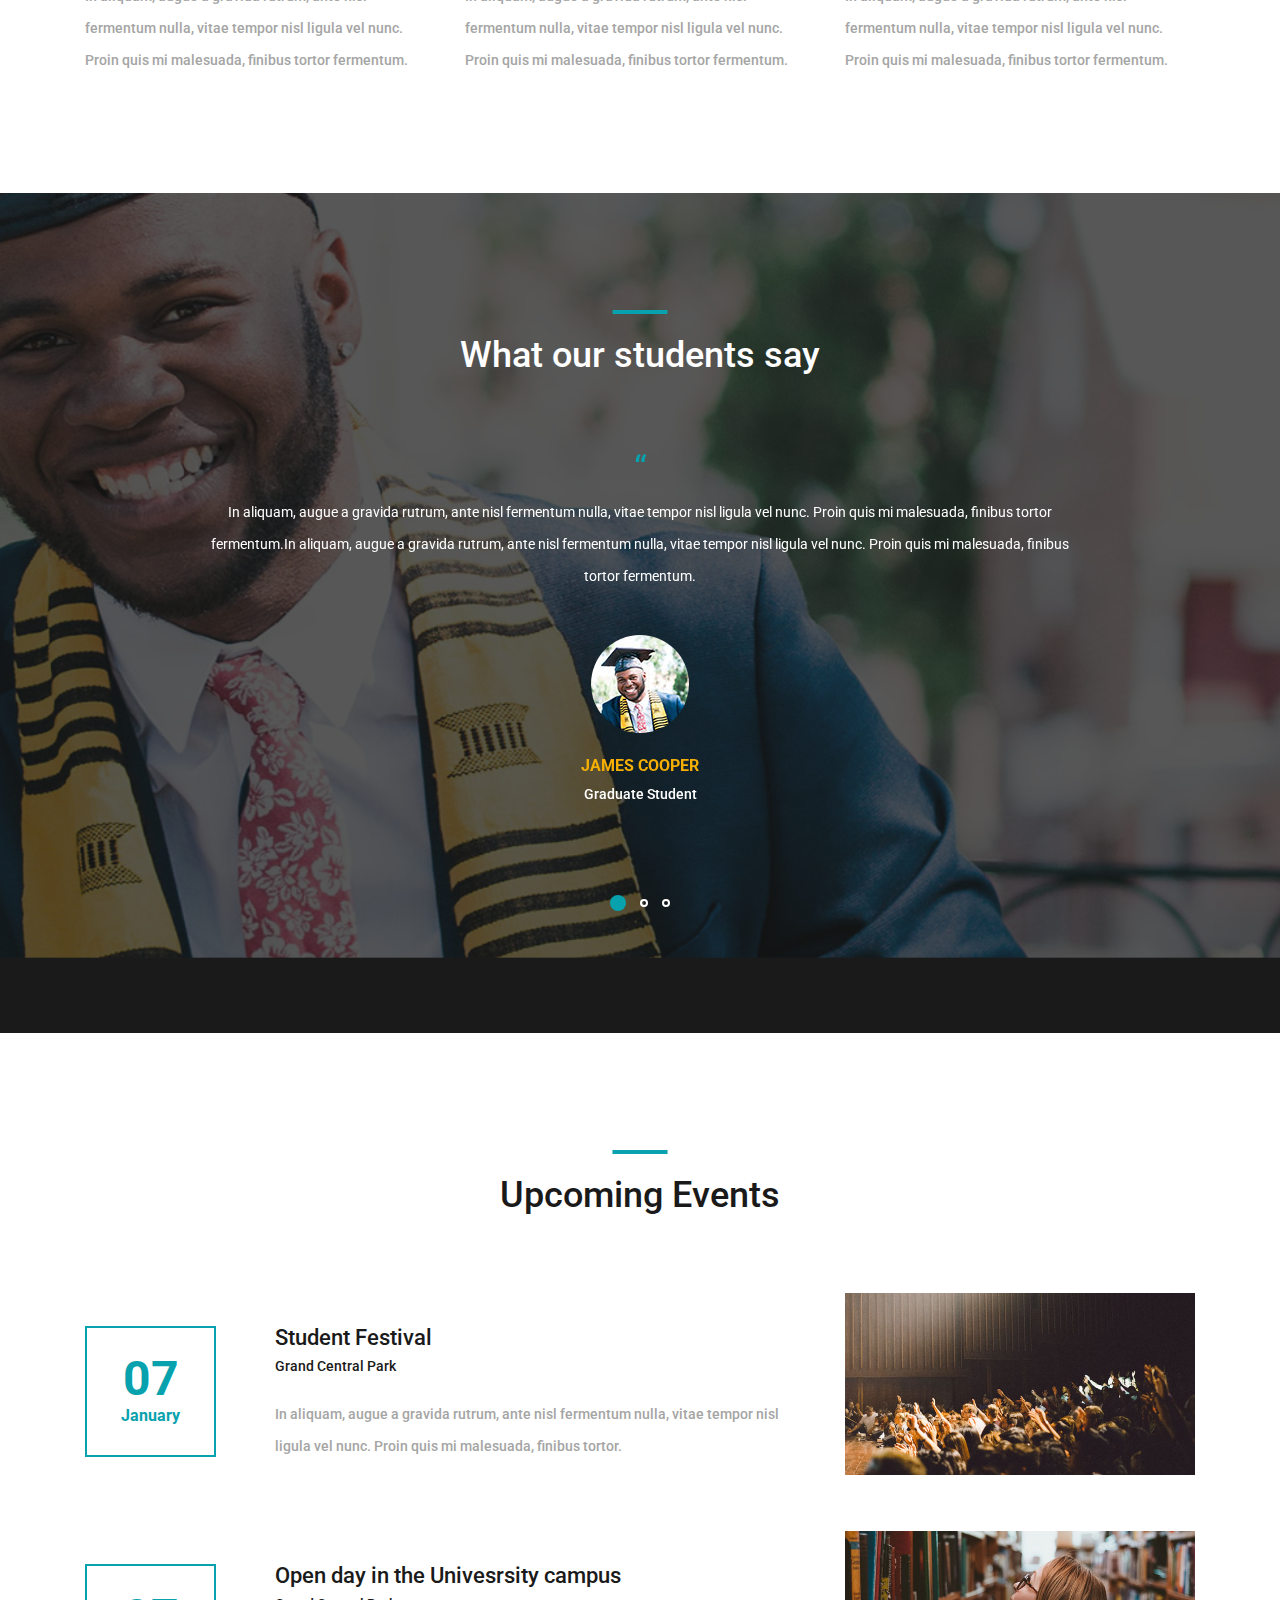
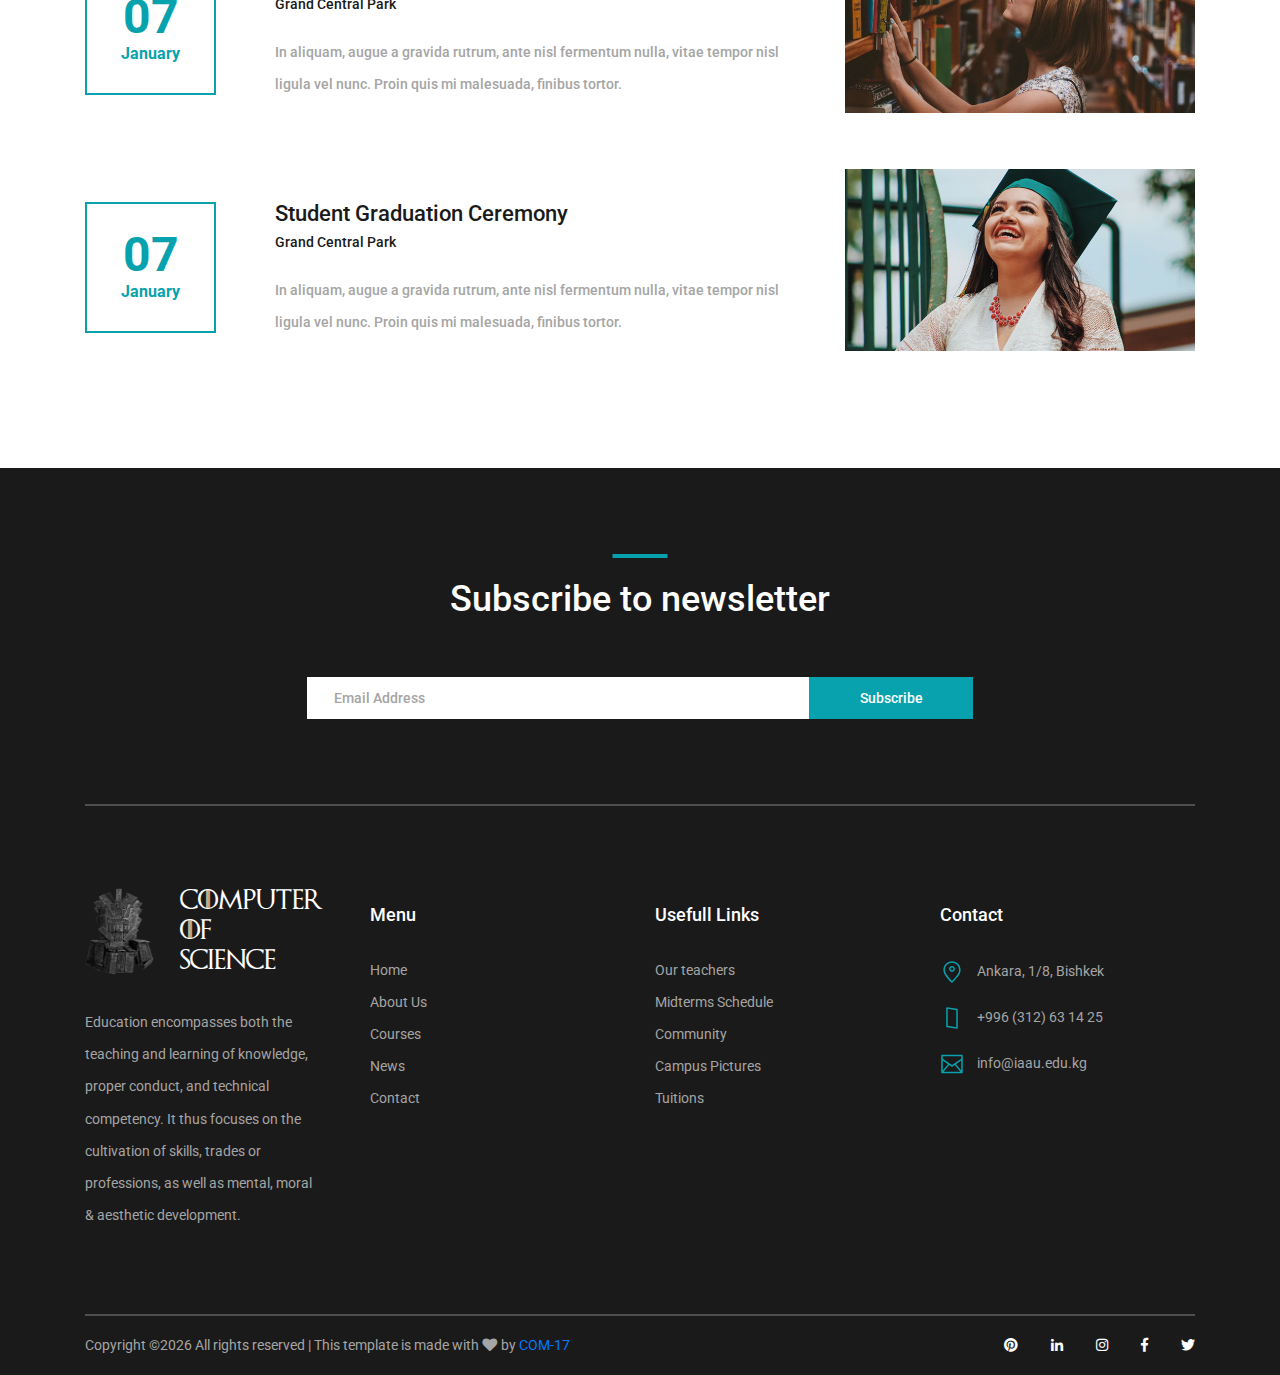
==== commit 4c0ba700: "modify code" ====
--- a/index.html
+++ b/index.html
@@ -46,7 +46,7 @@
 		</div>
 		<div class="header_side d-flex flex-row justify-content-center align-items-center">
 			<img src="images/phone-call.svg" alt="">
-			<span>+43 4566 7788 2457</span>
+			<span>+996 (312) 63-14-25</span>
 		</div>
 
 		<!-- Hamburger -->
@@ -592,10 +592,10 @@
 
 						<!-- Logo -->
 						<div class="logo_container">
-							<div class="logo">
-								<img src="images/logo.png" alt="">
-								<span>course</span>
-							</div>
+                            <img src="images/throne.png" alt="" width="70px" height="90px">
+                            <div class="logo">
+                                <span class="got-com">Computer Of Science</span>
+                            </div>
 						</div>
 
 						<p class="footer_about_text">Education encompasses both the teaching and learning of knowledge, proper conduct, and technical competency. It thus focuses on the cultivation of skills, trades or professions, as well as mental, moral & aesthetic development.</p>
--- a/styles/main_styles.css
+++ b/styles/main_styles.css
@@ -315,7 +315,7 @@
 	font-family: myFirstFont;
 	src: url(../plugins/GOTFont/9327.ttf);
 }
-.header_content .got-com { 
+.got-com {
     font-family:  myFirstFont;
 }
 .header_content::before
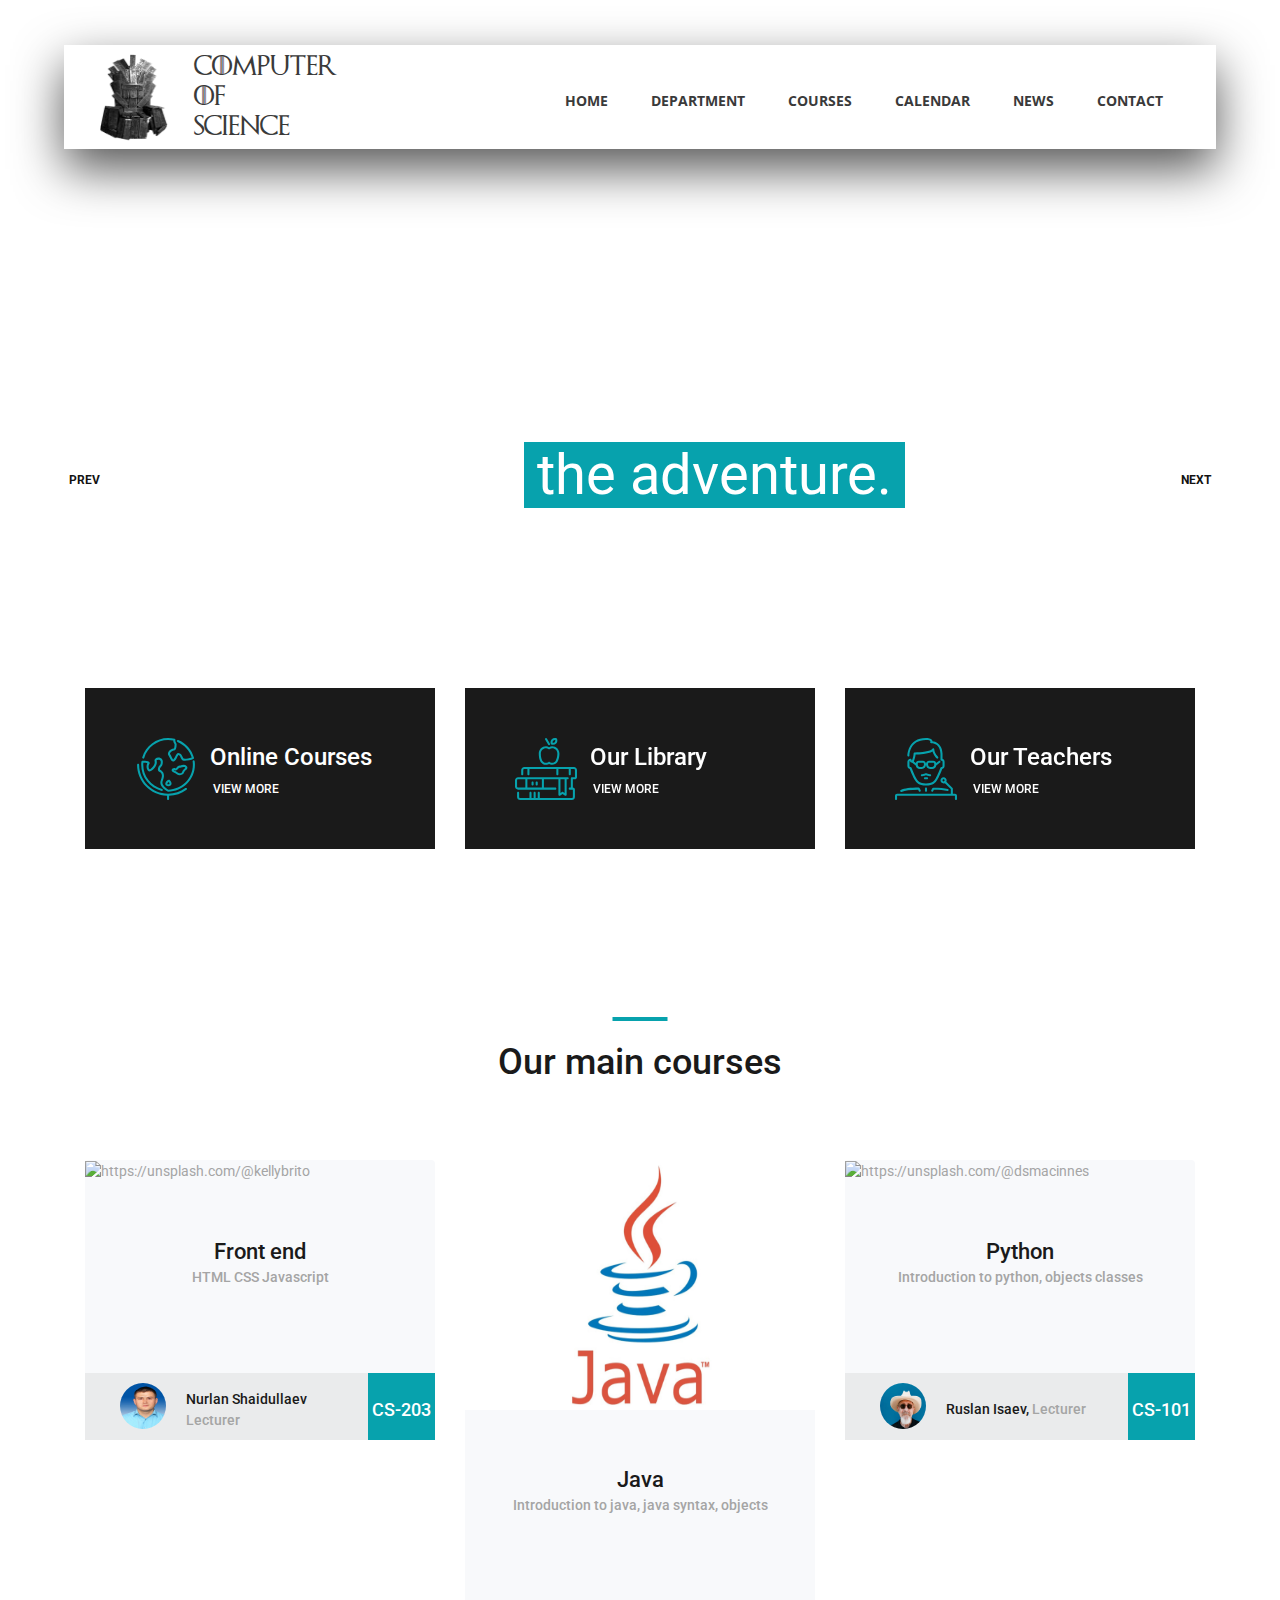
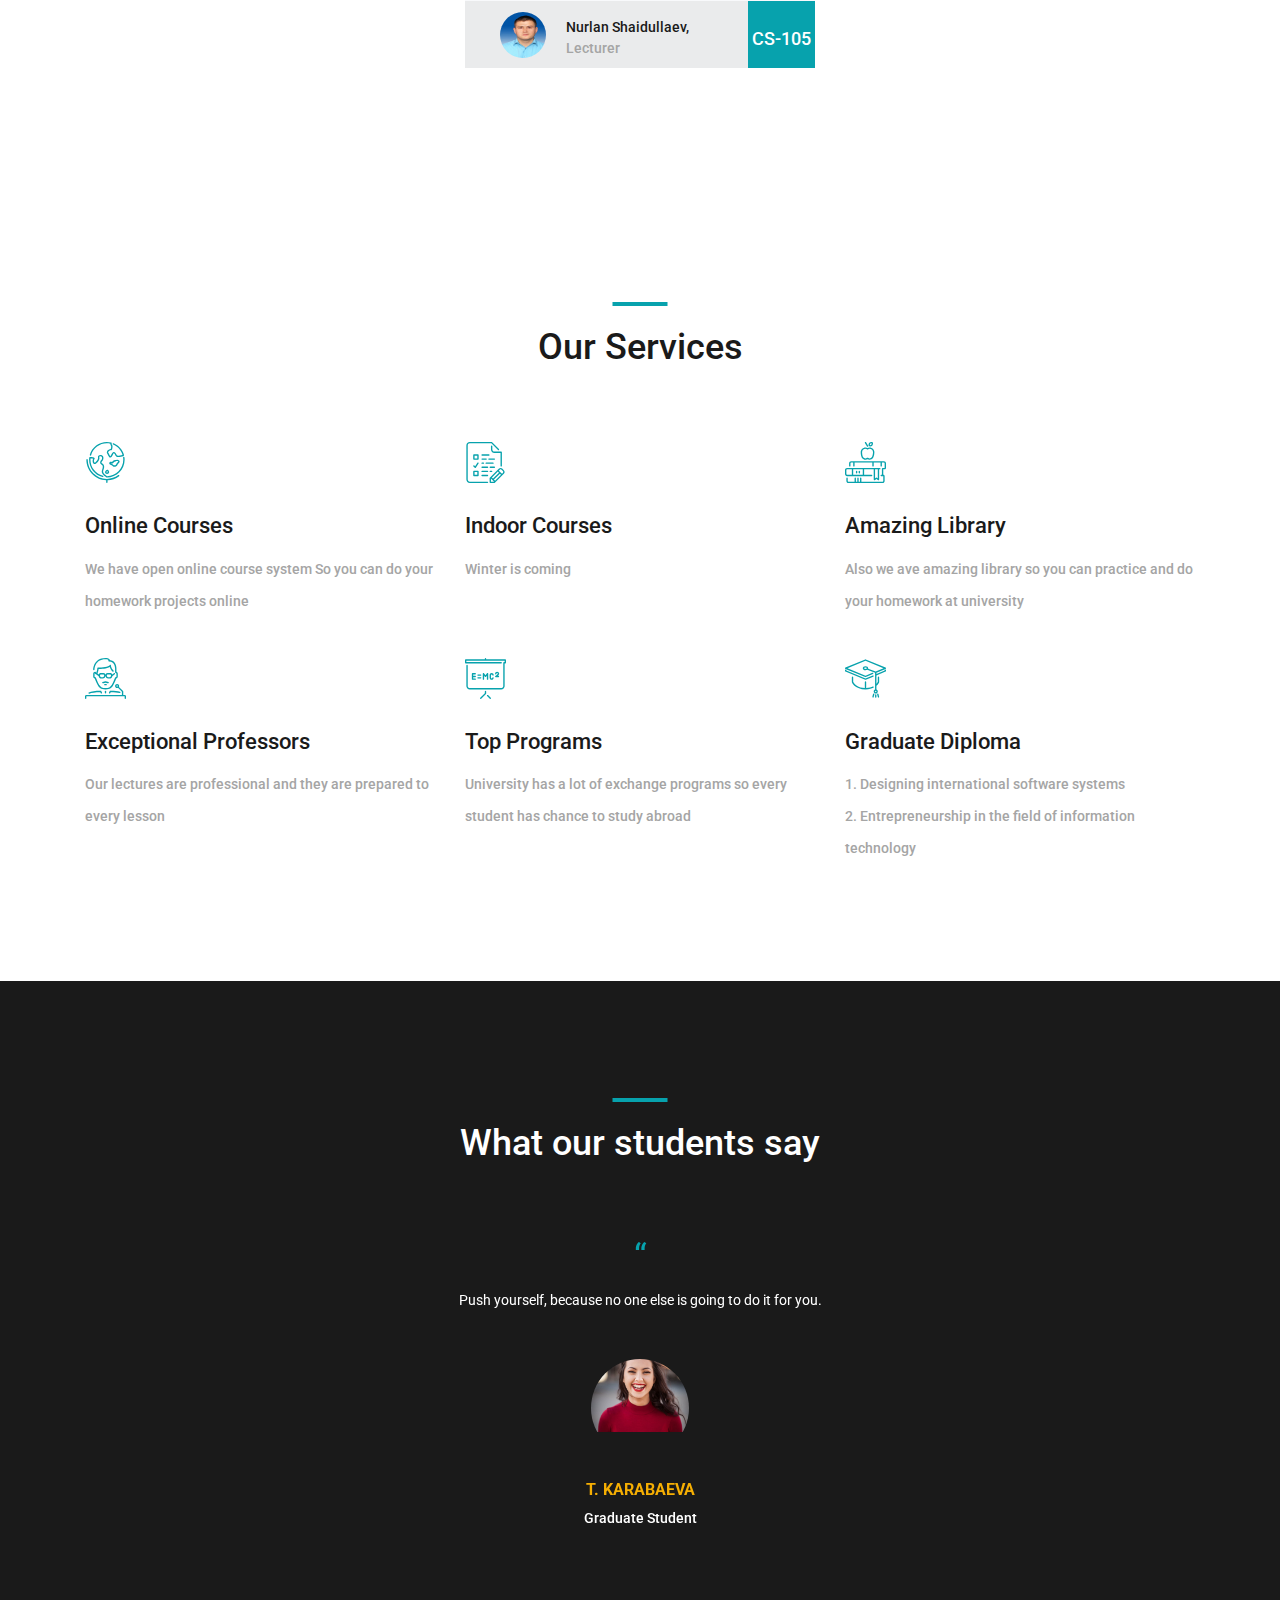
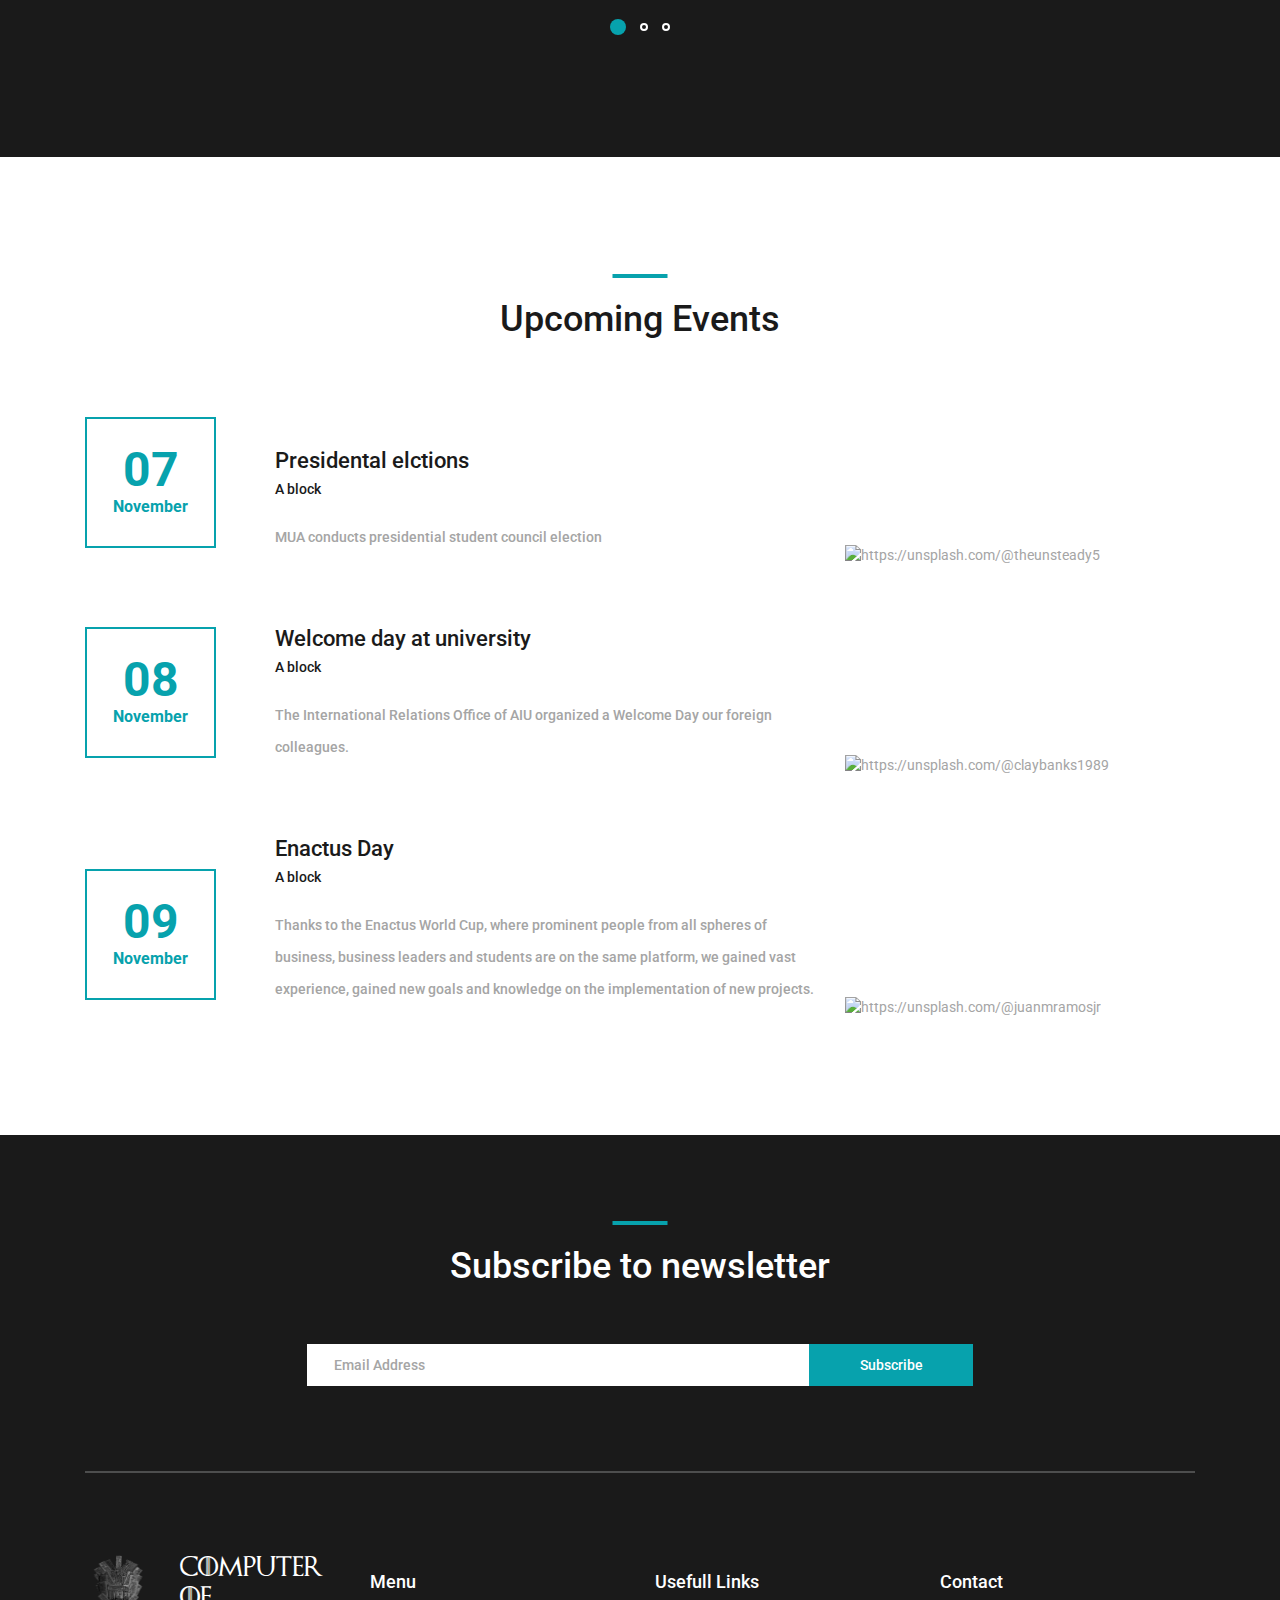
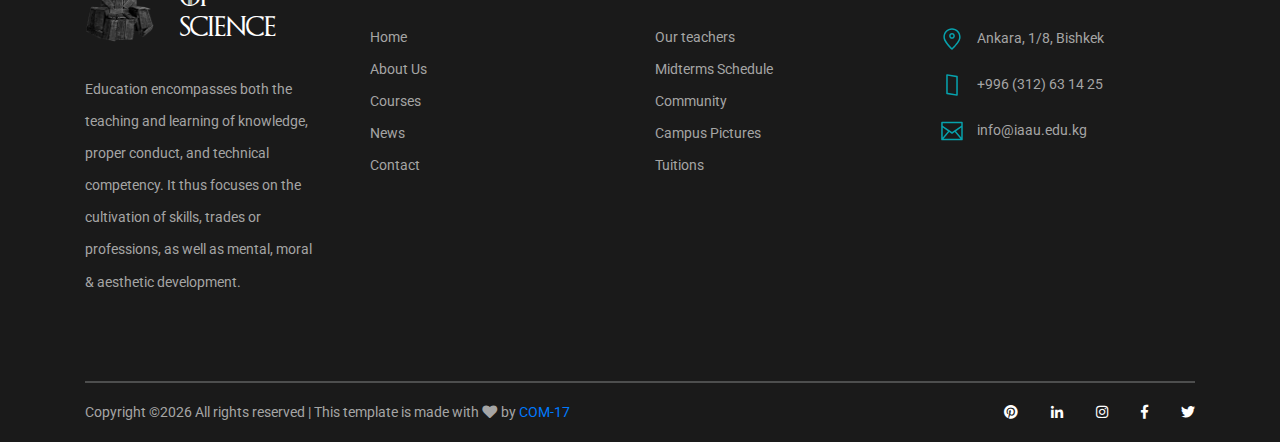
==== commit 95869c8f: "Update index.html" ====
--- a/index.html
+++ b/index.html
@@ -34,8 +34,8 @@
 			<nav class="main_nav_container">
 				<div class="main_nav">
 					<ul class="main_nav_list">
-						<li class="main_nav_item"><a href="#">home</a></li>
-						<li class="main_nav_item"><a href="#">about us</a></li>
+						<li class="main_nav_item"><a href="index.html">home</a></li>
+						<li class="main_nav_item"><a href="#">department</a></li>
 						<li class="main_nav_item"><a href="courses.html">courses</a></li>
 						<li class="main_nav_item"><a href="elements.html">calendar</a></li>
 						<li class="main_nav_item"><a href="news.html">news</a></li>
@@ -105,27 +105,27 @@
 				
 				<!-- Hero Slide -->
 				<div class="hero_slide">
-					<div class="hero_slide_background" style="background-image:url(images/slider_background.jpg)"></div>
+					<div class="hero_slide_background" style="background-image:url(images/maxresdefault.jpg)"></div>
 					<div class="hero_slide_container d-flex flex-column align-items-center justify-content-center">
 						<div class="hero_slide_content text-center">
-							<h1 data-animation-in="fadeInUp" data-animation-out="animate-out fadeOut">Get your <span>Education</span> today!</h1>
+							<h1 data-animation-in="fadeInUp" data-animation-out="animate-out fadeOut">Enjoy <span>the adventure.</span> </h1>
 						</div>
 					</div>
 				</div>
 				
 				<!-- Hero Slide -->
 				<div class="hero_slide">
-					<div class="hero_slide_background" style="background-image:url(images/slider_background.jpg)"></div>
+					<div class="hero_slide_background" style="background-image:url(images/67086752_2272940632783123_5535721435860828160_n.jpg)"></div>
 					<div class="hero_slide_container d-flex flex-column align-items-center justify-content-center">
 						<div class="hero_slide_content text-center">
-							<h1 data-animation-in="fadeInUp" data-animation-out="animate-out fadeOut">Get your <span>Education</span> today!</h1>
+							<h1 data-animation-in="fadeInUp" data-animation-out="animate-out fadeOut">Live to <span>Inspire</span> </h1>
 						</div>
 					</div>
 				</div>
 				
 				<!-- Hero Slide -->
 				<div class="hero_slide">
-					<div class="hero_slide_background" style="background-image:url(images/slider_background.jpg)"></div>
+					<div class="hero_slide_background" style="background-image:url(images/Building_B_of_IAAU.jpg)"></div>
 					<div class="hero_slide_container d-flex flex-column align-items-center justify-content-center">
 						<div class="hero_slide_content text-center">
 							<h1 data-animation-in="fadeInUp" data-animation-out="animate-out fadeOut">Get your <span>Education</span> today!</h1>
@@ -188,7 +188,7 @@
 			<div class="row">
 				<div class="col">
 					<div class="section_title text-center">
-						<h1>Popular Courses</h1>
+						<h1>Our main courses</h1>
 					</div>
 				</div>
 			</div>
@@ -198,17 +198,17 @@
 				<!-- Popular Course Item -->
 				<div class="col-lg-4 course_box">
 					<div class="card">
-						<img class="card-img-top" src="images/course_1.jpg" alt="https://unsplash.com/@kellybrito">
+						<img class="card-img-top" src="images/htmlCssJS.jpg" height="250" alt="https://unsplash.com/@kellybrito">
 						<div class="card-body text-center">
-							<div class="card-title"><a href="courses.html">A complete guide to design</a></div>
-							<div class="card-text">Adobe Guide, Layes, Smart Objects etc...</div>
+							<div class="card-title"><a href="courses.html">Front end</a></div>
+							<div class="card-text">HTML CSS Javascript</div>
 						</div>
 						<div class="price_box d-flex flex-row align-items-center">
 							<div class="course_author_image">
-								<img src="images/author.jpg" alt="https://unsplash.com/@mehdizadeh">
-							</div>
-							<div class="course_author_name">Michael Smith, <span>Author</span></div>
-							<div class="course_price d-flex flex-column align-items-center justify-content-center"><span>$29</span></div>
+								<img src="images/n.shaidullaev.jpg" width = 50 height = 50 alt="https://unsplash.com/@mehdizadeh">
+							</div>
+							<div class="course_author_name">Nurlan Shaidullaev <span>Lecturer</span></div>
+							<div class="course_price d-flex flex-column align-items-center justify-content-center"><span>CS-203</span></div>
 						</div>
 					</div>
 				</div>
@@ -216,17 +216,17 @@
 				<!-- Popular Course Item -->
 				<div class="col-lg-4 course_box">
 					<div class="card">
-						<img class="card-img-top" src="images/course_2.jpg" alt="https://unsplash.com/@cikstefan">
+						<img class="card-img-top" src="images/java.jpeg" height="250" alt="https://unsplash.com/@cikstefan">
 						<div class="card-body text-center">
-							<div class="card-title"><a href="courses.html">Beginners guide to HTML</a></div>
-							<div class="card-text">Adobe Guide, Layes, Smart Objects etc...</div>
+							<div class="card-title"><a href="courses.html">Java</a></div>
+							<div class="card-text">Introduction to java, java syntax, objects</div>
 						</div>
 						<div class="price_box d-flex flex-row align-items-center">
 							<div class="course_author_image">
-								<img src="images/author.jpg" alt="https://unsplash.com/@mehdizadeh">
-							</div>
-							<div class="course_author_name">Michael Smith, <span>Author</span></div>
-							<div class="course_price d-flex flex-column align-items-center justify-content-center"><span>$29</span></div>
+								<img src="images/n.shaidullaev.jpg" width="50" height="50" alt="https://unsplash.com/@mehdizadeh">
+							</div>
+							<div class="course_author_name">Nurlan Shaidullaev, <span>Lecturer</span></div>
+							<div class="course_price d-flex flex-column align-items-center justify-content-center"><span>CS-105</span></div>
 						</div>
 					</div>
 				</div>
@@ -234,17 +234,17 @@
 				<!-- Popular Course Item -->
 				<div class="col-lg-4 course_box">
 					<div class="card">
-						<img class="card-img-top" src="images/course_3.jpg" alt="https://unsplash.com/@dsmacinnes">
+						<img class="card-img-top" src="images/images.jpg" height="250" alt="https://unsplash.com/@dsmacinnes">
 						<div class="card-body text-center">
-							<div class="card-title"><a href="courses.html">Advanced Photoshop</a></div>
-							<div class="card-text">Adobe Guide, Layes, Smart Objects etc...</div>
+							<div class="card-title"><a href="courses.html">Python</a></div>
+							<div class="card-text">Introduction to python, objects classes</div>
 						</div>
 						<div class="price_box d-flex flex-row align-items-center">
 							<div class="course_author_image">
-								<img src="images/author.jpg" alt="https://unsplash.com/@mehdizadeh">
-							</div>
-							<div class="course_author_name">Michael Smith, <span>Author</span></div>
-							<div class="course_price d-flex flex-column align-items-center justify-content-center"><span>$29</span></div>
+								<img src="images/teacher_5.jpg" width="50" height="50" alt="https://unsplash.com/@mehdizadeh">
+							</div>
+							<div class="course_author_name">Ruslan Isaev, <span>Lecturer</span></div>
+							<div class="course_price d-flex flex-column align-items-center justify-content-center"><span>CS-101</span></div>
 						</div>
 					</div>
 				</div>
@@ -252,48 +252,8 @@
 		</div>		
 	</div>
 
-	<!-- Register -->
-
-	<div class="register">
-
-		<div class="container-fluid">
-			
-			<div class="row row-eq-height">
-				<div class="col-lg-6 nopadding">
-					
-					<!-- Register -->
-
-					<div class="register_section d-flex flex-column align-items-center justify-content-center">
-						<div class="register_content text-center">
-							<h1 class="register_title">Register now and get a discount <span>50%</span> discount until 1 January</h1>
-							<p class="register_text">In aliquam, augue a gravida rutrum, ante nisl fermentum nulla, vitae tempor nisl ligula vel nunc. Proin quis mi malesuada, finibus tortor fermentum. Aliquam, augue a gravida rutrum, ante nisl fermentum nulla, vitae tempo.</p>
-							<div class="button button_1 register_button mx-auto trans_200"><a href="#">register now</a></div>
-						</div>
-					</div>
-
-				</div>
-
-				<div class="col-lg-6 nopadding">
-					
-					<!-- Search -->
-
-					<div class="search_section d-flex flex-column align-items-center justify-content-center">
-						<div class="search_background" style="background-image:url(images/search_background.jpg);"></div>
-						<div class="search_content text-center">
-							<h1 class="search_title">Search for your course</h1>
-							<form id="search_form" class="search_form" action="post">
-								<input id="search_form_name" class="input_field search_form_name" type="text" placeholder="Course Name" required="required" data-error="Course name is required.">
-								<input id="search_form_category" class="input_field search_form_category" type="text" placeholder="Category">
-								<input id="search_form_degree" class="input_field search_form_degree" type="text" placeholder="Degree">
-								<button id="search_submit_button" type="submit" class="search_submit_button trans_200" value="Submit">search course</button>
-							</form>
-						</div> 
-					</div>
-
-				</div>
-			</div>
-		</div>
-	</div>
+
+
 
 	<!-- Services -->
 
@@ -315,7 +275,7 @@
 						<img src="images/earth-globe.svg" alt="">
 					</div>
 					<h3>Online Courses</h3>
-					<p>In aliquam, augue a gravida rutrum, ante nisl fermentum nulla, vitae tempor nisl ligula vel nunc. Proin quis mi malesuada, finibus tortor fermentum.</p>
+					<p> We have open online course system So you can do your homework projects online</p>
 				</div>
 
 				<div class="col-lg-4 service_item text-left d-flex flex-column align-items-start justify-content-start">
@@ -323,7 +283,7 @@
 						<img src="images/exam.svg" alt="">
 					</div>
 					<h3>Indoor Courses</h3>
-					<p>In aliquam, augue a gravida rutrum, ante nisl fermentum nulla, vitae tempor nisl ligula vel nunc. Proin quis mi malesuada, finibus tortor fermentum.</p>
+					<p>Winter is coming</p>
 				</div>
 
 				<div class="col-lg-4 service_item text-left d-flex flex-column align-items-start justify-content-start">
@@ -331,7 +291,7 @@
 						<img src="images/books.svg" alt="">
 					</div>
 					<h3>Amazing Library</h3>
-					<p>In aliquam, augue a gravida rutrum, ante nisl fermentum nulla, vitae tempor nisl ligula vel nunc. Proin quis mi malesuada, finibus tortor fermentum.</p>
+					<p> Also we ave amazing library so you can practice and do your homework at university</p>
 				</div>
 
 				<div class="col-lg-4 service_item text-left d-flex flex-column align-items-start justify-content-start">
@@ -339,7 +299,7 @@
 						<img src="images/professor.svg" alt="">
 					</div>
 					<h3>Exceptional Professors</h3>
-					<p>In aliquam, augue a gravida rutrum, ante nisl fermentum nulla, vitae tempor nisl ligula vel nunc. Proin quis mi malesuada, finibus tortor fermentum.</p>
+					<p>Our lectures are professional and they are prepared to every lesson</p>
 				</div>
 
 				<div class="col-lg-4 service_item text-left d-flex flex-column align-items-start justify-content-start">
@@ -347,7 +307,7 @@
 						<img src="images/blackboard.svg" alt="">
 					</div>
 					<h3>Top Programs</h3>
-					<p>In aliquam, augue a gravida rutrum, ante nisl fermentum nulla, vitae tempor nisl ligula vel nunc. Proin quis mi malesuada, finibus tortor fermentum.</p>
+					<p> University has a lot of exchange programs so every student has chance to study abroad</p>
 				</div>
 
 				<div class="col-lg-4 service_item text-left d-flex flex-column align-items-start justify-content-start">
@@ -355,7 +315,8 @@
 						<img src="images/mortarboard.svg" alt="">
 					</div>
 					<h3>Graduate Diploma</h3>
-					<p>In aliquam, augue a gravida rutrum, ante nisl fermentum nulla, vitae tempor nisl ligula vel nunc. Proin quis mi malesuada, finibus tortor fermentum.</p>
+					<p> 1. Designing international software systems <br>
+						2. Entrepreneurship in the field of information technology</p>
 				</div>
 
 			</div>
@@ -367,7 +328,7 @@
 	<div class="testimonials page_section">
 		<!-- <div class="testimonials_background" style="background-image:url(images/testimonials_background.jpg)"></div> -->
 		<div class="testimonials_background_container prlx_parent">
-			<div class="testimonials_background prlx" style="background-image:url(images/testimonials_background.jpg)"></div>
+			<div class="testimonials_background prlx" style="background-image:url(images/vypusk.jpg)"></div>
 		</div>
 		<div class="container">
 
@@ -391,12 +352,12 @@
 							<div class="owl-item">
 								<div class="testimonials_item text-center">
 									<div class="quote">“</div>
-									<p class="testimonials_text">In aliquam, augue a gravida rutrum, ante nisl fermentum nulla, vitae tempor nisl ligula vel nunc. Proin quis mi malesuada, finibus tortor fermentum.In aliquam, augue a gravida rutrum, ante nisl fermentum nulla, vitae tempor nisl ligula vel nunc. Proin quis mi malesuada, finibus tortor fermentum.</p>
+									<p class="testimonials_text">  Push yourself, because no one else is going to do it for you.</p>
 									<div class="testimonial_user">
 										<div class="testimonial_image mx-auto">
-											<img src="images/testimonials_user.jpg" alt="">
+											<img src="images/teacher_1.jpg" alt="">
 										</div>
-										<div class="testimonial_name">james cooper</div>
+										<div class="testimonial_name">T. Karabaeva</div>
 										<div class="testimonial_title">Graduate Student</div>
 									</div>
 								</div>
@@ -406,12 +367,12 @@
 							<div class="owl-item">
 								<div class="testimonials_item text-center">
 									<div class="quote">“</div>
-									<p class="testimonials_text">In aliquam, augue a gravida rutrum, ante nisl fermentum nulla, vitae tempor nisl ligula vel nunc. Proin quis mi malesuada, finibus tortor fermentum.In aliquam, augue a gravida rutrum, ante nisl fermentum nulla, vitae tempor nisl ligula vel nunc. Proin quis mi malesuada, finibus tortor fermentum.</p>
+									<p class="testimonials_text">The harder you work for something, the greater you’ll feel when you achieve it.</p>
 									<div class="testimonial_user">
 										<div class="testimonial_image mx-auto">
-											<img src="images/testimonials_user.jpg" alt="">
+											<img src="images/teacher_3.jpg" alt="">
 										</div>
-										<div class="testimonial_name">james cooper</div>
+										<div class="testimonial_name">B Mamytov</div>
 										<div class="testimonial_title">Graduate Student</div>
 									</div>
 								</div>
@@ -421,12 +382,12 @@
 							<div class="owl-item">
 								<div class="testimonials_item text-center">
 									<div class="quote">“</div>
-									<p class="testimonials_text">In aliquam, augue a gravida rutrum, ante nisl fermentum nulla, vitae tempor nisl ligula vel nunc. Proin quis mi malesuada, finibus tortor fermentum.In aliquam, augue a gravida rutrum, ante nisl fermentum nulla, vitae tempor nisl ligula vel nunc. Proin quis mi malesuada, finibus tortor fermentum.</p>
+									<p class="testimonials_text"> Wake up with determination. Go to bed with satisfaction.</p>
 									<div class="testimonial_user">
 										<div class="testimonial_image mx-auto">
-											<img src="images/testimonials_user.jpg" alt="">
+											<img src="images/teacher_6.jpg" alt="">
 										</div>
-										<div class="testimonial_name">james cooper</div>
+										<div class="testimonial_name">Avazbekov M</div>
 										<div class="testimonial_title">Graduate Student</div>
 									</div>
 								</div>
@@ -464,21 +425,21 @@
 							<div class="col-lg-2 order-lg-1 order-2">
 								<div class="event_date d-flex flex-column align-items-center justify-content-center">
 									<div class="event_day">07</div>
-									<div class="event_month">January</div>
+									<div class="event_month">November</div>
 								</div>
 							</div>
 
 							<div class="col-lg-6 order-lg-2 order-3">
 								<div class="event_content">
-									<div class="event_name"><a class="trans_200" href="#">Student Festival</a></div>
-									<div class="event_location">Grand Central Park</div>
-									<p>In aliquam, augue a gravida rutrum, ante nisl fermentum nulla, vitae tempor nisl ligula vel nunc. Proin quis mi malesuada, finibus tortor.</p>
+									<div class="event_name"><a class="trans_200" href="#">Presidental elctions</a></div>
+									<div class="event_location">A block</div>
+									<p> MUA conducts presidential student council election</p>
 								</div>
 							</div>
 
 							<div class="col-lg-4 order-lg-3 order-1">
 								<div class="event_image">
-									<img src="images/event_1.jpg" alt="https://unsplash.com/@theunsteady5">
+									<img src="images/vypusk2.jpg" alt="https://unsplash.com/@theunsteady5">
 								</div>
 							</div>
 
@@ -493,22 +454,22 @@
 
 							<div class="col-lg-2 order-lg-1 order-2">
 								<div class="event_date d-flex flex-column align-items-center justify-content-center">
-									<div class="event_day">07</div>
-									<div class="event_month">January</div>
+									<div class="event_day">08</div>
+									<div class="event_month">November</div>
 								</div>
 							</div>
 
 							<div class="col-lg-6 order-lg-2 order-3">
 								<div class="event_content">
-									<div class="event_name"><a class="trans_200" href="#">Open day in the Univesrsity campus</a></div>
-									<div class="event_location">Grand Central Park</div>
-									<p>In aliquam, augue a gravida rutrum, ante nisl fermentum nulla, vitae tempor nisl ligula vel nunc. Proin quis mi malesuada, finibus tortor.</p>
+									<div class="event_name"><a class="trans_200" href="#">Welcome day at university</a></div>
+									<div class="event_location">A block</div>
+									<p>The International Relations Office of AIU organized a Welcome Day our foreign colleagues.</p>
 								</div>
 							</div>
 
 							<div class="col-lg-4 order-lg-3 order-1">
 								<div class="event_image">
-									<img src="images/event_2.jpg" alt="https://unsplash.com/@claybanks1989">
+									<img src="images/vypusk3.jpg" alt="https://unsplash.com/@claybanks1989">
 								</div>
 							</div>
 
@@ -523,22 +484,22 @@
 
 							<div class="col-lg-2 order-lg-1 order-2">
 								<div class="event_date d-flex flex-column align-items-center justify-content-center">
-									<div class="event_day">07</div>
-									<div class="event_month">January</div>
+									<div class="event_day">09</div>
+									<div class="event_month">November</div>
 								</div>
 							</div>
 
 							<div class="col-lg-6 order-lg-2 order-3">
 								<div class="event_content">
-									<div class="event_name"><a class="trans_200" href="#">Student Graduation Ceremony</a></div>
-									<div class="event_location">Grand Central Park</div>
-									<p>In aliquam, augue a gravida rutrum, ante nisl fermentum nulla, vitae tempor nisl ligula vel nunc. Proin quis mi malesuada, finibus tortor.</p>
+									<div class="event_name"><a class="trans_200" href="#">Enactus Day</a></div>
+									<div class="event_location">A block</div>
+									<p>Thanks to the Enactus World Cup, where prominent people from all spheres of business, business leaders and students are on the same platform, we gained vast experience, gained new goals and knowledge on the implementation of new projects.</p>
 								</div>
 							</div>
 
 							<div class="col-lg-4 order-lg-3 order-1">
 								<div class="event_image">
-									<img src="images/event_3.jpg" alt="https://unsplash.com/@juanmramosjr">
+									<img src="images/vypusk.jpg" alt="https://unsplash.com/@juanmramosjr">
 								</div>
 							</div>
 
@@ -700,4 +661,4 @@
 <script src="js/custom.js"></script>
 
 </body>
-</html>+</html>
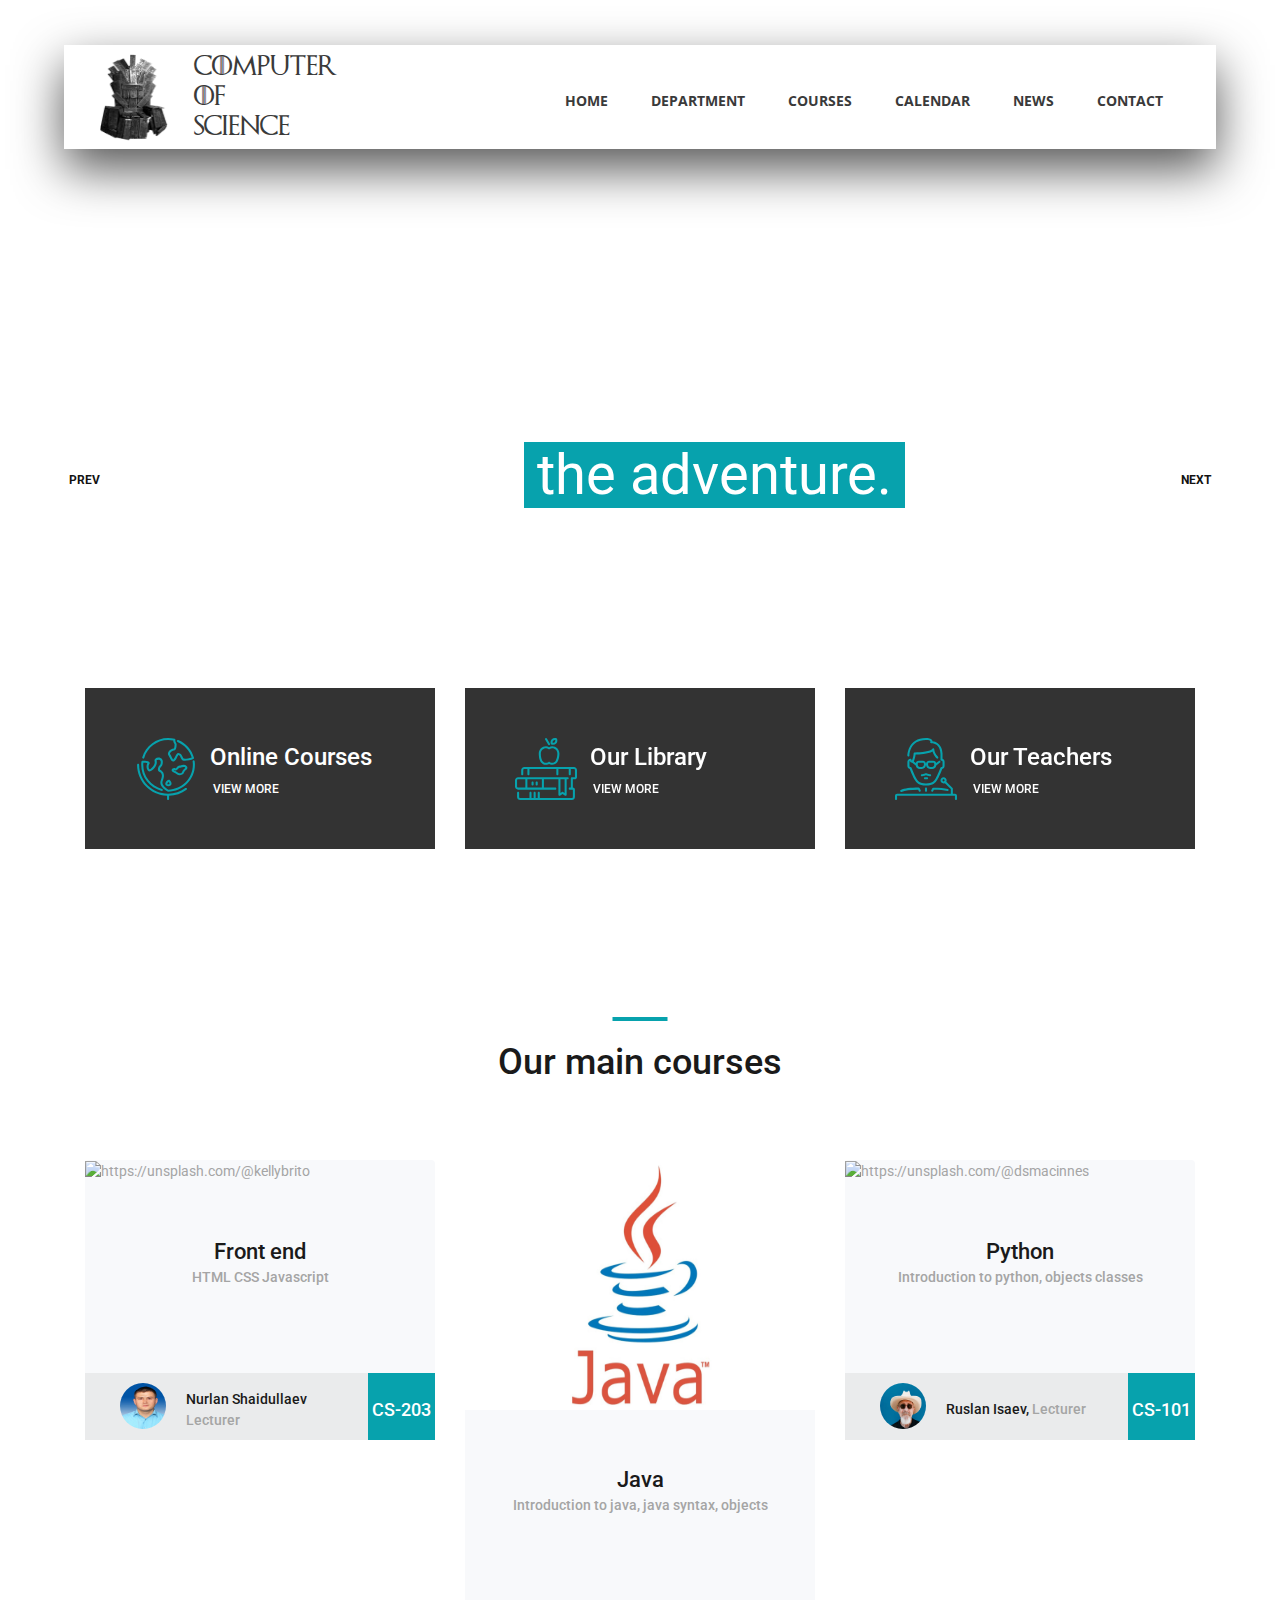
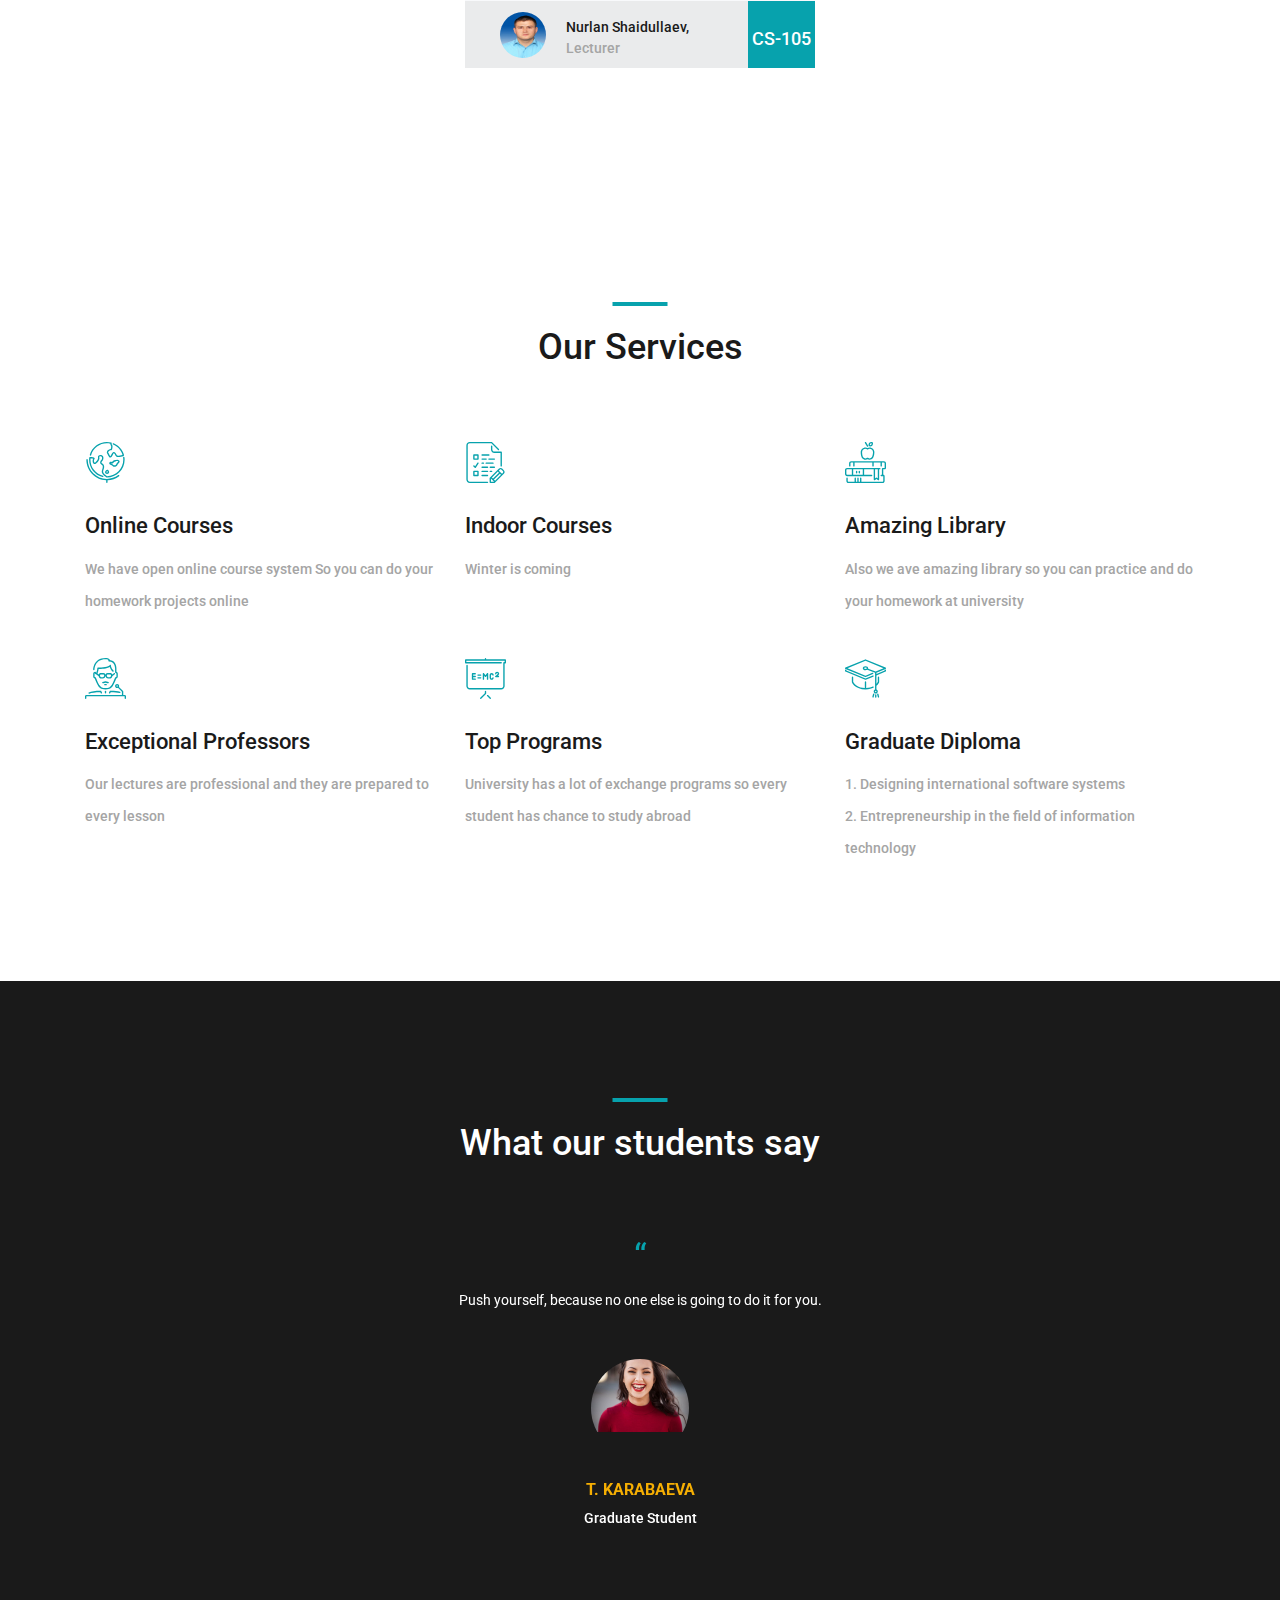
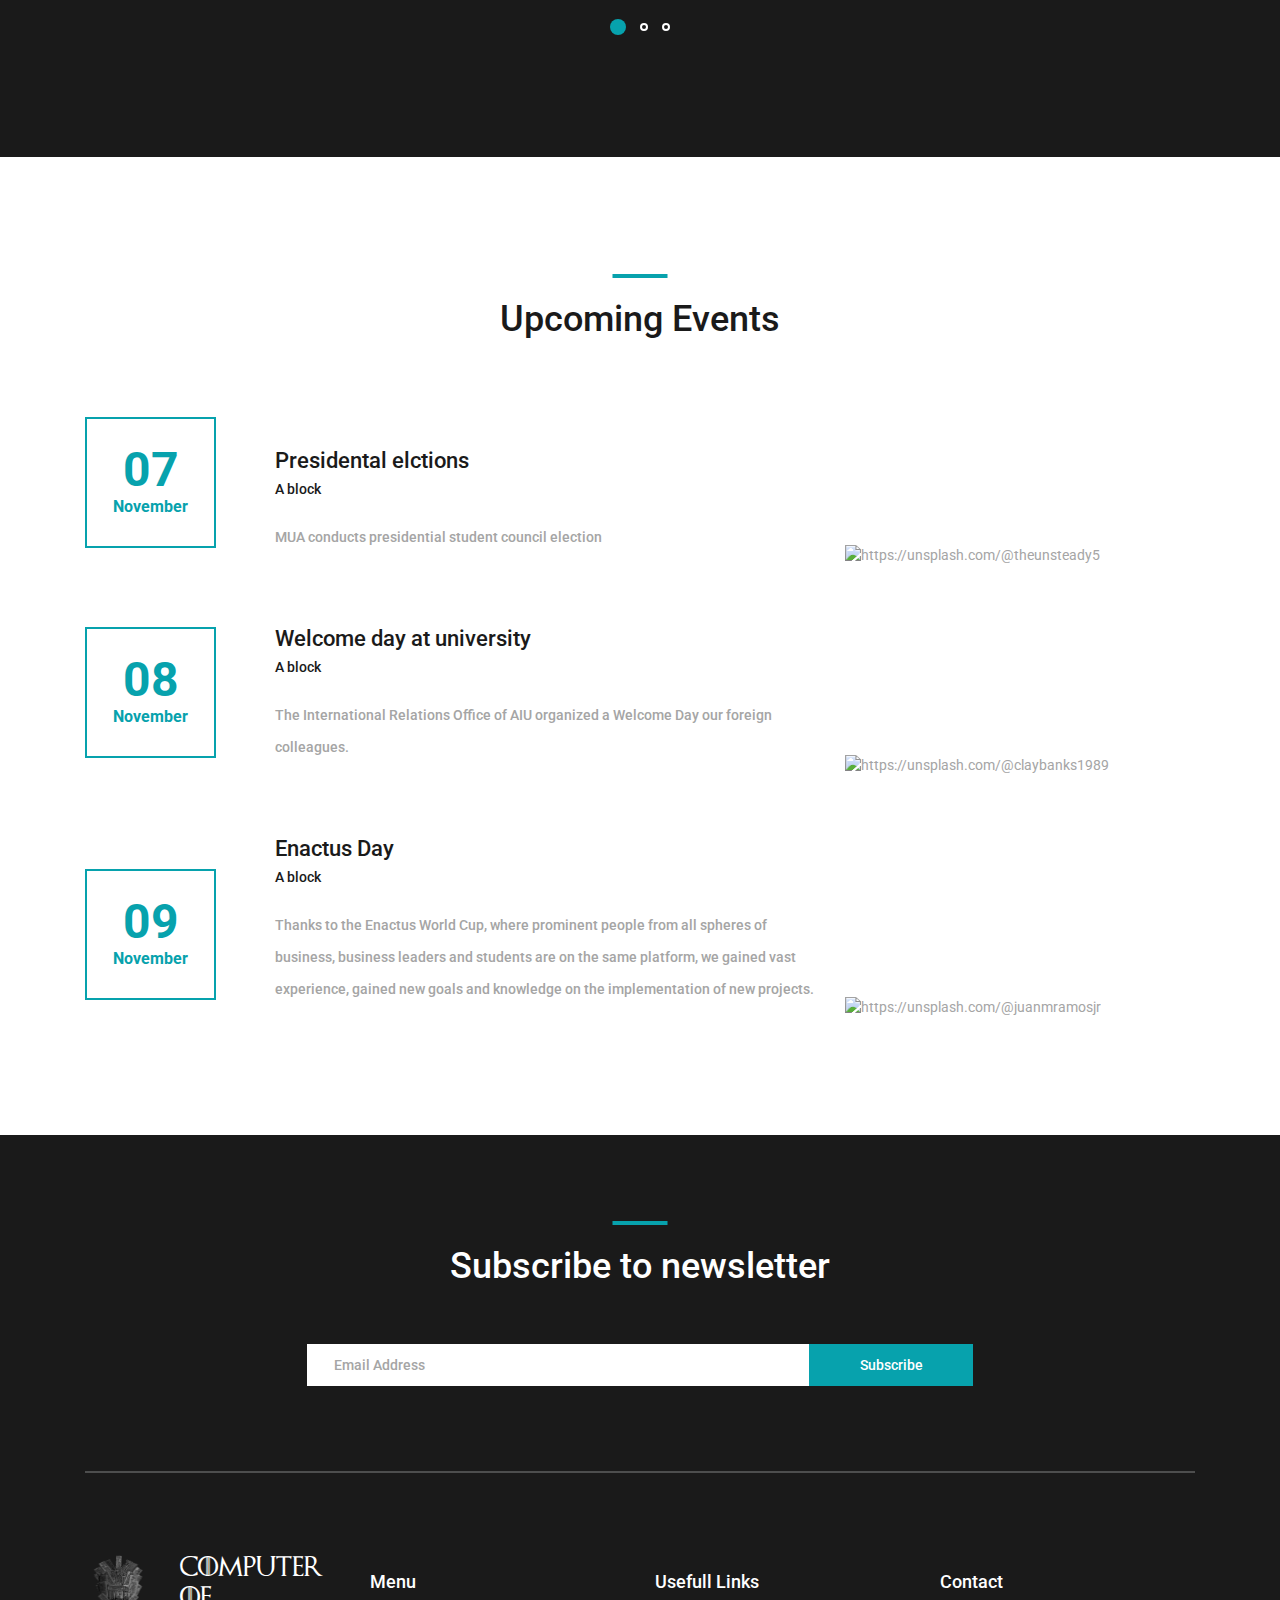
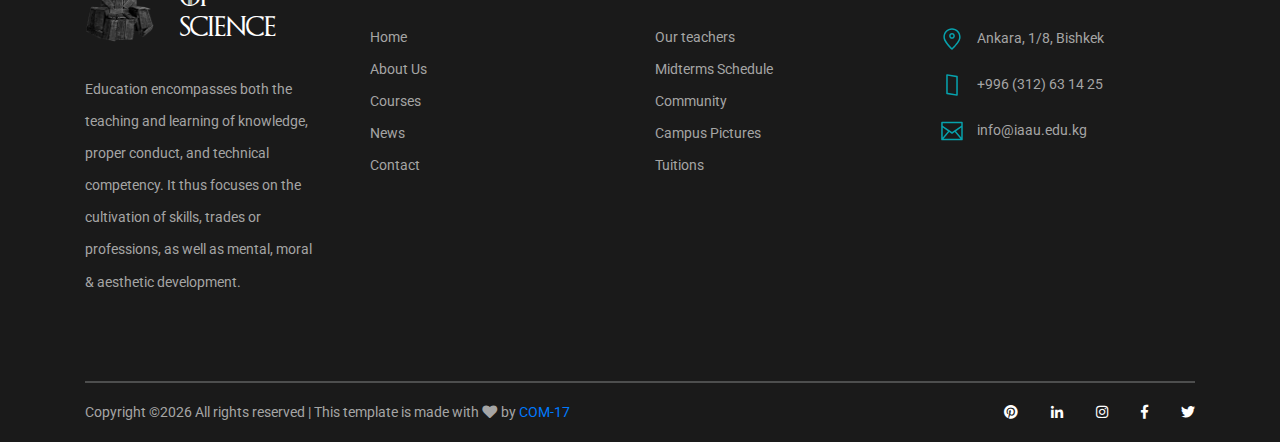
==== commit 9cc91029: "adding link to department.html" ====
--- a/index.html
+++ b/index.html
@@ -35,7 +35,7 @@
 				<div class="main_nav">
 					<ul class="main_nav_list">
 						<li class="main_nav_item"><a href="index.html">home</a></li>
-						<li class="main_nav_item"><a href="#">department</a></li>
+						<li class="main_nav_item"><a href="department.html">department</a></li>
 						<li class="main_nav_item"><a href="courses.html">courses</a></li>
 						<li class="main_nav_item"><a href="elements.html">calendar</a></li>
 						<li class="main_nav_item"><a href="news.html">news</a></li>
--- a/styles/main_styles.css
+++ b/styles/main_styles.css
@@ -795,7 +795,7 @@
 {
 	width: 100%;
 	height: 161px;
-	background: #1a1a1a;
+	background: #333333;
 	padding-left: 50px;
 	cursor: pointer;
 }
@@ -1514,4 +1514,4 @@
 .footer_social .menu_social_item:last-child
 {
 	margin-right: 0px;
-}+}
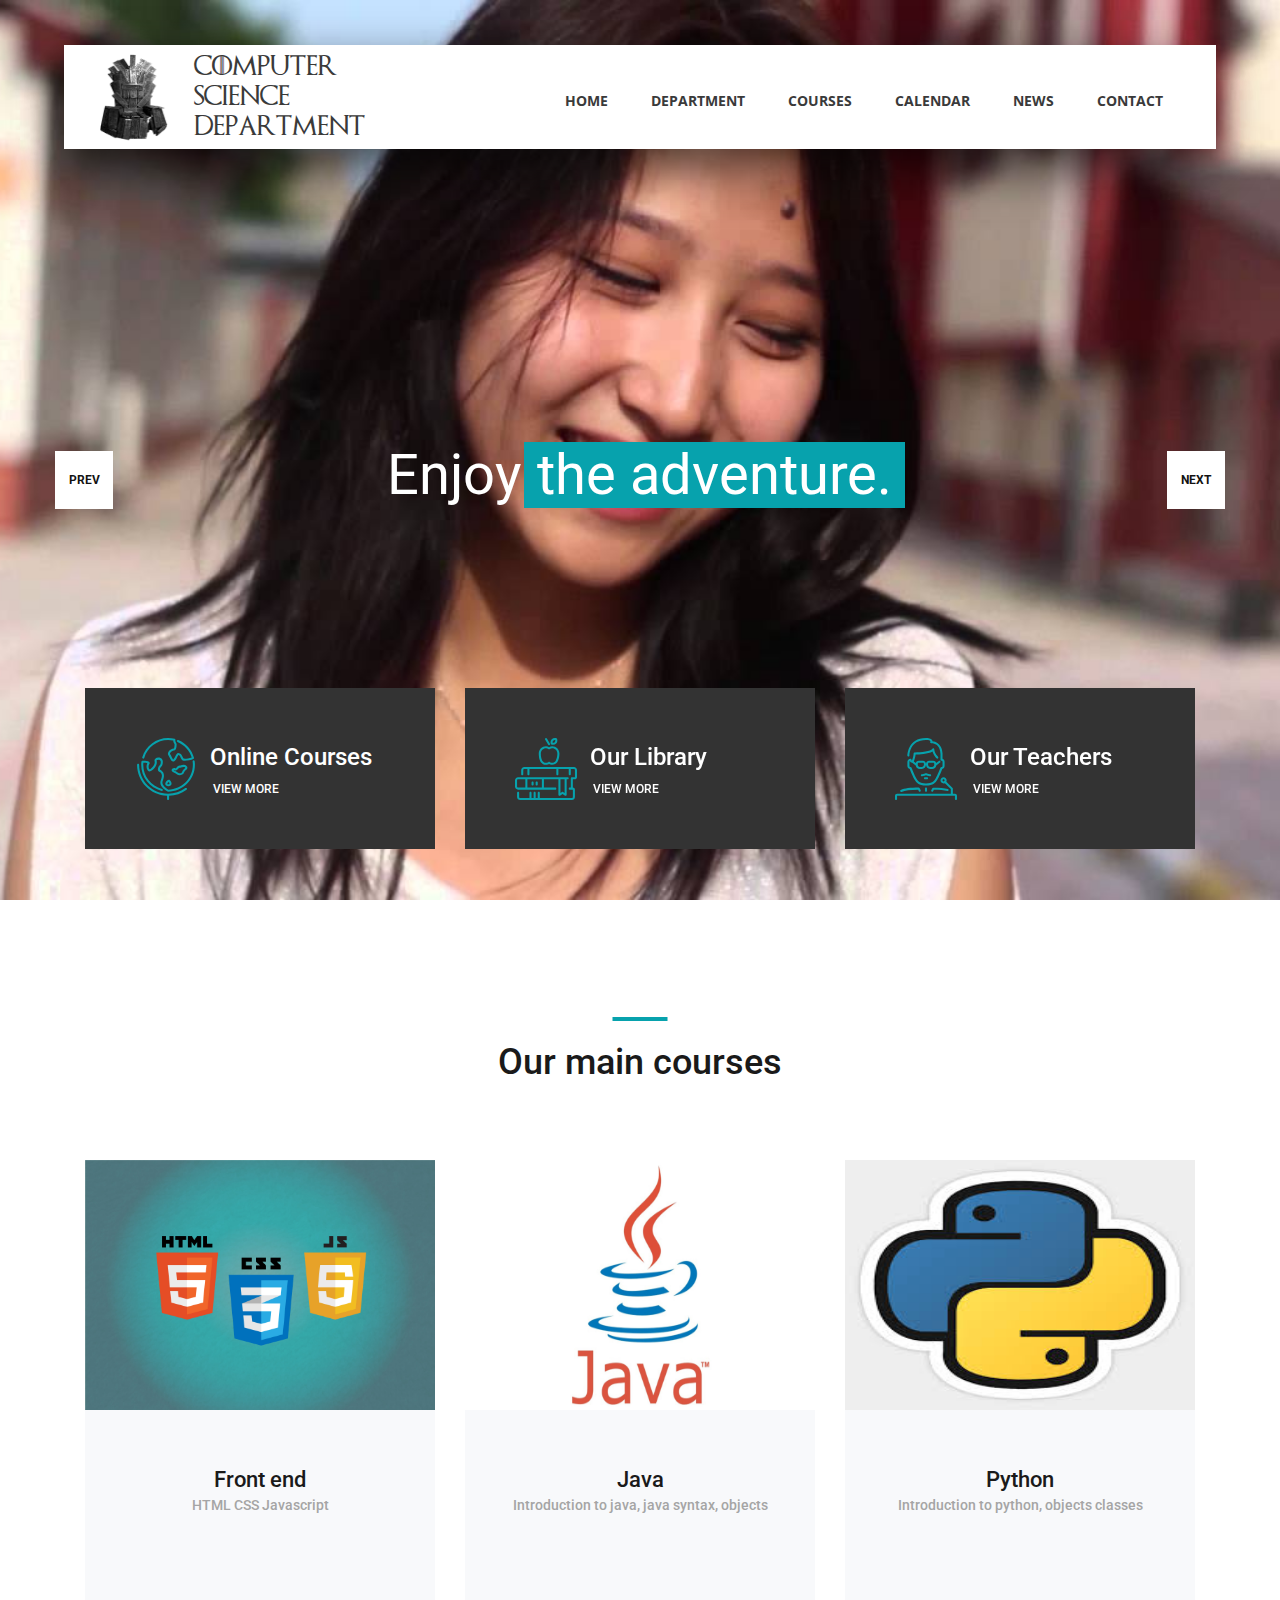
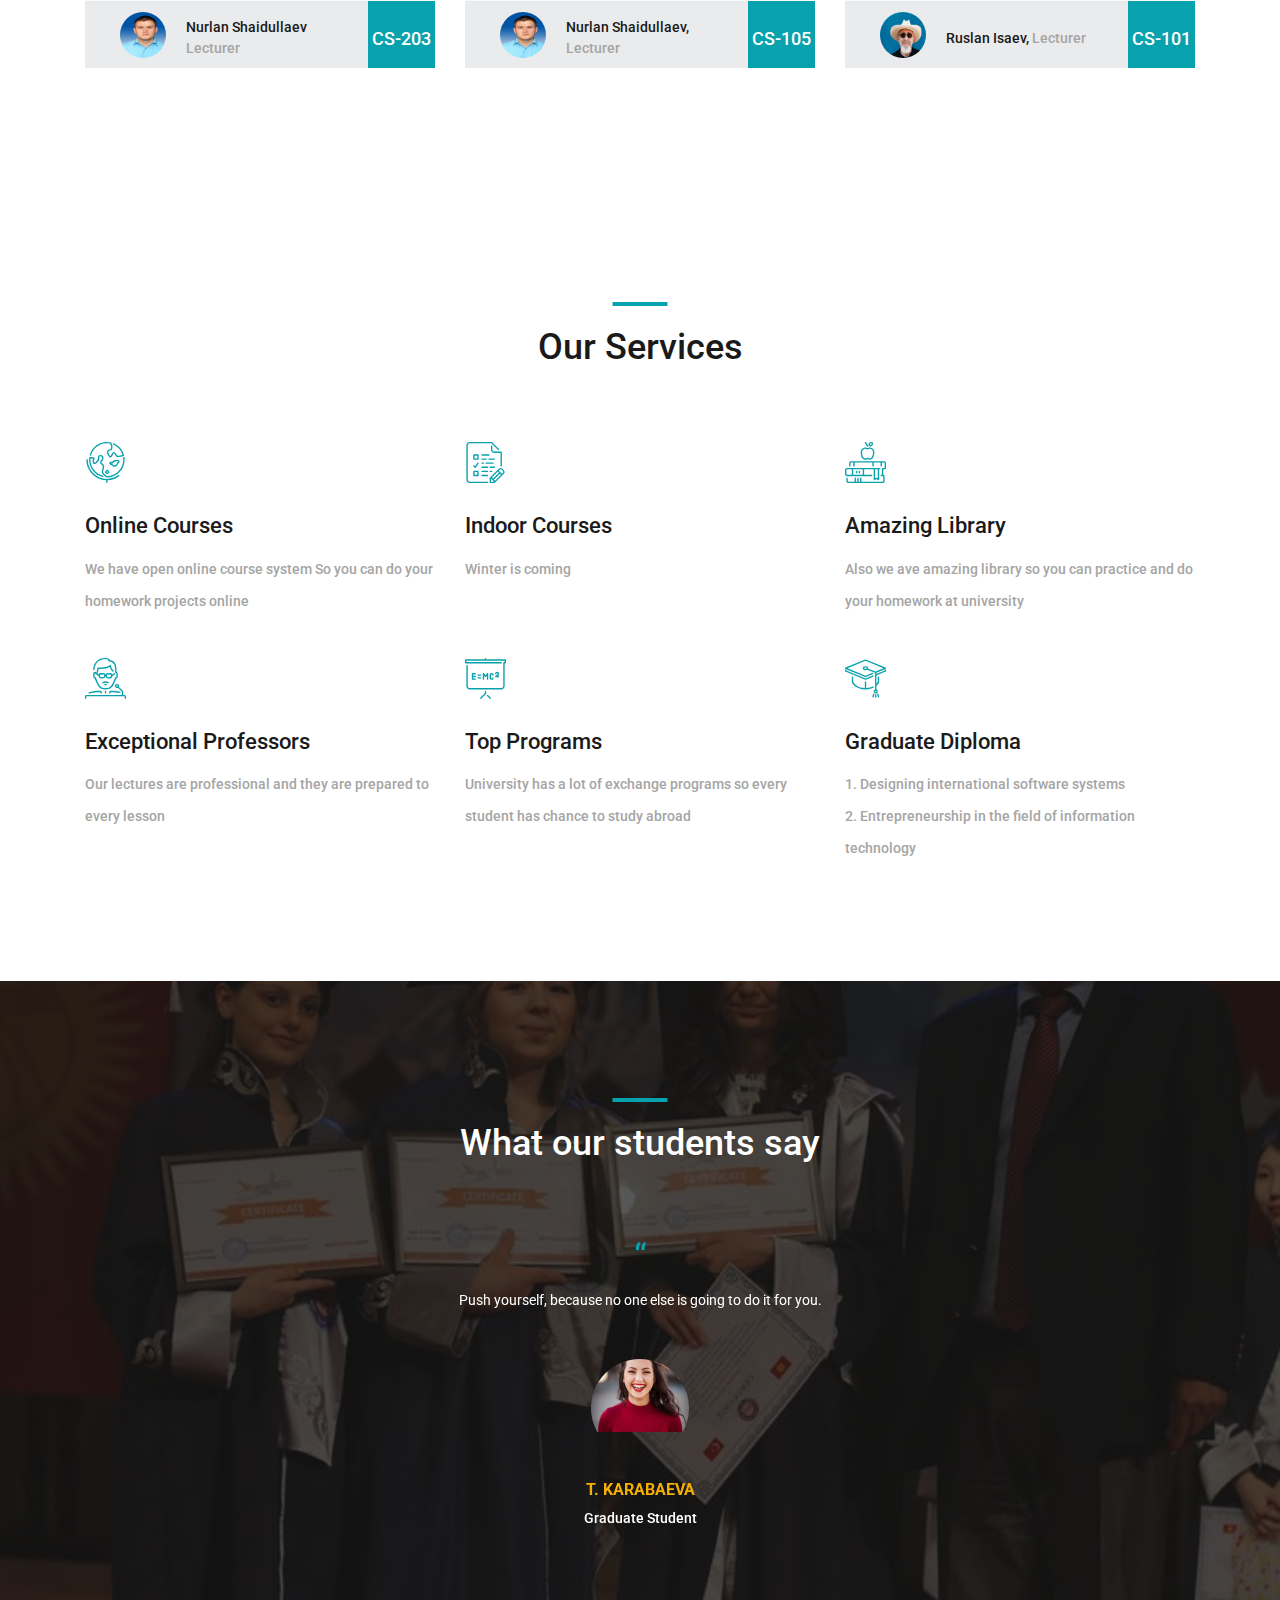
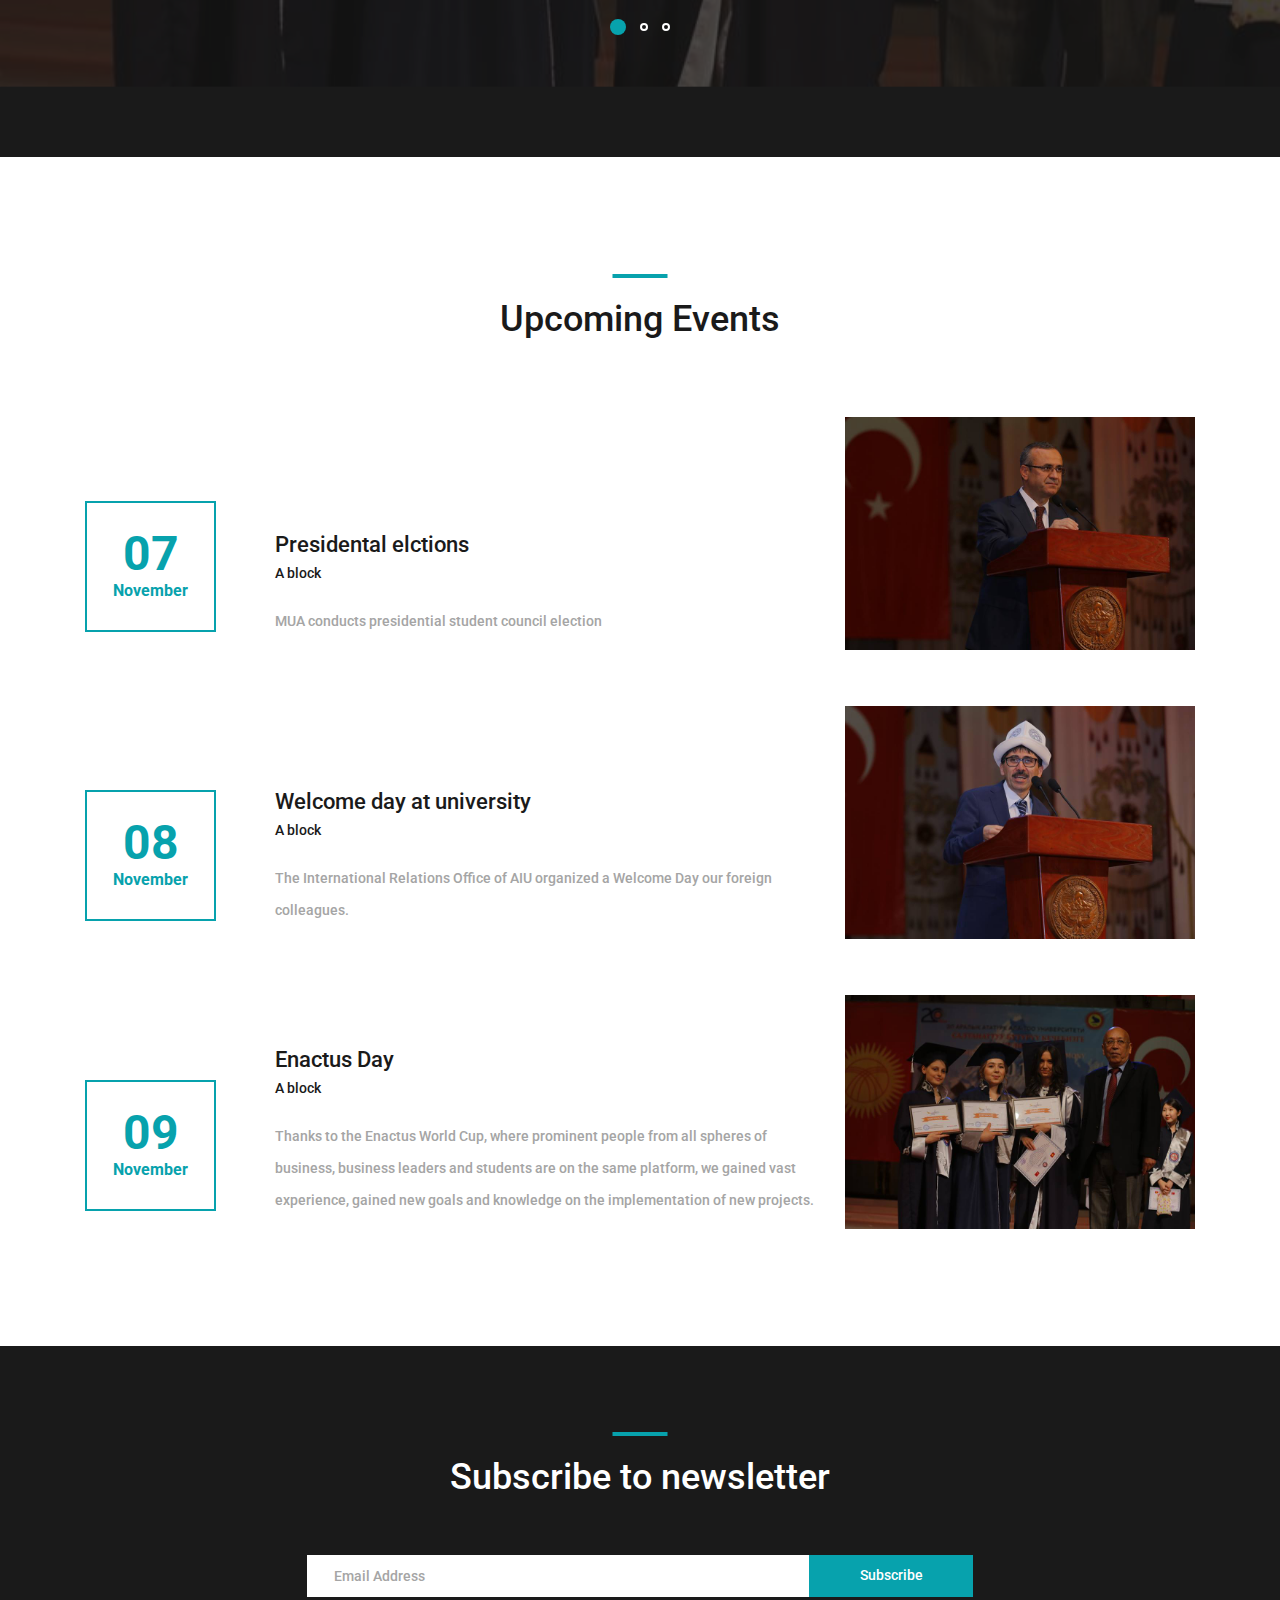
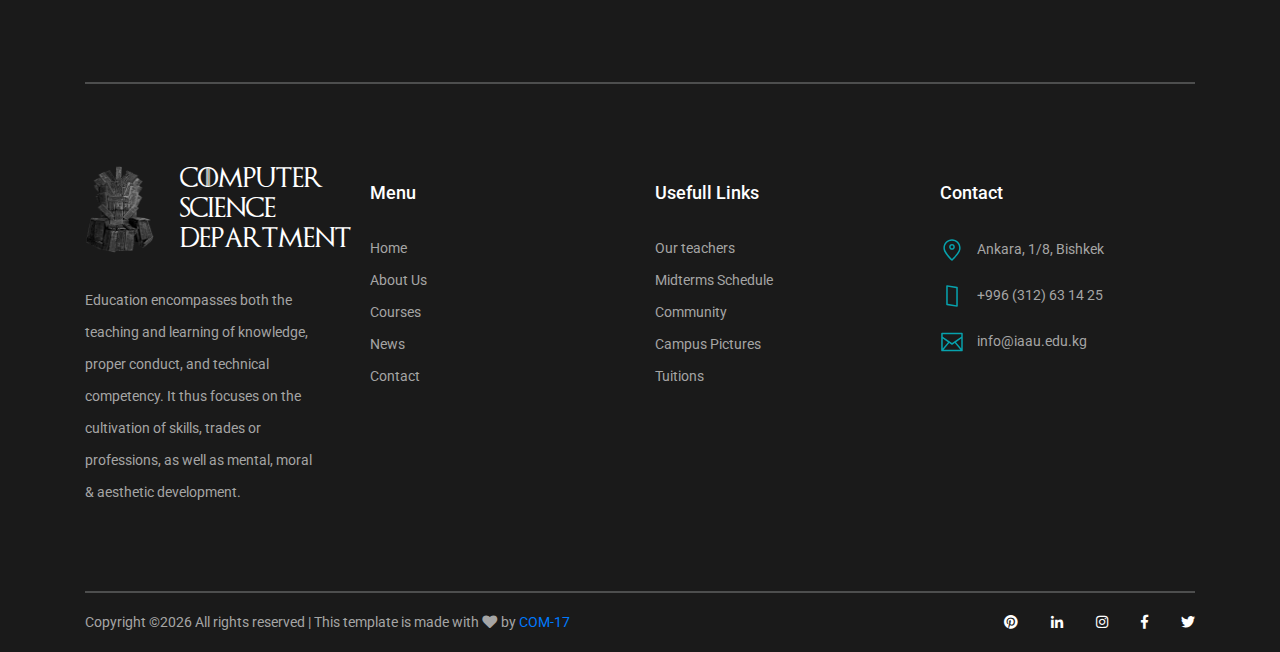
==== commit dd1cde47: "refactoring the code" ====
--- a/index.html
+++ b/index.html
@@ -26,7 +26,7 @@
 			<div class="logo_container">
 				<img src="images/throne.png" alt="" width="70px" height="90px">
 				<div class="logo">
-					<span class="got-com">Computer Of Science</span>
+					<span class="got-com">Computer Science Department</span>
 				</div>
 			</div>
 
@@ -555,7 +555,7 @@
 						<div class="logo_container">
                             <img src="images/throne.png" alt="" width="70px" height="90px">
                             <div class="logo">
-                                <span class="got-com">Computer Of Science</span>
+                                <span class="got-com">Computer Science Department</span>
                             </div>
 						</div>
 
